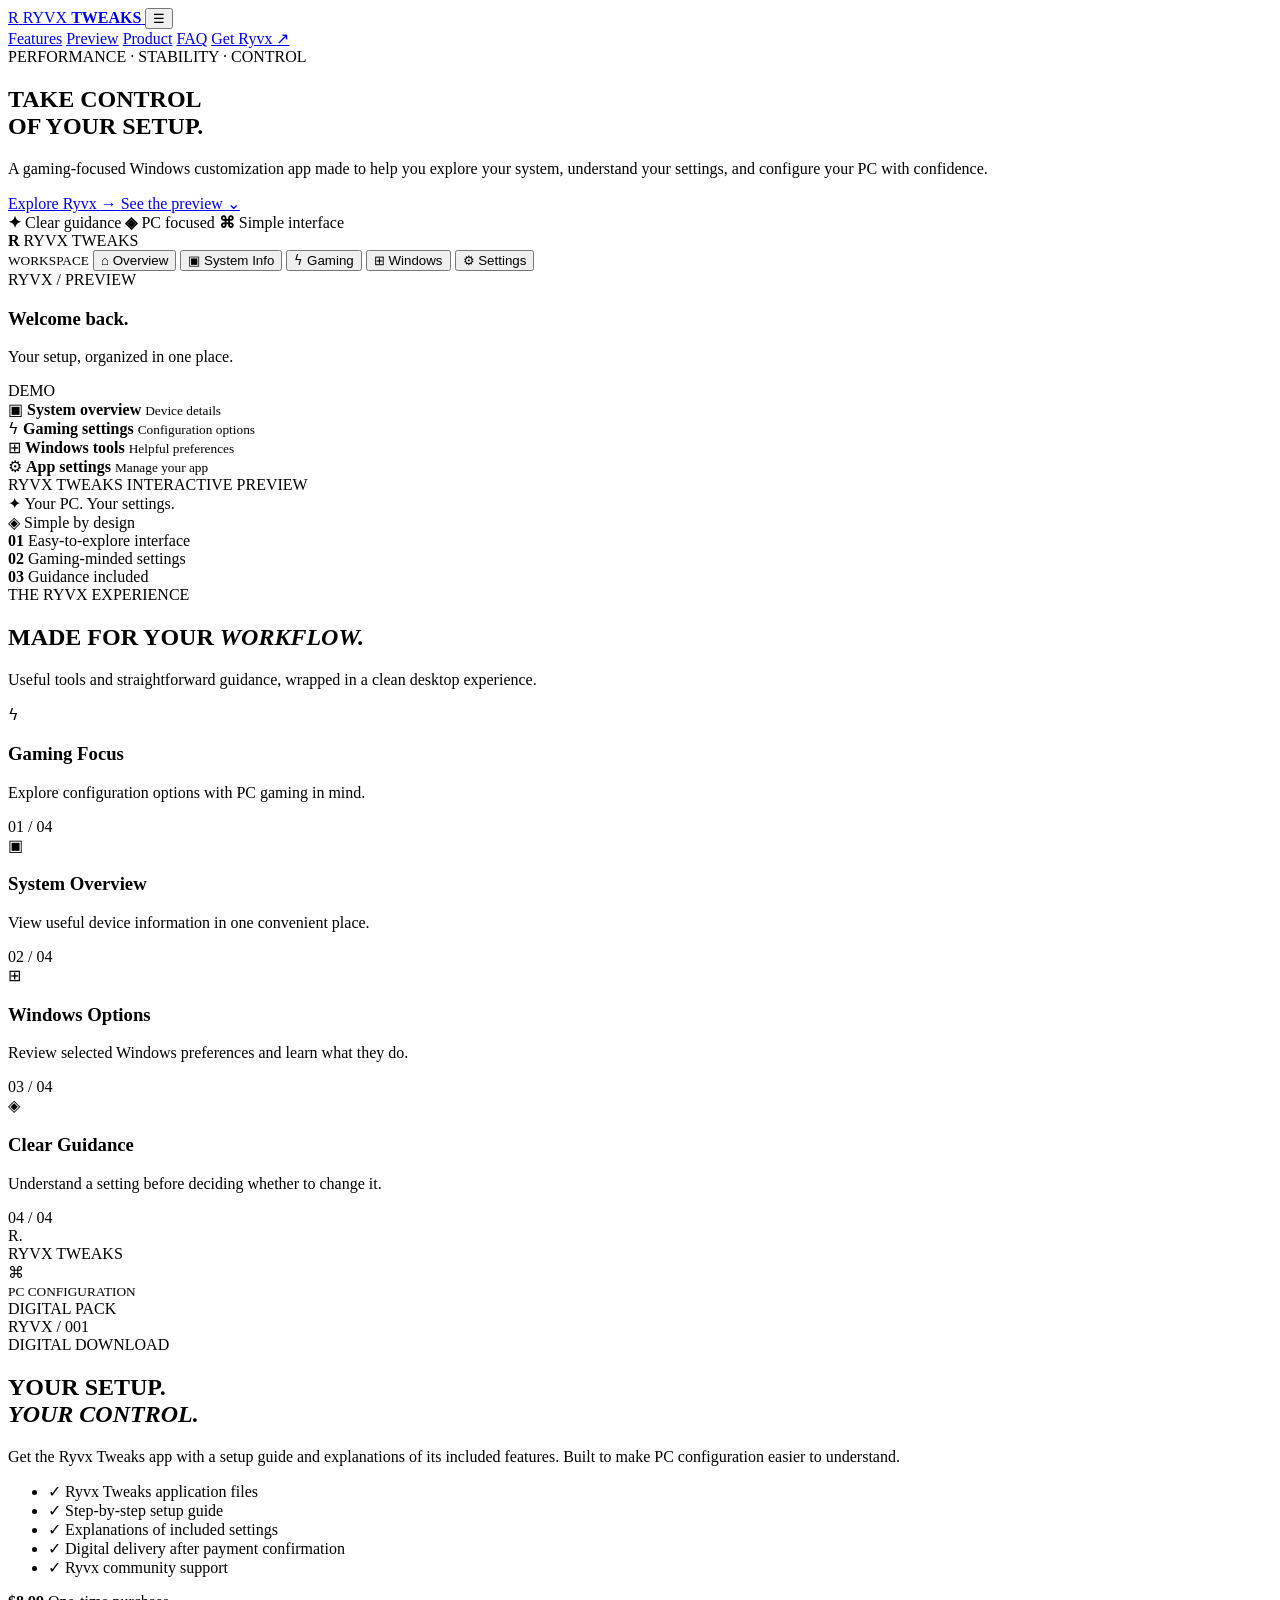
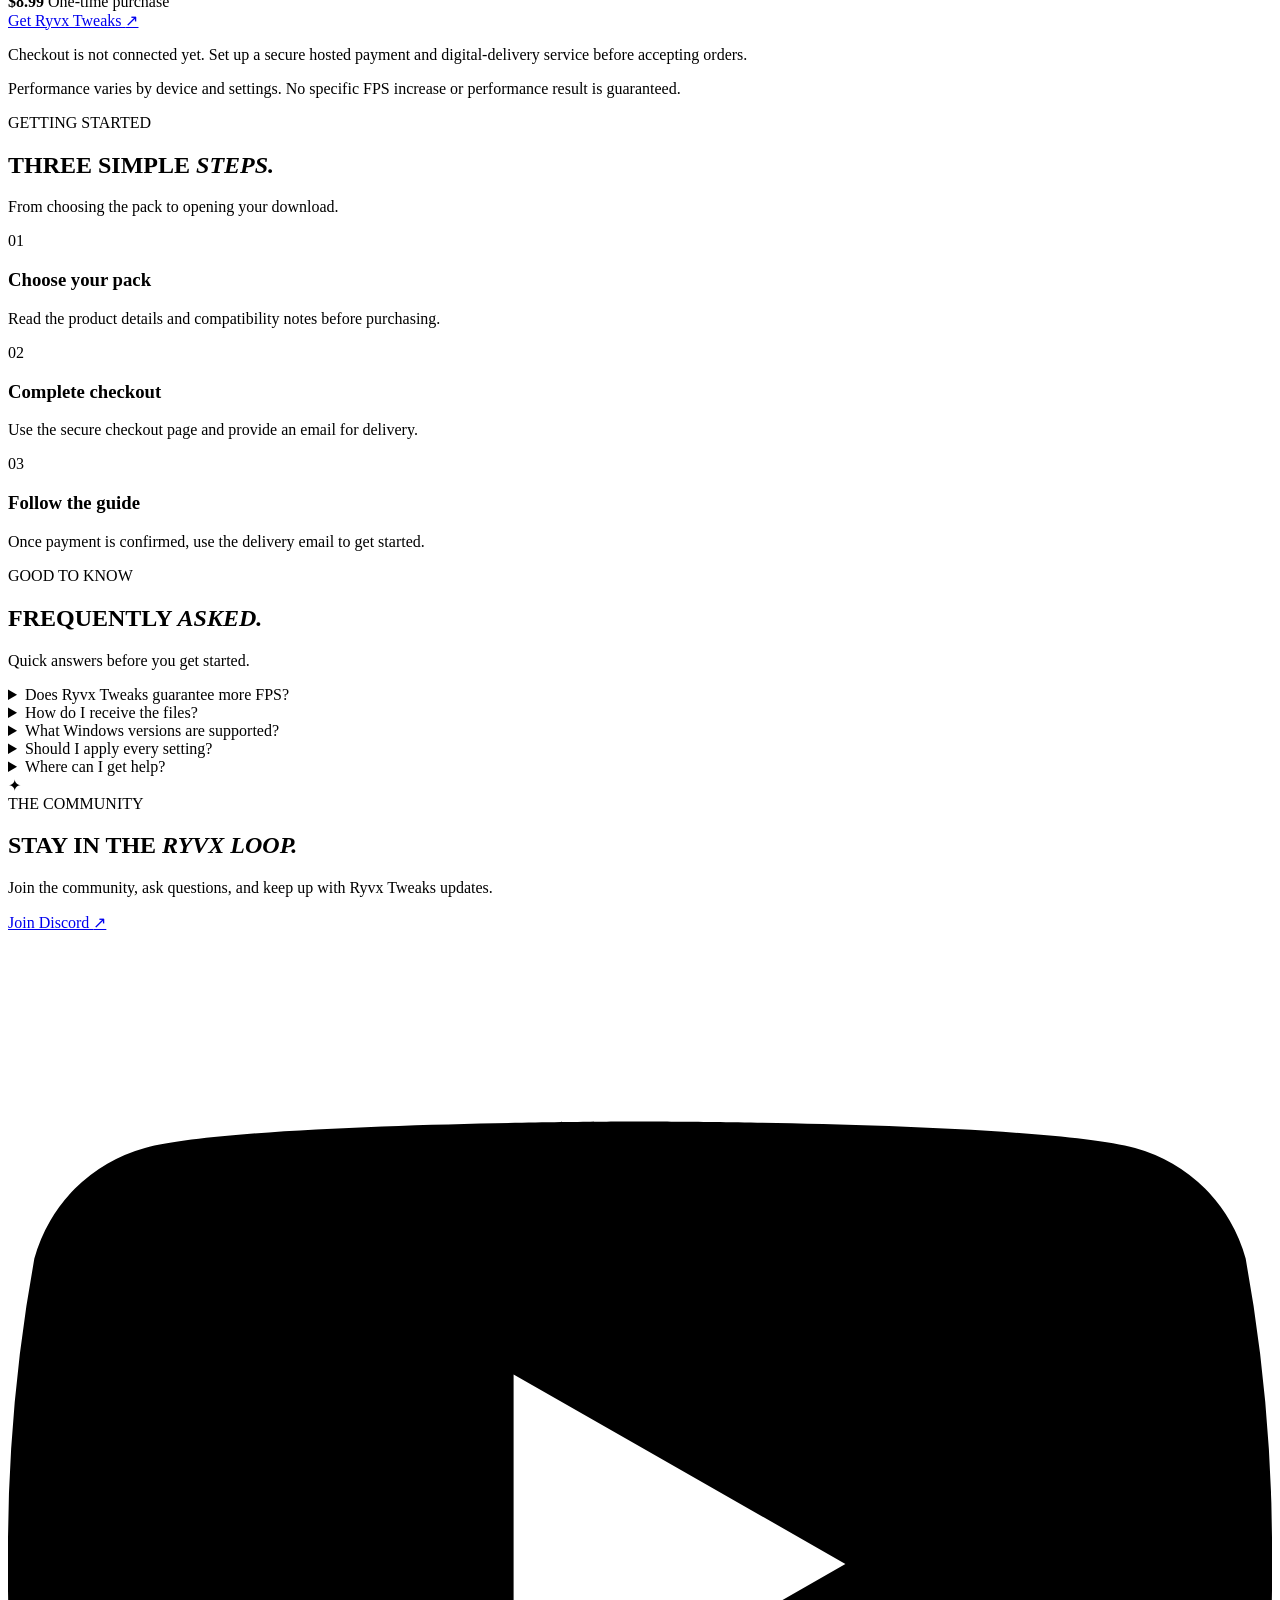
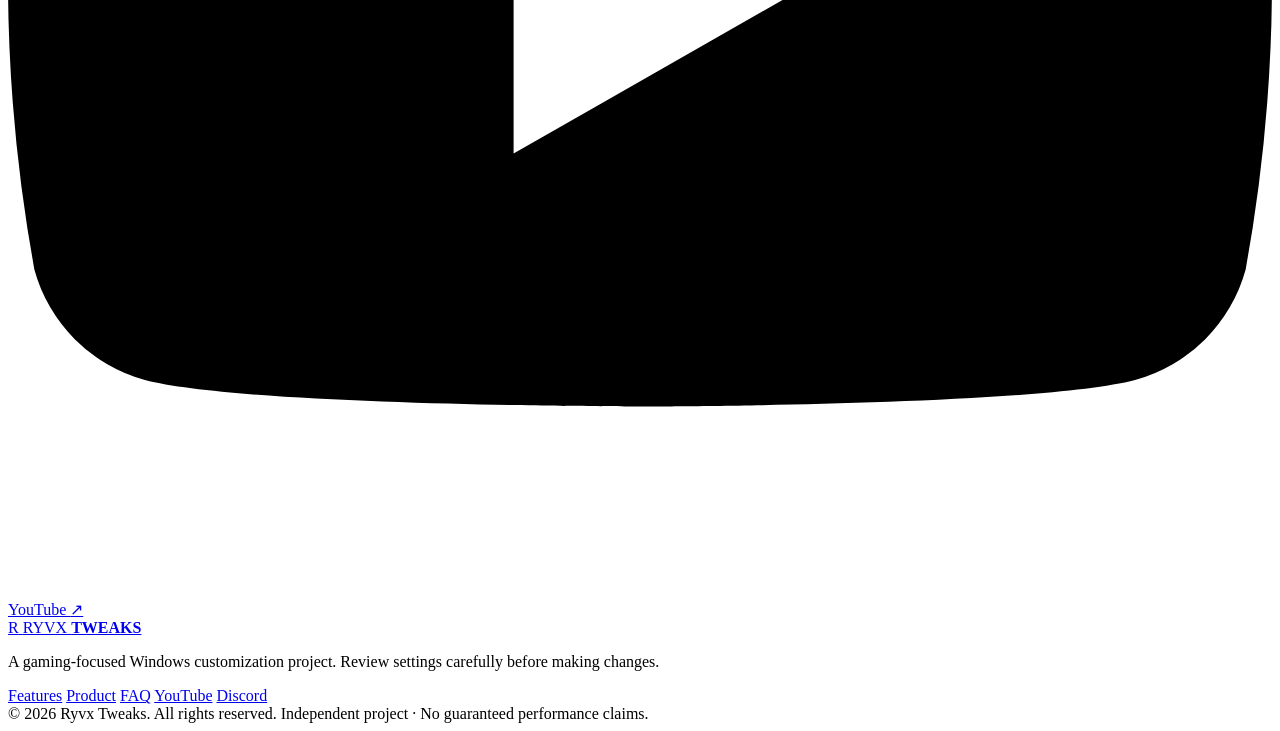
==== index.html @ 41df36d4 "Update print statement from 'Hello' to 'Goodbye'" ====
<!doctype html>
<html lang="en">
<head>
  <meta charset="UTF-8">
  <meta name="viewport" content="width=device-width, initial-scale=1">
  <meta name="theme-color" content="#090713">
  <meta name="description" content="Ryvx Tweaks — a gaming-focused Windows customization app.">
  <title>Ryvx Tweaks | Take Control</title>

  <link rel="preconnect" href="https://fonts.googleapis.com">
  <link rel="preconnect" href="https://fonts.gstatic.com" crossorigin>
  <link href="https://fonts.googleapis.com/css2?family=DM+Sans:wght@400;500;600;700;800&family=Space+Grotesk:wght@400;500;600;700&display=swap" rel="stylesheet">

  <link rel="stylesheet" href="style.css">
</head>
<body>

  <div class="top-glow"></div>

  <header class="site-header">
    <div class="wrap nav-wrap">
      <a class="brand" href="#home" aria-label="Ryvx Tweaks home">
        <span class="brand-icon">R</span>
        <span>RYVX <b>TWEAKS</b></span>
      </a>

      <button class="menu-btn" id="menuBtn" aria-label="Open menu" aria-expanded="false">☰</button>

      <nav class="nav" id="nav">
        <a href="#features">Features</a>
        <a href="#preview">Preview</a>
        <a href="#product">Product</a>
        <a href="#faq">FAQ</a>
        <a class="nav-cta" href="#product">Get Ryvx <span>↗</span></a>
      </nav>
    </div>
  </header>

  <main id="home">

    <!-- HERO -->
    <section class="hero wrap">
      <div class="hero-copy">
        <div class="eyebrow">
          <i></i> PERFORMANCE · STABILITY · CONTROL
        </div>

        <h1>
          TAKE CONTROL<br>
          <span class="shine">OF YOUR SETUP.</span>
        </h1>

        <p class="hero-lead">
          A gaming-focused Windows customization app made to help you
          explore your system, understand your settings, and configure
          your PC with confidence.
        </p>

        <div class="hero-buttons">
          <a class="button primary" href="#product">
            Explore Ryvx <span>→</span>
          </a>
          <a class="button secondary" href="#preview">
            See the preview <span>⌄</span>
          </a>
        </div>

        <div class="hero-points">
          <span><b>✦</b> Clear guidance</span>
          <span><b>◈</b> PC focused</span>
          <span><b>⌘</b> Simple interface</span>
        </div>
      </div>

      <!-- APP PREVIEW -->
      <div class="hero-demo" id="preview">
        <div class="orb"></div>

        <div class="demo-window">
          <div class="window-top">
            <span class="window-name"><b>R</b> RYVX TWEAKS</span>
            <span class="window-controls">
              <i></i><i></i><i></i>
            </span>
          </div>

          <div class="demo-body">
            <aside class="demo-side">
              <small>WORKSPACE</small>

              <button class="demo-tab active" data-tab="home">
                <span>⌂</span> Overview
              </button>
              <button class="demo-tab" data-tab="system">
                <span>▣</span> System Info
              </button>
              <button class="demo-tab" data-tab="gaming">
                <span>ϟ</span> Gaming
              </button>
              <button class="demo-tab" data-tab="windows">
                <span>⊞</span> Windows
              </button>
              <button class="demo-tab" data-tab="settings">
                <span>⚙</span> Settings
              </button>

              <div class="side-foot">RYVX / PREVIEW</div>
            </aside>

            <div class="demo-content">
              <div class="demo-title">
                <div>
                  <h3 id="demoTitle">Welcome back.</h3>
                  <p id="demoDesc">Your setup, organized in one place.</p>
                </div>
                <span class="live-pill"><i></i> DEMO</span>
              </div>

              <div class="demo-cards" id="demoCards">
                <article class="mini-card">
                  <span>▣</span>
                  <b>System overview</b>
                  <small>Device details</small>
                </article>
                <article class="mini-card">
                  <span>ϟ</span>
                  <b>Gaming settings</b>
                  <small>Configuration options</small>
                </article>
                <article class="mini-card">
                  <span>⊞</span>
                  <b>Windows tools</b>
                  <small>Helpful preferences</small>
                </article>
                <article class="mini-card">
                  <span>⚙</span>
                  <b>App settings</b>
                  <small>Manage your app</small>
                </article>
              </div>

              <div class="demo-status">
                <span>RYVX TWEAKS</span>
                <span>INTERACTIVE PREVIEW</span>
              </div>
            </div>
          </div>
        </div>

        <div class="float-chip chip-one">
          <span>✦</span> Your PC. Your settings.
        </div>
        <div class="float-chip chip-two">
          <span>◈</span> Simple by design
        </div>
      </div>
    </section>

    <!-- HIGHLIGHTS -->
    <section class="metrics wrap">
      <div>
        <strong>01</strong>
        <span>Easy-to-explore interface</span>
      </div>
      <div>
        <strong>02</strong>
        <span>Gaming-minded settings</span>
      </div>
      <div>
        <strong>03</strong>
        <span>Guidance included</span>
      </div>
    </section>

    <!-- FEATURES -->
    <section class="section wrap" id="features">
      <div class="section-heading reveal">
        <span class="kicker">THE RYVX EXPERIENCE</span>
        <h2>MADE FOR YOUR <em>WORKFLOW.</em></h2>
        <p>
          Useful tools and straightforward guidance, wrapped in a clean
          desktop experience.
        </p>
      </div>

      <div class="feature-grid">
        <article class="feature reveal">
          <div class="feature-icon">ϟ</div>
          <h3>Gaming Focus</h3>
          <p>Explore configuration options with PC gaming in mind.</p>
          <span class="feature-index">01 / 04</span>
        </article>

        <article class="feature reveal">
          <div class="feature-icon">▣</div>
          <h3>System Overview</h3>
          <p>View useful device information in one convenient place.</p>
          <span class="feature-index">02 / 04</span>
        </article>

        <article class="feature reveal">
          <div class="feature-icon">⊞</div>
          <h3>Windows Options</h3>
          <p>Review selected Windows preferences and learn what they do.</p>
          <span class="feature-index">03 / 04</span>
        </article>

        <article class="feature reveal">
          <div class="feature-icon">◈</div>
          <h3>Clear Guidance</h3>
          <p>Understand a setting before deciding whether to change it.</p>
          <span class="feature-index">04 / 04</span>
        </article>
      </div>
    </section>

    <!-- PRODUCT -->
    <section class="product-section" id="product">
      <div class="wrap product-layout">

        <div class="product-visual reveal">
          <div class="product-ring ring-a"></div>
          <div class="product-ring ring-b"></div>

          <div class="product-card">
            <div class="product-mark">R<span>.</span></div>
            <div class="product-name">RYVX TWEAKS</div>
            <div class="product-divider"></div>
            <div class="product-glyph">⌘</div>
            <small>PC CONFIGURATION</small>
            <div class="product-version">DIGITAL PACK</div>
          </div>

          <span class="visual-label">RYVX / 001</span>
        </div>

        <div class="product-copy reveal">
          <span class="kicker">DIGITAL DOWNLOAD</span>

          <h2>
            YOUR SETUP.<br>
            <em>YOUR CONTROL.</em>
          </h2>

          <p>
            Get the Ryvx Tweaks app with a setup guide and explanations
            of its included features. Built to make PC configuration
            easier to understand.
          </p>

          <ul class="included">
            <li><span>✓</span> Ryvx Tweaks application files</li>
            <li><span>✓</span> Step-by-step setup guide</li>
            <li><span>✓</span> Explanations of included settings</li>
            <li><span>✓</span> Digital delivery after payment confirmation</li>
            <li><span>✓</span> Ryvx community support</li>
          </ul>

          <div class="price-line">
            <strong>$8.99</strong>
            <span>One-time purchase</span>
          </div>

          <!-- Replace #checkout with your secure hosted checkout URL. -->
          <a class="button primary buy-button" href="#checkout">
            Get Ryvx Tweaks <span>↗</span>
          </a>

          <p class="fine-print" id="checkout">
            Checkout is not connected yet. Set up a secure hosted payment
            and digital-delivery service before accepting orders.
          </p>

          <p class="fine-print">
            Performance varies by device and settings. No specific FPS
            increase or performance result is guaranteed.
          </p>
        </div>
      </div>
    </section>

    <!-- HOW IT WORKS -->
    <section class="section wrap" id="how">
      <div class="section-heading reveal">
        <span class="kicker">GETTING STARTED</span>
        <h2>THREE SIMPLE <em>STEPS.</em></h2>
        <p>From choosing the pack to opening your download.</p>
      </div>

      <div class="steps-grid">
        <article class="step reveal">
          <span>01</span>
          <div>
            <h3>Choose your pack</h3>
            <p>Read the product details and compatibility notes before purchasing.</p>
          </div>
        </article>

        <article class="step reveal">
          <span>02</span>
          <div>
            <h3>Complete checkout</h3>
            <p>Use the secure checkout page and provide an email for delivery.</p>
          </div>
        </article>

        <article class="step reveal">
          <span>03</span>
          <div>
            <h3>Follow the guide</h3>
            <p>Once payment is confirmed, use the delivery email to get started.</p>
          </div>
        </article>
      </div>
    </section>

    <!-- FAQ -->
    <section class="section faq-section" id="faq">
      <div class="wrap">
        <div class="section-heading reveal">
          <span class="kicker">GOOD TO KNOW</span>
          <h2>FREQUENTLY <em>ASKED.</em></h2>
          <p>Quick answers before you get started.</p>
        </div>

        <div class="faq-list reveal">
          <details>
            <summary>Does Ryvx Tweaks guarantee more FPS?</summary>
            <p>
              No. Results depend on your hardware, drivers, games, and
              current configuration. The app offers settings and guidance,
              not guaranteed performance gains.
            </p>
          </details>

          <details>
            <summary>How do I receive the files?</summary>
            <p>
              Once a secure checkout and delivery provider is connected,
              it can send access instructions to the email address entered
              at purchase.
            </p>
          </details>

          <details>
            <summary>What Windows versions are supported?</summary>
            <p>
              Check the compatibility notes included with the product.
              The supported Windows versions should be clearly listed
              before installation.
            </p>
          </details>

          <details>
            <summary>Should I apply every setting?</summary>
            <p>
              No. Review each setting and its explanation first. Keep
              Windows security protections enabled and avoid changes
              you do not understand.
            </p>
          </details>

          <details>
            <summary>Where can I get help?</summary>
            <p>
              Join the Ryvx Discord community for product-related
              questions and community support.
            </p>
          </details>
        </div>
      </div>
    </section>

    <!-- COMMUNITY -->
    <section class="wrap community-section">
      <div class="community reveal">
        <div class="community-symbol">✦</div>
        <span class="kicker">THE COMMUNITY</span>
        <h2>STAY IN THE <em>RYVX LOOP.</em></h2>
        <p>
          Join the community, ask questions, and keep up with
          Ryvx Tweaks updates.
        </p>

        <div class="social-buttons">
          <a
            class="button primary"
            href="https://discord.gg/qN5YCF2BEQ"
            target="_blank"
            rel="noopener noreferrer"
          >
            Join Discord <span>↗</span>
          </a>

          <a
            class="social-button youtube"
            href="https://www.youtube.com/@Ryvxesports"
            target="_blank"
            rel="noopener noreferrer"
          >
            <svg viewBox="0 0 24 24" aria-hidden="true">
              <path d="M23.5 6.2a3 3 0 0 0-2.1-2.1C19.5 3.6 12 3.6 12 3.6s-7.5 0-9.4.5A3 3 0 0 0 .5 6.2 31 31 0 0 0 0 12a31 31 0 0 0 .5 5.8 3 3 0 0 0 2.1 2.1c1.9.5 9.4.5 9.4.5s7.5 0 9.4-.5a3 3 0 0 0 2.1-2.1A31 31 0 0 0 24 12a31 31 0 0 0-.5-5.8ZM9.6 15.6V8.4l6.3 3.6-6.3 3.6Z"/>
            </svg>
            YouTube <span>↗</span>
          </a>
        </div>
      </div>
    </section>
  </main>

  <!-- FOOTER -->
  <footer>
    <div class="wrap footer-top">
      <div>
        <a class="brand" href="#home">
          <span class="brand-icon">R</span>
          <span>RYVX <b>TWEAKS</b></span>
        </a>
        <p>
          A gaming-focused Windows customization project.
          Review settings carefully before making changes.
        </p>
      </div>

      <nav>
        <a href="#features">Features</a>
        <a href="#product">Product</a>
        <a href="#faq">FAQ</a>
        <a href="https://www.youtube.com/@Ryvxesports" target="_blank" rel="noopener noreferrer">YouTube</a>
        <a href="https://discord.gg/qN5YCF2BEQ" target="_blank" rel="noopener noreferrer">Discord</a>
      </nav>
    </div>

    <div class="wrap footer-bottom">
      <span>© <span id="year"></span> Ryvx Tweaks. All rights reserved.</span>
      <span>Independent project · No guaranteed performance claims.</span>
    </div>
  </footer>

  <script>
    // Automatically update the copyright year.
    document.getElementById("year").textContent = new Date().getFullYear();

    // Mobile navigation.
    const menuBtn = document.getElementById("menuBtn");
    const nav = document.getElementById("nav");

    menuBtn.addEventListener("click", () => {
      const open = nav.classList.toggle("open");

      menuBtn.setAttribute("aria-expanded", String(open));
      menuBtn.setAttribute("aria-label", open ? "Close menu" : "Open menu");
      menuBtn.textContent = open ? "×" : "☰";
    });

    nav.querySelectorAll("a").forEach(link => {
      link.addEventListener("click", () => {
        nav.classList.remove("open");
        menuBtn.setAttribute("aria-expanded", "false");
        menuBtn.setAttribute("aria-label", "Open menu");
        menuBtn.textContent = "☰";
      });
    });

    // Interactive app preview.
    const views = {
      home: [
        "Welcome back.",
        "Your setup, organized in one place.",
        [
          ["▣", "System overview", "Device details"],
          ["ϟ", "Gaming settings", "Configuration options"],
          ["⊞", "Windows tools", "Helpful preferences"],
          ["⚙", "App settings", "Manage your app"]
        ]
      ],
      system: [
        "System information",
        "A quick overview of your device.",
        [
          ["▣", "Processor", "View CPU details"],
          ["▤", "Memory", "View RAM information"],
          ["▧", "Graphics", "View GPU details"],
          ["◈", "Windows", "View OS details"]
        ]
      ],
      gaming: [
        "Gaming settings",
        "Review gaming-related options.",
        [
          ["ϟ", "Game Mode", "Review preferences"],
          ["⌖", "Capture", "Review capture settings"],
          ["♧", "Game options", "Explore settings"],
          ["◈", "Guides", "Read instructions"]
        ]
      ],
      windows: [
        "Windows tools",
        "Explore selected Windows preferences.",
        [
          ["⊞", "Windows", "Review system options"],
          ["⚙", "System", "Explore configuration"],
          ["▣", "Startup", "Read startup guidance"],
          ["◈", "Instructions", "Understand changes"]
        ]
      ],
      settings: [
        "App settings",
        "Manage the Ryvx experience.",
        [
          ["⚙", "Preferences", "App configuration"],
          ["◈", "Restore", "Review restore guidance"],
          ["▤", "About", "App information"],
          ["?", "Help", "Support information"]
        ]
      ]
    };

    const tabs = document.querySelectorAll(".demo-tab");
    const title = document.getElementById("demoTitle");
    const desc = document.getElementById("demoDesc");
    const cards = document.getElementById("demoCards");

    tabs.forEach(tab => {
      tab.addEventListener("click", () => {
        const view = views[tab.dataset.tab];

        tabs.forEach(item => item.classList.remove("active"));
        tab.classList.add("active");

        title.textContent = view[0];
        desc.textContent = view[1];

        cards.replaceChildren();

        view[2].forEach(([symbol, name, note]) => {
          const card = document.createElement("article");
          card.className = "mini-card";

          const icon = document.createElement("span");
          icon.textContent = symbol;

          const heading = document.createElement("b");
          heading.textContent = name;

          const small = document.createElement("small");
          small.textContent = note;

          card.append(icon, heading, small);
          cards.append(card);
        });
      });
    });

    // Reveal sections as they scroll into view.
    const revealItems = document.querySelectorAll(".reveal");

    if ("IntersectionObserver" in window) {
      const observer = new IntersectionObserver(entries => {
        entries.forEach(entry => {
          if (entry.isIntersecting) {
            entry.target.classList.add("visible");
            observer.unobserve(entry.target);
          }
        });
      }, { threshold: 0.12 });

      revealItems.forEach(item => observer.observe(item));
    } else {
      revealItems.forEach(item => item.classList.add("visible"));
    }
  </script>
</body>
</html>
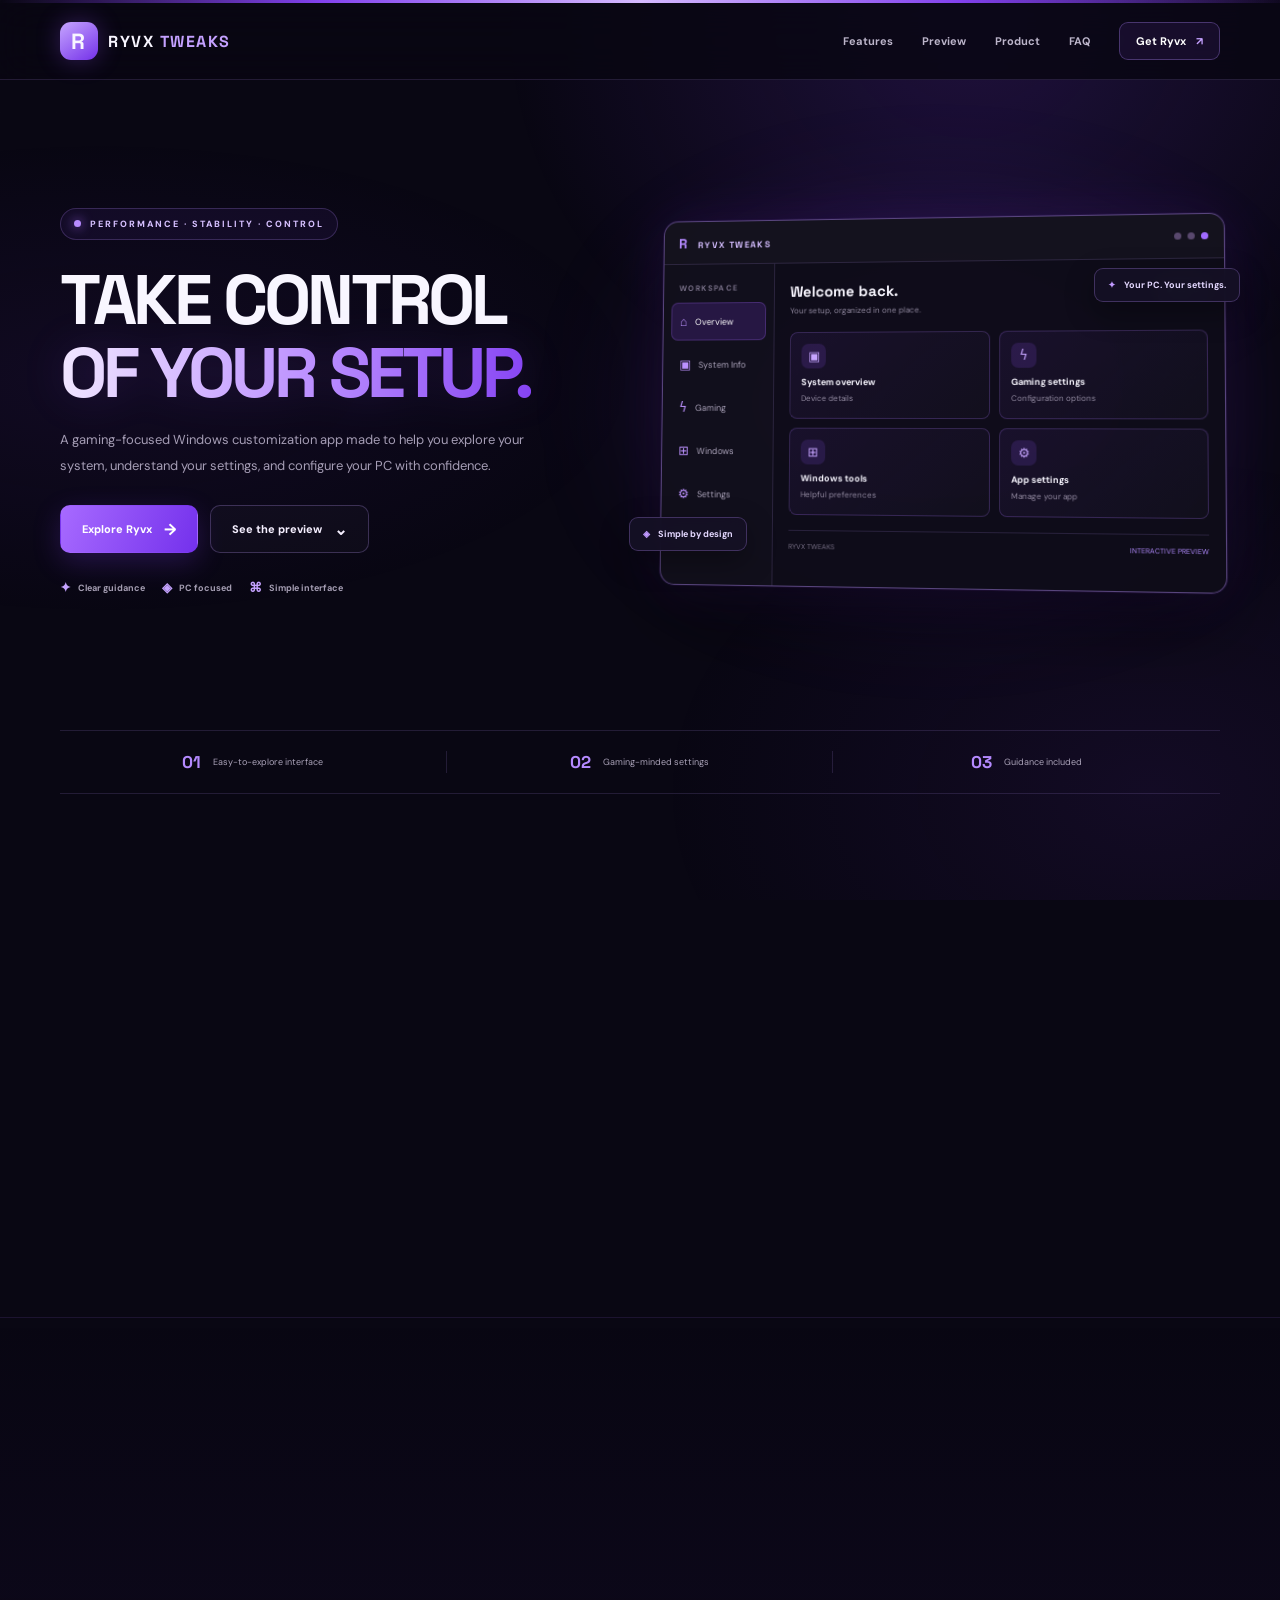
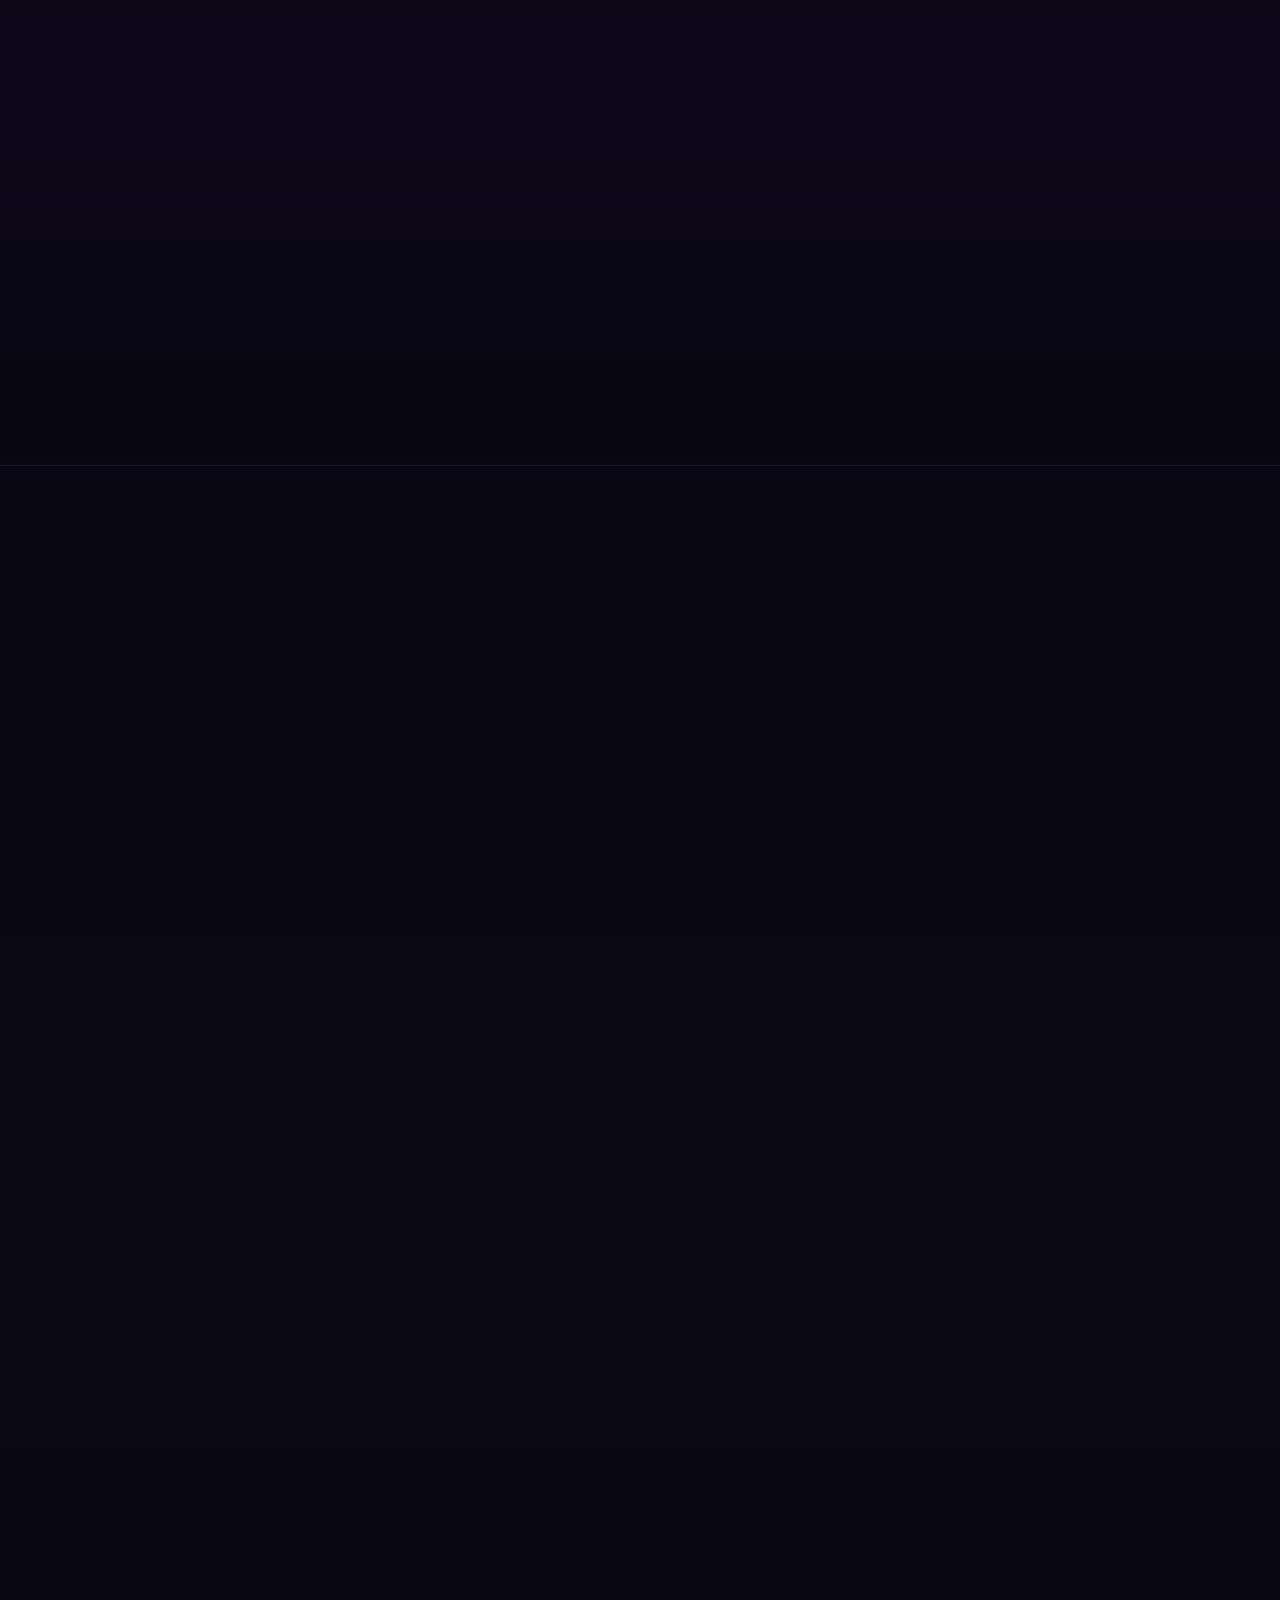
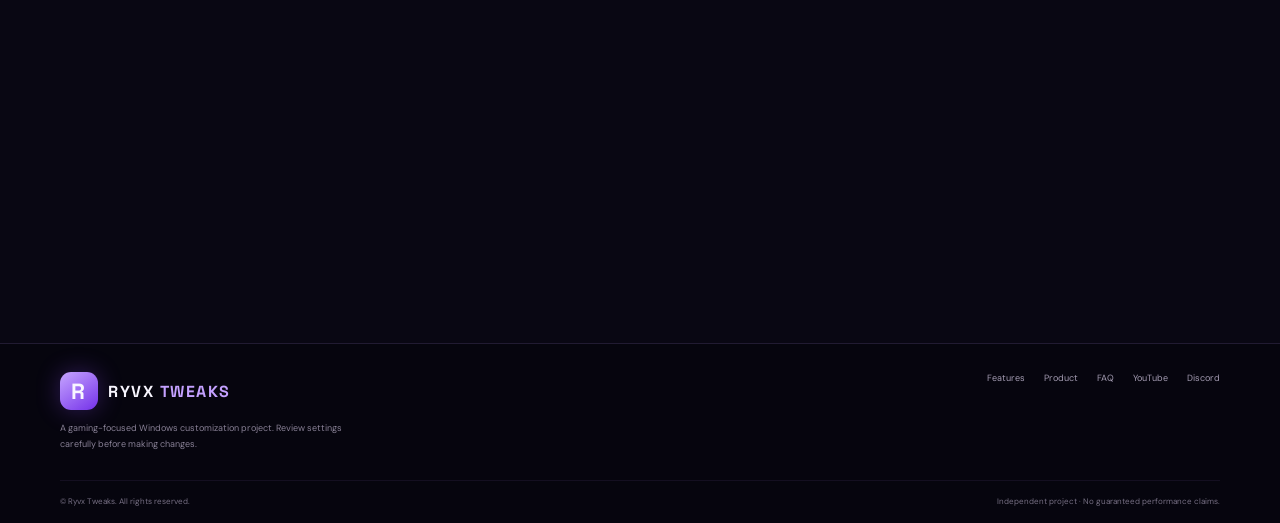
==== commit 29cf8546: "Add YouTube link button to index.html" ====
--- a/index.html
+++ b/index.html
@@ -569,6 +569,14 @@
     } else {
       revealItems.forEach(item => item.classList.add("visible"));
     }
+    <a
+  href="https://www.youtube.com/@Ryvxesports"
+  target="_blank"
+  rel="noopener noreferrer"
+  class="youtube-btn"
+>
+  ▶ Watch on YouTube
+</a>
   </script>
 </body>
 </html>
--- a/style.css
+++ b/style.css
@@ -0,0 +1,1437 @@
+@import url('https://fonts.googleapis.com/css2?family=DM+Sans:wght@400;500;600;700;800&family=Space+Grotesk:wght@400;500;600;700&display=swap');
+
+:root {
+  color-scheme: dark;
+  --bg: #090713;
+  --panel: #100d1b;
+  --purple: #9c62ff;
+  --bright: #c4a1ff;
+  --text: #f8f6ff;
+  --muted: #a59db5;
+  --line: rgba(190,151,255,.15);
+  --max: 1160px;
+}
+
+* {
+  box-sizing: border-box;
+  margin: 0;
+  padding: 0;
+}
+
+html {
+  scroll-behavior: smooth;
+  scroll-padding-top: 85px;
+}
+
+body {
+  min-width: 320px;
+  overflow-x: hidden;
+  background: var(--bg);
+  color: var(--text);
+  font-family: 'DM Sans', sans-serif;
+  -webkit-font-smoothing: antialiased;
+}
+
+body:before {
+  content: "";
+  position: fixed;
+  inset: 0;
+  z-index: -2;
+  pointer-events: none;
+  background:
+    radial-gradient(ellipse at 76% 2%, rgba(121,57,229,.2), transparent 34%),
+    radial-gradient(ellipse at 8% 42%, rgba(89,40,171,.1), transparent 32%),
+    radial-gradient(ellipse at 90% 88%, rgba(108,49,194,.1), transparent 30%);
+}
+
+body:after {
+  content: "";
+  position: fixed;
+  inset: 0;
+  z-index: -1;
+  pointer-events: none;
+  opacity: .12;
+  background-image:
+    linear-gradient(rgba(255,255,255,.035) 1px, transparent 1px),
+    linear-gradient(90deg, rgba(255,255,255,.035) 1px, transparent 1px);
+  background-size: 56px 56px;
+  mask-image: linear-gradient(#000,transparent 90%);
+}
+
+a {
+  color: inherit;
+  text-decoration: none;
+}
+
+button {
+  font: inherit;
+}
+
+.wrap {
+  width: min(var(--max),calc(100% - 44px));
+  margin-inline: auto;
+}
+
+.top-glow {
+  height: 3px;
+  background: linear-gradient(
+    90deg,
+    transparent,
+    #8241ed,
+    #d5baff,
+    #8241ed,
+    transparent
+  );
+}
+
+/* NAVIGATION */
+
+.site-header {
+  position: sticky;
+  top: 0;
+  z-index: 20;
+  border-bottom: 1px solid var(--line);
+  background: rgba(9,7,19,.84);
+  backdrop-filter: blur(18px);
+}
+
+.nav-wrap {
+  height: 76px;
+  display: flex;
+  align-items: center;
+  justify-content: space-between;
+  gap: 20px;
+}
+
+.brand {
+  display: inline-flex;
+  align-items: center;
+  gap: 10px;
+  font: 700 16px 'Space Grotesk',sans-serif;
+  letter-spacing: 1.5px;
+}
+
+.brand b {
+  color: var(--bright);
+}
+
+.brand-icon {
+  width: 38px;
+  height: 38px;
+  display: grid;
+  place-items: center;
+  border-radius: 11px;
+  background: linear-gradient(145deg,#c6a5ff,#7431e9);
+  box-shadow: 0 0 25px #8749ef55;
+  font: 700 22px 'Space Grotesk',sans-serif;
+}
+
+.nav {
+  display: flex;
+  align-items: center;
+  gap: 29px;
+}
+
+.nav > a {
+  color: #bcb5ca;
+  font-size: 11px;
+  font-weight: 700;
+  transition: color .2s;
+}
+
+.nav > a:hover {
+  color: #fff;
+}
+
+.nav .nav-cta {
+  padding: 11px 16px;
+  border: 1px solid #b18aff50;
+  border-radius: 9px;
+  background: #9254ff18;
+  color: white;
+}
+
+.nav-cta span {
+  margin-left: 7px;
+  color: var(--bright);
+}
+
+.menu-btn {
+  display: none;
+  width: 42px;
+  height: 42px;
+  border: 1px solid var(--line);
+  border-radius: 10px;
+  background: var(--panel);
+  color: white;
+  font-size: 20px;
+  cursor: pointer;
+}
+
+/* BUTTONS */
+
+.button {
+  min-height: 48px;
+  display: inline-flex;
+  align-items: center;
+  justify-content: center;
+  gap: 12px;
+  padding: 0 21px;
+  border: 1px solid transparent;
+  border-radius: 10px;
+  font-size: 11px;
+  font-weight: 800;
+  transition: transform .2s,box-shadow .2s,background .2s;
+  cursor: pointer;
+}
+
+.button:hover {
+  transform: translateY(-3px);
+}
+
+.button span {
+  font-size: 16px;
+  transition: transform .2s;
+}
+
+.button:hover span {
+  transform: translateX(3px);
+}
+
+.primary {
+  background: linear-gradient(110deg,#a76aff,#7431ec);
+  color: white;
+  box-shadow: 0 9px 28px #7e3aed3d;
+}
+
+.primary:hover {
+  box-shadow: 0 12px 35px #7e3aed70;
+}
+
+.secondary {
+  border-color: #bf9dff40;
+  background: #ffffff06;
+  color: #f5efff;
+}
+
+.secondary:hover {
+  background: #9254ff1b;
+  border-color: #bf9dff90;
+}
+
+/* HERO */
+
+.hero {
+  min-height: 650px;
+  display: grid;
+  grid-template-columns: 1fr 1.05fr;
+  align-items: center;
+  gap: 55px;
+  padding-top: 72px;
+  padding-bottom: 78px;
+}
+
+.hero-copy {
+  position: relative;
+  z-index: 2;
+}
+
+.eyebrow {
+  display: inline-flex;
+  align-items: center;
+  gap: 9px;
+  padding: 9px 13px;
+  border: 1px solid #b88cff3a;
+  border-radius: 30px;
+  background: #8548ef12;
+  color: #d6c0ff;
+  font-size: 9px;
+  font-weight: 800;
+  letter-spacing: 2px;
+}
+
+.eyebrow i,
+.live-pill i {
+  width: 7px;
+  height: 7px;
+  border-radius: 50%;
+  background: #b88bff;
+  box-shadow: 0 0 12px #a66aff;
+  animation: pulse 2s infinite;
+}
+
+@keyframes pulse {
+  50% {
+    opacity: .4;
+    box-shadow: 0 0 3px #a66aff;
+  }
+}
+
+h1,
+h2,
+h3 {
+  font-family: 'Space Grotesk',sans-serif;
+}
+
+.hero h1 {
+  margin: 24px 0 18px;
+  font-size: clamp(43px,5.5vw,70px);
+  line-height: 1.04;
+  letter-spacing: -3.8px;
+}
+
+.shine {
+  background: linear-gradient(95deg,#f1e7ff,#bd92ff 52%,#8543f3);
+  background-clip: text;
+  -webkit-background-clip: text;
+  color: transparent;
+  filter: drop-shadow(0 0 20px #9655ff24);
+}
+
+.hero-lead {
+  max-width: 490px;
+  color: var(--muted);
+  font-size: 13px;
+  line-height: 1.95;
+}
+
+.hero-buttons {
+  display: flex;
+  flex-wrap: wrap;
+  gap: 12px;
+  margin-top: 27px;
+}
+
+.hero-points {
+  display: flex;
+  flex-wrap: wrap;
+  gap: 17px;
+  margin-top: 26px;
+  color: #a49db2;
+  font-size: 9px;
+  font-weight: 700;
+}
+
+.hero-points span {
+  display: flex;
+  align-items: center;
+  gap: 7px;
+}
+
+.hero-points b {
+  color: #c5a3ff;
+  font-size: 13px;
+}
+
+/* APP PREVIEW */
+
+.hero-demo {
+  position: relative;
+  perspective: 1000px;
+}
+
+.orb {
+  position: absolute;
+  inset: 10% 4%;
+  border-radius: 50%;
+  background: #7835e74a;
+  filter: blur(70px);
+}
+
+.demo-window {
+  position: relative;
+  overflow: hidden;
+  border: 1px solid #b98fff70;
+  border-radius: 15px;
+  background: rgba(14,12,24,.97);
+  box-shadow:
+    0 0 0 1px #995aff12,
+    0 28px 80px #0008,
+    0 0 55px #6f32dd2b;
+  transform: rotateY(-5deg) rotateX(2deg);
+  transition: transform .4s,box-shadow .4s;
+}
+
+.demo-window:hover {
+  transform: rotateY(0) rotateX(0) translateY(-4px);
+  box-shadow: 0 35px 90px #0008,0 0 65px #6f32dd42;
+}
+
+.window-top {
+  height: 44px;
+  display: flex;
+  align-items: center;
+  justify-content: space-between;
+  padding: 0 15px;
+  border-bottom: 1px solid var(--line);
+  background: #ffffff06;
+}
+
+.window-name {
+  color: #d4bdff;
+  font: 700 9px 'Space Grotesk',sans-serif;
+  letter-spacing: 1.4px;
+}
+
+.window-name b {
+  color: #b58aff;
+  font-size: 14px;
+  margin-right: 6px;
+}
+
+.window-controls {
+  display: flex;
+  gap: 6px;
+}
+
+.window-controls i {
+  width: 7px;
+  height: 7px;
+  border-radius: 50%;
+  background: #59486e;
+}
+
+.window-controls i:last-child {
+  background: #a06aff;
+}
+
+.demo-body {
+  display: grid;
+  grid-template-columns: 116px 1fr;
+  min-height: 326px;
+}
+
+.demo-side {
+  padding: 13px 8px;
+  border-right: 1px solid var(--line);
+  background: #ffffff03;
+}
+
+.demo-side small {
+  display: block;
+  margin: 6px 8px 10px;
+  color: #736b83;
+  font-size: 8px;
+  font-weight: 800;
+  letter-spacing: 1.4px;
+}
+
+.demo-tab {
+  width: 100%;
+  display: flex;
+  align-items: center;
+  gap: 8px;
+  margin-bottom: 5px;
+  padding: 10px 8px;
+  border: 1px solid transparent;
+  border-radius: 7px;
+  background: transparent;
+  color: #aaa2b9;
+  text-align: left;
+  font-size: 9px;
+  cursor: pointer;
+  transition: .2s;
+}
+
+.demo-tab span {
+  color: #bc91ff;
+  font-size: 13px;
+}
+
+.demo-tab:hover {
+  color: white;
+  background: #965aff14;
+}
+
+.demo-tab.active {
+  border-color: #a76eff40;
+  background: #8441f52e;
+  color: white;
+}
+
+.side-foot {
+  margin: 20px 8px 0;
+  color: #70687d;
+  font-size: 7px;
+  letter-spacing: 1px;
+}
+
+.demo-content {
+  padding: 19px 16px;
+}
+
+.demo-title {
+  display: flex;
+  align-items: flex-start;
+  justify-content: space-between;
+  gap: 8px;
+  margin-bottom: 17px;
+}
+
+.demo-title h3 {
+  font-size: 15px;
+}
+
+.demo-title p {
+  margin-top: 5px;
+  color: #91889f;
+  font-size: 8px;
+}
+
+.live-pill {
+  display: flex;
+  align-items: center;
+  gap: 5px;
+  padding: 6px 8px;
+  border: 1px solid #5ad79730;
+  border-radius: 6px;
+  background: #2ba06712;
+  color: #7ce0ac;
+  font-size: 7px;
+}
+
+.live-pill i {
+  width: 5px;
+  height: 5px;
+  background: #65df9c;
+  box-shadow: none;
+  animation: none;
+}
+
+.demo-cards {
+  display: grid;
+  grid-template-columns: repeat(2,minmax(0,1fr));
+  gap: 9px;
+}
+
+.mini-card {
+  min-height: 88px;
+  padding: 11px;
+  border: 1px solid #ab77ff38;
+  border-radius: 8px;
+  background: linear-gradient(140deg,#8747f514,#ffffff04);
+  transition: .2s;
+}
+
+.mini-card:hover {
+  transform: translateY(-2px);
+  border-color: #bb90ff99;
+}
+
+.mini-card > span {
+  display: grid;
+  place-items: center;
+  width: 25px;
+  height: 25px;
+  margin-bottom: 8px;
+  border-radius: 7px;
+  background: #9455ff26;
+  color: #c6a4ff;
+  font-size: 13px;
+}
+
+.mini-card b {
+  display: block;
+  font-size: 9px;
+}
+
+.mini-card small {
+  display: block;
+  margin-top: 5px;
+  color: #91889f;
+  font-size: 8px;
+}
+
+.demo-status {
+  display: flex;
+  justify-content: space-between;
+  margin-top: 15px;
+  padding-top: 11px;
+  border-top: 1px solid var(--line);
+  color: #766e85;
+  font-size: 7px;
+}
+
+.demo-status span:last-child {
+  color: #b18aff;
+}
+
+.float-chip {
+  position: absolute;
+  z-index: 2;
+  padding: 10px 13px;
+  border: 1px solid #b88cff45;
+  border-radius: 9px;
+  background: #151025ef;
+  box-shadow: 0 10px 30px #0005;
+  color: #e4d8ff;
+  font-size: 9px;
+  font-weight: 700;
+  backdrop-filter: blur(10px);
+}
+
+.float-chip span {
+  margin-right: 6px;
+  color: #c19aff;
+}
+
+.chip-one {
+  top: 14%;
+  right: -20px;
+}
+
+.chip-two {
+  bottom: 10%;
+  left: -25px;
+}
+
+/* METRICS */
+
+.metrics {
+  display: grid;
+  grid-template-columns: repeat(3,1fr);
+  border-top: 1px solid var(--line);
+  border-bottom: 1px solid var(--line);
+  padding-top: 20px;
+  padding-bottom: 20px;
+}
+
+.metrics > div {
+  display: flex;
+  align-items: center;
+  justify-content: center;
+  gap: 12px;
+  border-right: 1px solid var(--line);
+}
+
+.metrics > div:last-child {
+  border: 0;
+}
+
+.metrics strong {
+  font: 700 17px 'Space Grotesk',sans-serif;
+  color: #b58aff;
+}
+
+.metrics span {
+  color: #aaa2b8;
+  font-size: 9px;
+}
+
+/* SECTION HEADINGS */
+
+.section {
+  padding-top: 88px;
+  padding-bottom: 88px;
+}
+
+.section-heading {
+  max-width: 680px;
+  margin: 0 auto 40px;
+  text-align: center;
+}
+
+.kicker {
+  color: #c29bff;
+  font-size: 9px;
+  font-weight: 900;
+  letter-spacing: 2.5px;
+}
+
+.section-heading h2,
+.product-copy h2 {
+  margin: 12px 0;
+  font-size: clamp(28px,4vw,40px);
+  letter-spacing: -1.4px;
+}
+
+.section-heading em,
+.product-copy em,
+.community em {
+  color: #b78aff;
+  font-style: normal;
+}
+
+.section-heading p {
+  color: var(--muted);
+  font-size: 11px;
+  line-height: 1.9;
+}
+
+/* FEATURE CARDS */
+
+.feature-grid {
+  display: grid;
+  grid-template-columns: repeat(4,minmax(0,1fr));
+  gap: 14px;
+}
+
+.feature {
+  position: relative;
+  overflow: hidden;
+  min-height: 190px;
+  padding: 21px 18px;
+  border: 1px solid var(--line);
+  border-radius: 13px;
+  background: linear-gradient(145deg,#181427f5,#0c0a14f5);
+  transition: transform .25s,border-color .25s,box-shadow .25s;
+}
+
+.feature:before {
+  content: "";
+  position: absolute;
+  top: -70px;
+  right: -65px;
+  width: 145px;
+  height: 145px;
+  border-radius: 50%;
+  background: #843df51f;
+  filter: blur(33px);
+  transition: .3s;
+}
+
+.feature:hover {
+  transform: translateY(-5px);
+  border-color: #b382ff80;
+  box-shadow: 0 16px 38px #0004;
+}
+
+.feature:hover:before {
+  background: #9958ff3d;
+}
+
+.feature-icon {
+  position: relative;
+  display: grid;
+  place-items: center;
+  width: 42px;
+  height: 42px;
+  border: 1px solid #b27cff3b;
+  border-radius: 11px;
+  background: #843ff51f;
+  color: #c5a4ff;
+  font-size: 19px;
+}
+
+.feature h3 {
+  position: relative;
+  margin: 17px 0 8px;
+  font-size: 13px;
+}
+
+.feature p {
+  position: relative;
+  color: #9c95ad;
+  font-size: 10px;
+  line-height: 1.8;
+}
+
+.feature-index {
+  position: absolute;
+  right: 16px;
+  bottom: 15px;
+  color: #6f667f;
+  font-size: 7px;
+  letter-spacing: 1px;
+}
+
+/* PRODUCT */
+
+.product-section {
+  padding: 82px 0;
+  background: linear-gradient(180deg,transparent,#431b7e12,transparent);
+  border-top: 1px solid #a56bff20;
+  border-bottom: 1px solid #a56bff20;
+}
+
+.product-layout {
+  display: grid;
+  grid-template-columns: 1fr .95fr;
+  align-items: center;
+  gap: 55px;
+}
+
+.product-visual {
+  position: relative;
+  min-height: 390px;
+  display: grid;
+  place-items: center;
+  overflow: hidden;
+  border: 1px solid var(--line);
+  border-radius: 17px;
+  background: radial-gradient(ellipse at center,#6f2fde38,transparent 58%),#0c0a15;
+}
+
+.product-ring {
+  position: absolute;
+  width: 290px;
+  height: 290px;
+  border: 1px solid #a970ff24;
+  border-radius: 50%;
+}
+
+.ring-b {
+  width: 400px;
+  height: 400px;
+  border-color: #a970ff12;
+}
+
+.product-card {
+  position: relative;
+  z-index: 1;
+  width: 195px;
+  min-height: 250px;
+  padding: 20px;
+  display: flex;
+  flex-direction: column;
+  align-items: center;
+  justify-content: center;
+  border: 1px solid #caa4ff80;
+  border-radius: 13px;
+  background: linear-gradient(150deg,#24143f,#100c20 68%);
+  box-shadow: 0 0 50px #8643ff38,0 20px 60px #0007;
+  transform: rotate(-5deg);
+  transition: transform .35s;
+}
+
+.product-visual:hover .product-card {
+  transform: rotate(0) scale(1.04);
+}
+
+.product-mark {
+  color: #b991ff;
+  font: 700 43px 'Space Grotesk',sans-serif;
+  letter-spacing: -4px;
+  text-shadow: 0 0 25px #a96effa6;
+}
+
+.product-mark span {
+  color: #f4eaff;
+}
+
+.product-name {
+  margin-top: 3px;
+  color: #e4d5ff;
+  font: 700 9px 'Space Grotesk',sans-serif;
+  letter-spacing: 5px;
+}
+
+.product-divider {
+  width: 75%;
+  height: 1px;
+  margin: 20px 0;
+  background: linear-gradient(90deg,transparent,#a36aff,transparent);
+}
+
+.product-glyph {
+  color: #bfa1ff;
+  font-size: 25px;
+}
+
+.product-card small {
+  margin-top: 11px;
+  color: #9485ad;
+  font-size: 8px;
+  letter-spacing: 2px;
+}
+
+.product-version {
+  position: absolute;
+  bottom: 12px;
+  color: #796b8f;
+  font-size: 6px;
+  letter-spacing: 2px;
+}
+
+.visual-label {
+  position: absolute;
+  bottom: 16px;
+  right: 17px;
+  color: #6f6680;
+  font-size: 8px;
+  letter-spacing: 2px;
+}
+
+.product-copy {
+  max-width: 510px;
+}
+
+.product-copy h2 {
+  font-size: clamp(29px,4vw,43px);
+  line-height: 1.14;
+}
+
+.product-copy > p {
+  color: var(--muted);
+  font-size: 11px;
+  line-height: 1.9;
+}
+
+.included {
+  display: grid;
+  gap: 11px;
+  margin: 22px 0;
+  list-style: none;
+}
+
+.included li {
+  display: flex;
+  align-items: flex-start;
+  gap: 10px;
+  color: #d6d0e3;
+  font-size: 10px;
+  line-height: 1.6;
+}
+
+.included li span {
+  flex: 0 0 18px;
+  display: grid;
+  place-items: center;
+  width: 18px;
+  height: 18px;
+  border-radius: 5px;
+  background: #8f4eff2b;
+  color: #c6a5ff;
+  font-size: 11px;
+  font-weight: 900;
+}
+
+.price-line {
+  display: flex;
+  align-items: baseline;
+  gap: 10px;
+  margin: 20px 0 3px;
+}
+
+.price-line strong {
+  font: 700 42px 'Space Grotesk',sans-serif;
+  letter-spacing: -2px;
+}
+
+.price-line span {
+  color: #91899f;
+  font-size: 10px;
+}
+
+.buy-button {
+  width: 100%;
+  margin-top: 13px;
+}
+
+.fine-print {
+  margin-top: 10px;
+  color: #81798e;
+  text-align: center;
+  font-size: 8px;
+  line-height: 1.7;
+}
+
+/* HOW IT WORKS */
+
+.steps-grid {
+  display: grid;
+  grid-template-columns: repeat(3,1fr);
+  gap: 15px;
+}
+
+.step {
+  display: flex;
+  gap: 16px;
+  padding: 23px;
+  border: 1px solid var(--line);
+  border-radius: 13px;
+  background: #13101fbb;
+}
+
+.step > span {
+  color: #b58aff;
+  font: 700 24px 'Space Grotesk',sans-serif;
+}
+
+.step h3 {
+  margin: 4px 0 8px;
+  font-size: 12px;
+}
+
+.step p {
+  color: var(--muted);
+  font-size: 10px;
+  line-height: 1.8;
+}
+
+/* FAQ */
+
+.faq-section {
+  background: #ffffff02;
+}
+
+.faq-list {
+  max-width: 780px;
+  margin: auto;
+  display: grid;
+  gap: 10px;
+}
+
+.faq-list details {
+  overflow: hidden;
+  border: 1px solid var(--line);
+  border-radius: 10px;
+  background: #120f1edb;
+  transition: border-color .2s;
+}
+
+.faq-list details[open] {
+  border-color: #ab75ff75;
+}
+
+.faq-list summary {
+  position: relative;
+  padding: 17px 45px 17px 19px;
+  list-style: none;
+  cursor: pointer;
+  color: #eee9fa;
+  font-size: 11px;
+  font-weight: 700;
+}
+
+.faq-list summary::-webkit-details-marker {
+  display: none;
+}
+
+.faq-list summary:after {
+  content: "+";
+  position: absolute;
+  right: 18px;
+  top: 50%;
+  transform: translateY(-50%);
+  color: #b88aff;
+  font-size: 20px;
+  font-weight: 400;
+}
+
+.faq-list details[open] summary:after {
+  content: "−";
+}
+
+.faq-list details p {
+  padding: 0 19px 17px;
+  color: #a59db4;
+  font-size: 10px;
+  line-height: 1.85;
+}
+
+/* COMMUNITY */
+
+.community-section {
+  padding-bottom: 75px;
+}
+
+.community {
+  position: relative;
+  overflow: hidden;
+  padding: 45px 22px;
+  border: 1px solid #ac79ff4a;
+  border-radius: 17px;
+  background: radial-gradient(ellipse at 50% 120%,#7d39ed45,transparent 65%),#110d1d;
+  text-align: center;
+}
+
+.community-symbol {
+  width: 52px;
+  height: 52px;
+  display: grid;
+  place-items: center;
+  margin: 0 auto 16px;
+  border: 1px solid #b488ff4d;
+  border-radius: 15px;
+  background: #8c4dff24;
+  color: #c3a2ff;
+  font-size: 23px;
+}
+
+.community h2 {
+  margin: 11px 0;
+  font-size: clamp(23px,4vw,34px);
+  letter-spacing: -1px;
+}
+
+.community p {
+  max-width: 500px;
+  margin: 0 auto 21px;
+  color: var(--muted);
+  font-size: 10px;
+  line-height: 1.9;
+}
+
+.social-buttons {
+  display: flex;
+  justify-content: center;
+  flex-wrap: wrap;
+  gap: 10px;
+}
+
+.social-button {
+  min-height: 44px;
+  display: inline-flex;
+  align-items: center;
+  justify-content: center;
+  gap: 9px;
+  padding: 0 16px;
+  border: 1px solid #b080ff3d;
+  border-radius: 9px;
+  background: #ffffff06;
+  color: #eee8ff;
+  font-size: 10px;
+  font-weight: 800;
+  transition: .2s;
+}
+
+.social-button:hover {
+  transform: translateY(-3px);
+  border-color: #a879ff;
+  background: #914eff1f;
+  box-shadow: 0 0 20px #914eff2e;
+}
+
+.social-button.youtube:hover {
+  color: #ff7a87;
+  border-color: #ff4b5f80;
+  box-shadow: 0 0 20px #ff374b26;
+}
+
+.social-button svg {
+  width: 16px;
+  height: 16px;
+  fill: currentColor;
+}
+
+/* FOOTER */
+
+footer {
+  border-top: 1px solid var(--line);
+  background: #05040a80;
+}
+
+.footer-top {
+  display: flex;
+  justify-content: space-between;
+  align-items: flex-start;
+  flex-wrap: wrap;
+  gap: 25px;
+  padding-top: 28px;
+  padding-bottom: 28px;
+}
+
+.footer-top p {
+  max-width: 300px;
+  margin-top: 10px;
+  color: #898196;
+  font-size: 9px;
+  line-height: 1.8;
+}
+
+.footer-top nav {
+  display: flex;
+  flex-wrap: wrap;
+  gap: 19px;
+}
+
+.footer-top nav a {
+  color: #a49cb2;
+  font-size: 9px;
+  transition: color .2s;
+}
+
+.footer-top nav a:hover {
+  color: white;
+}
+
+.footer-bottom {
+  display: flex;
+  justify-content: space-between;
+  flex-wrap: wrap;
+  gap: 12px;
+  padding-top: 14px;
+  padding-bottom: 14px;
+  border-top: 1px solid #b482ff14;
+  color: #777084;
+  font-size: 8px;
+  line-height: 1.7;
+}
+
+/* SCROLL REVEAL */
+
+.reveal {
+  opacity: 0;
+  transform: translateY(20px);
+  transition: opacity .65s ease,transform .65s ease;
+}
+
+.reveal.visible {
+  opacity: 1;
+  transform: translateY(0);
+}
+
+/* TABLET */
+
+@media (max-width: 950px) {
+  .hero {
+    grid-template-columns: 1fr;
+    gap: 43px;
+    padding-top: 65px;
+    padding-bottom: 65px;
+  }
+
+  .hero-copy {
+    text-align: center;
+  }
+
+  .hero-lead {
+    margin-inline: auto;
+  }
+
+  .hero-buttons,
+  .hero-points {
+    justify-content: center;
+  }
+
+  .hero-demo {
+    width: min(620px,100%);
+    margin: auto;
+  }
+
+  .feature-grid {
+    grid-template-columns: repeat(2,minmax(0,1fr));
+  }
+
+  .product-layout {
+    grid-template-columns: 1fr;
+    gap: 35px;
+  }
+
+  .product-visual {
+    min-height: 330px;
+  }
+
+  .product-copy {
+    max-width: 620px;
+    margin: auto;
+  }
+}
+
+/* MOBILE */
+
+@media (max-width: 680px) {
+  .wrap {
+    width: min(100% - 30px,var(--max));
+  }
+
+  .nav-wrap {
+    height: 68px;
+  }
+
+  .menu-btn {
+    display: grid;
+    place-items: center;
+  }
+
+  .nav {
+    position: absolute;
+    top: 68px;
+    left: 0;
+    right: 0;
+    display: none;
+    flex-direction: column;
+    align-items: stretch;
+    gap: 0;
+    padding: 10px 15px 16px;
+    border-bottom: 1px solid var(--line);
+    background: #090713fa;
+  }
+
+  .nav.open {
+    display: flex;
+  }
+
+  .nav > a {
+    padding: 13px 10px;
+    font-size: 12px;
+    border-radius: 8px;
+  }
+
+  .nav > a:hover {
+    background: #9453ff17;
+  }
+
+  .nav .nav-cta {
+    text-align: center;
+    margin-top: 5px;
+  }
+
+  .hero {
+    min-height: 0;
+    padding-top: 58px;
+    padding-bottom: 60px;
+  }
+
+  .hero h1 {
+    font-size: clamp(38px,10vw,58px);
+    letter-spacing: -2.2px;
+  }
+
+  .hero-lead {
+    font-size: 12px;
+  }
+
+  .hero-points {
+    gap: 12px;
+    font-size: 8px;
+  }
+
+  .demo-body {
+    grid-template-columns: 92px 1fr;
+    min-height: 300px;
+  }
+
+  .demo-side {
+    padding: 10px 5px;
+  }
+
+  .demo-tab {
+    gap: 5px;
+    padding: 9px 5px;
+    font-size: 8px;
+  }
+
+  .demo-content {
+    padding: 14px 11px;
+  }
+
+  .demo-title h3 {
+    font-size: 12px;
+  }
+
+  .demo-title p {
+    font-size: 7px;
+  }
+
+  .mini-card {
+    min-height: 82px;
+    padding: 9px;
+  }
+
+  .mini-card b {
+    font-size: 8px;
+  }
+
+  .mini-card small {
+    font-size: 7px;
+  }
+
+  .float-chip {
+    font-size: 8px;
+    padding: 8px 10px;
+  }
+
+  .chip-one {
+    right: -7px;
+  }
+
+  .chip-two {
+    left: -7px;
+  }
+
+  .section {
+    padding-top: 65px;
+    padding-bottom: 65px;
+  }
+
+  .steps-grid {
+    grid-template-columns: 1fr;
+  }
+
+  .metrics {
+    gap: 7px;
+  }
+
+  .metrics > div {
+    flex-direction: column;
+    gap: 5px;
+    text-align: center;
+  }
+
+  .metrics span {
+    font-size: 8px;
+  }
+}
+
+/* SMALL MOBILE */
+
+@media (max-width: 430px) {
+  .brand {
+    font-size: 13px;
+    letter-spacing: 1px;
+  }
+
+  .brand-icon {
+    width: 34px;
+    height: 34px;
+    font-size: 19px;
+  }
+
+  .hero-buttons .button {
+    width: 100%;
+  }
+
+  .feature-grid {
+    grid-template-columns: 1fr;
+  }
+
+  .feature {
+    min-height: 145px;
+  }
+
+  .demo-body {
+    grid-template-columns: 76px 1fr;
+  }
+
+  .demo-tab {
+    font-size: 7px;
+  }
+
+  .demo-title {
+    flex-direction: column;
+  }
+
+  .product-visual {
+    min-height: 280px;
+  }
+
+  .product-card {
+    width: 170px;
+    min-height: 220px;
+  }
+
+  .footer-top,
+  .footer-bottom {
+    flex-direction: column;
+  }
+}
+
+/* REDUCED MOTION ACCESSIBILITY */
+
+@media (prefers-reduced-motion: reduce) {
+  *,
+  *:before,
+  *:after {
+    scroll-behavior: auto !important;
+    animation-duration: .01ms !important;
+    animation-iteration-count: 1 !important;
+    transition-duration: .01ms !important;
+  }
+
+  .reveal {
+    opacity: 1;
+    transform: none;
+  }
+}
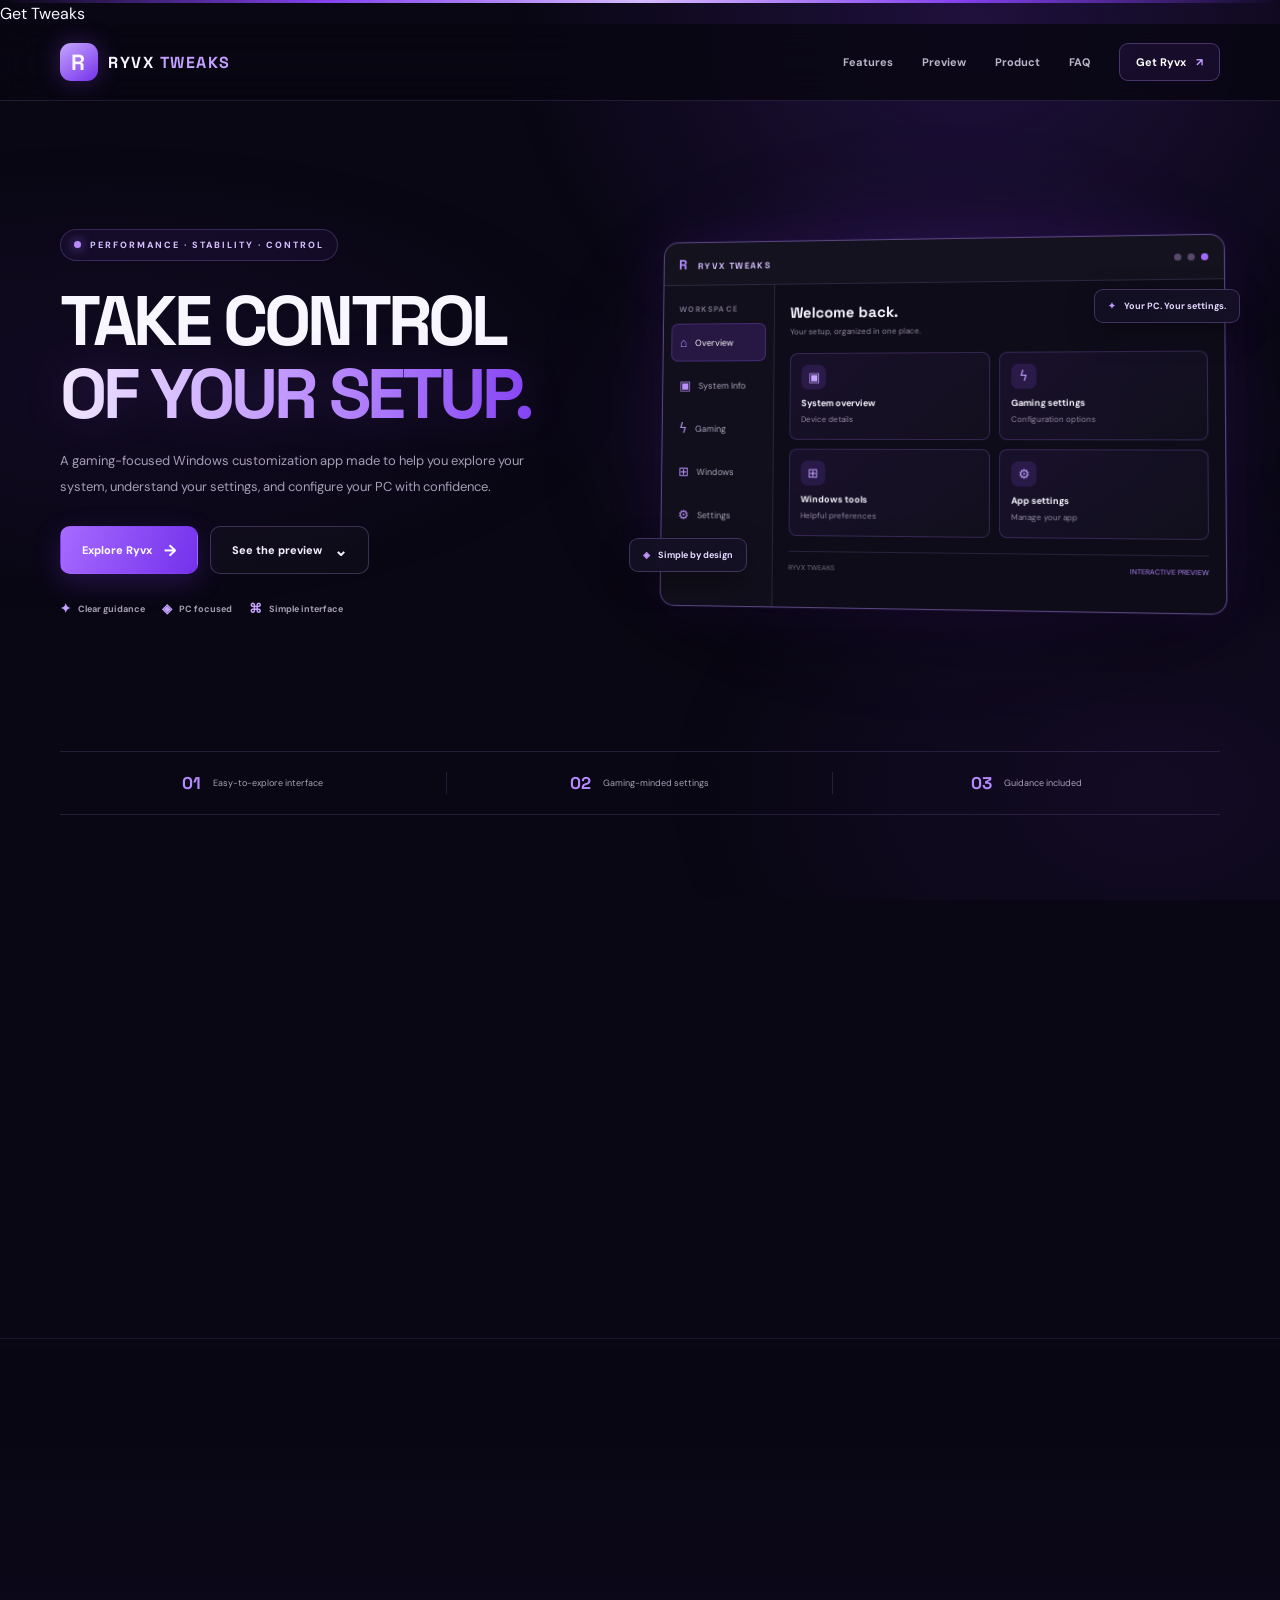
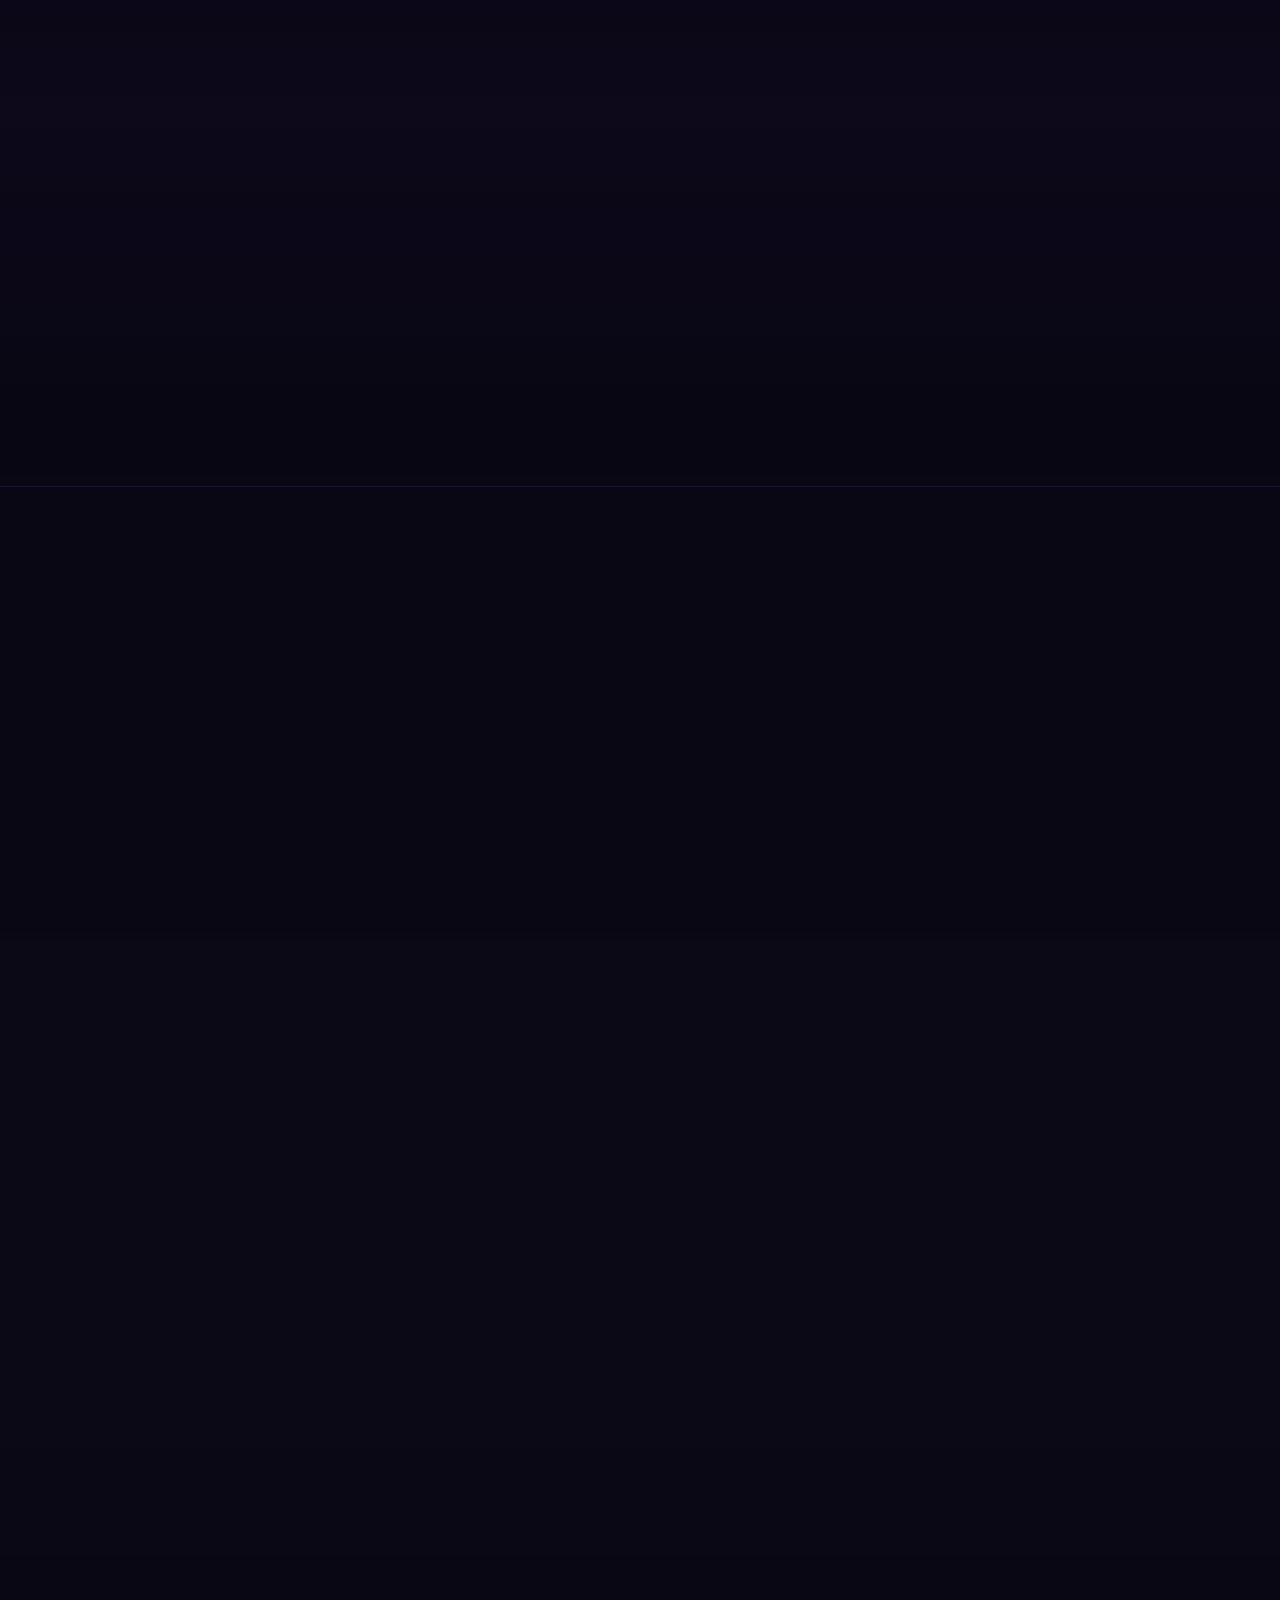
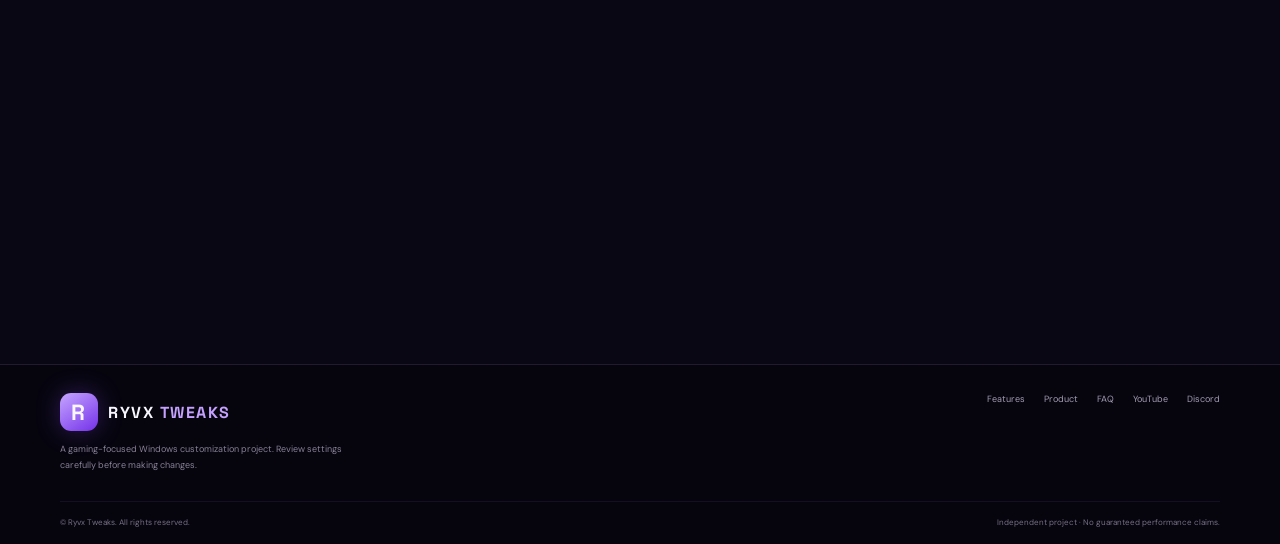
==== commit d76b876e: "Add checkout link to index.html" ====
--- a/index.html
+++ b/index.html
@@ -16,6 +16,9 @@
 <body>
 
   <div class="top-glow"></div>
+  <a href="YOUR_CHECKOUT_URL" class="...">
+  Get Tweaks
+</a>
 
   <header class="site-header">
     <div class="wrap nav-wrap">
--- a/style.css
+++ b/style.css
@@ -11,7 +11,24 @@
   --line: rgba(190,151,255,.15);
   --max: 1160px;
 }
-
+.youtube-btn {
+  display: inline-flex;
+  align-items: center;
+  gap: 10px;
+  padding: 14px 24px;
+  border-radius: 12px;
+  background: #ff0033;
+  color: white;
+  font-weight: 700;
+  text-decoration: none;
+  transition: 0.25s ease;
+}
+
+.youtube-btn:hover {
+  background: #cc0029;
+  transform: translateY(-3px);
+  box-shadow: 0 8px 25px rgba(255, 0, 51, 0.3);
+}
 * {
   box-sizing: border-box;
   margin: 0;
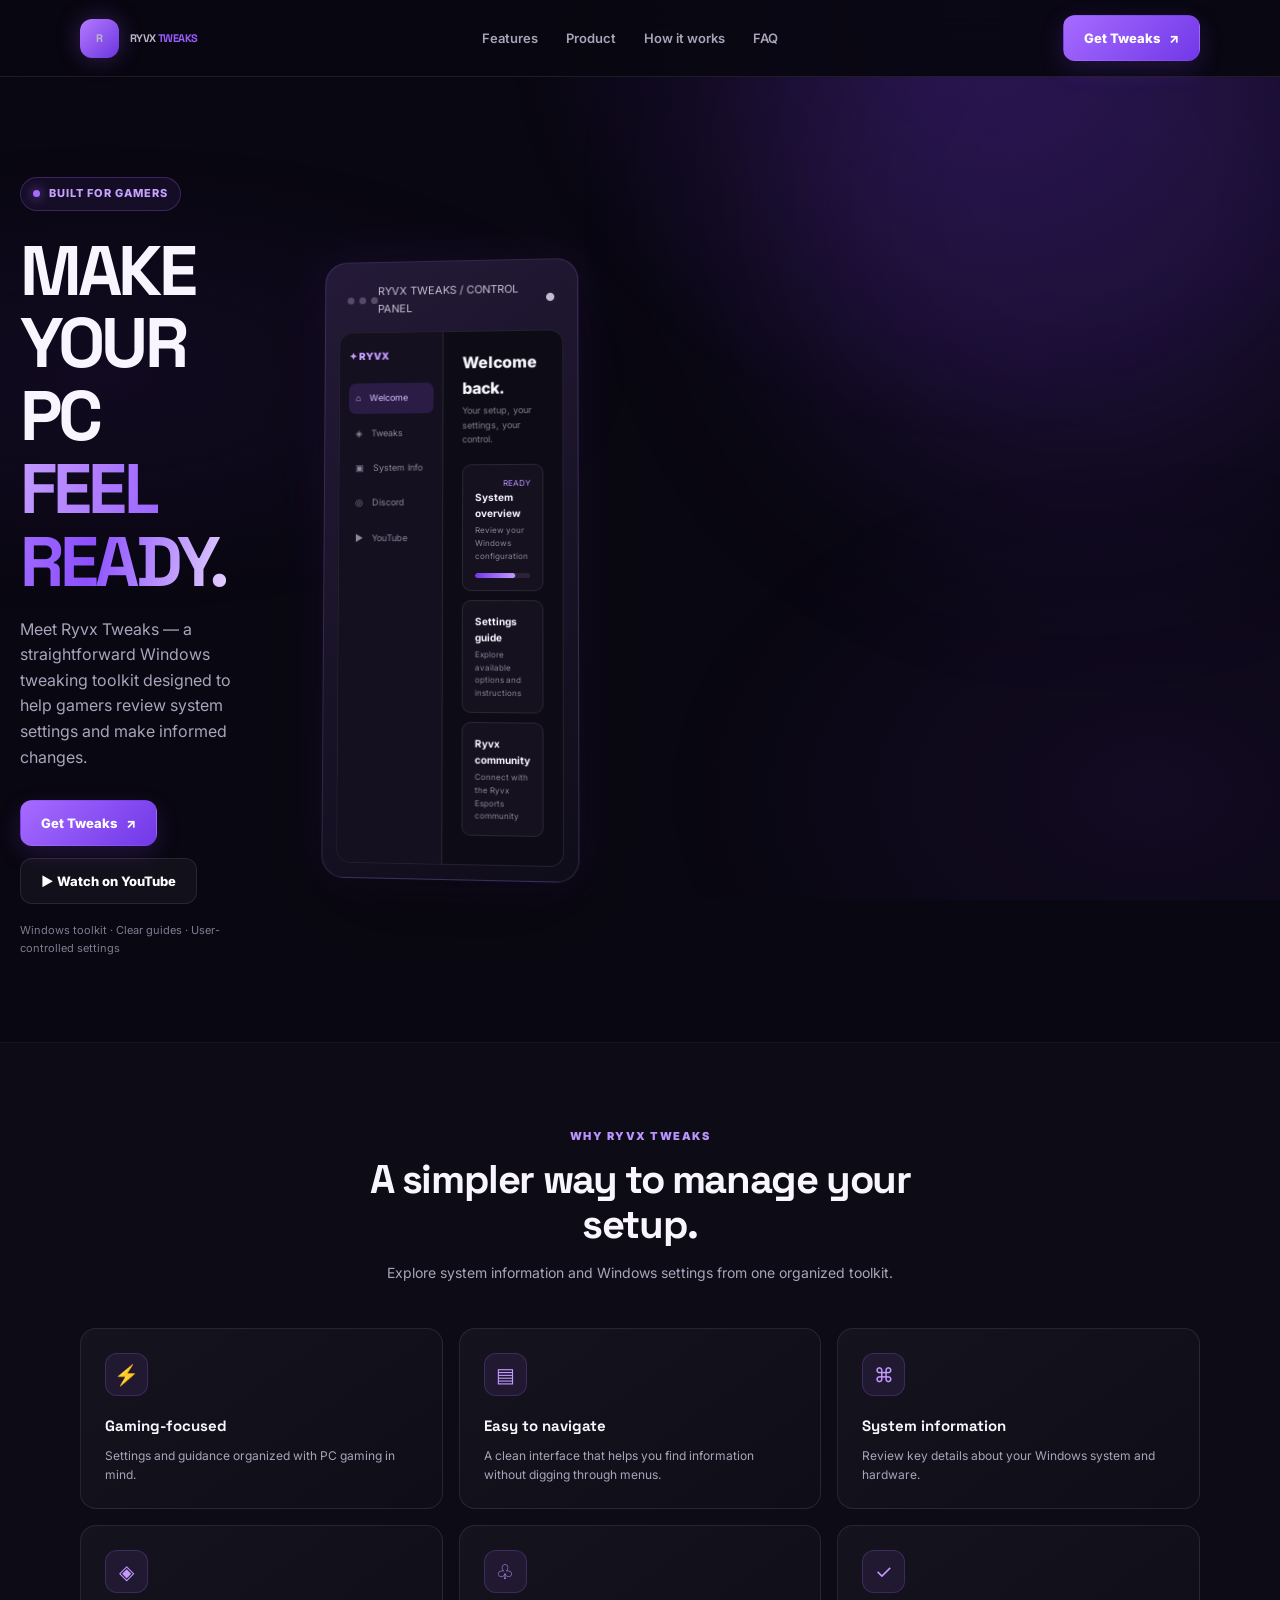
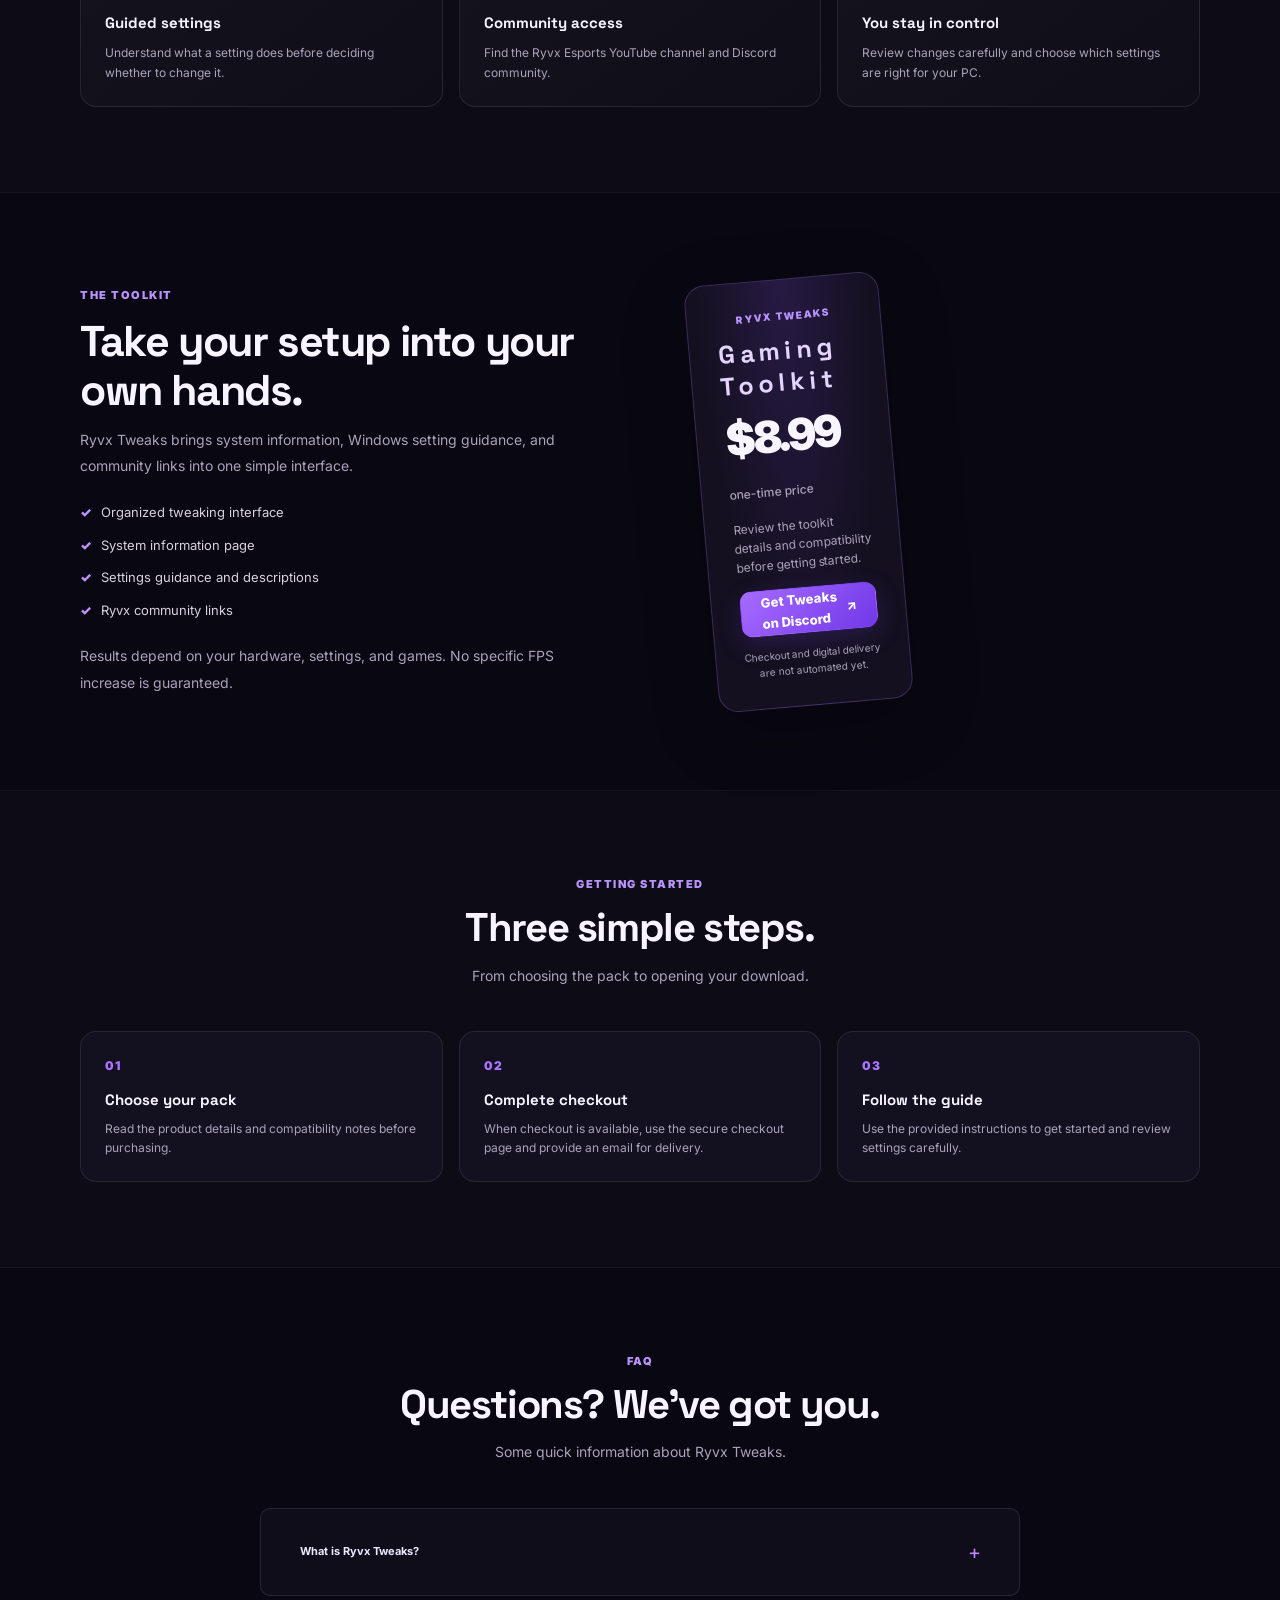
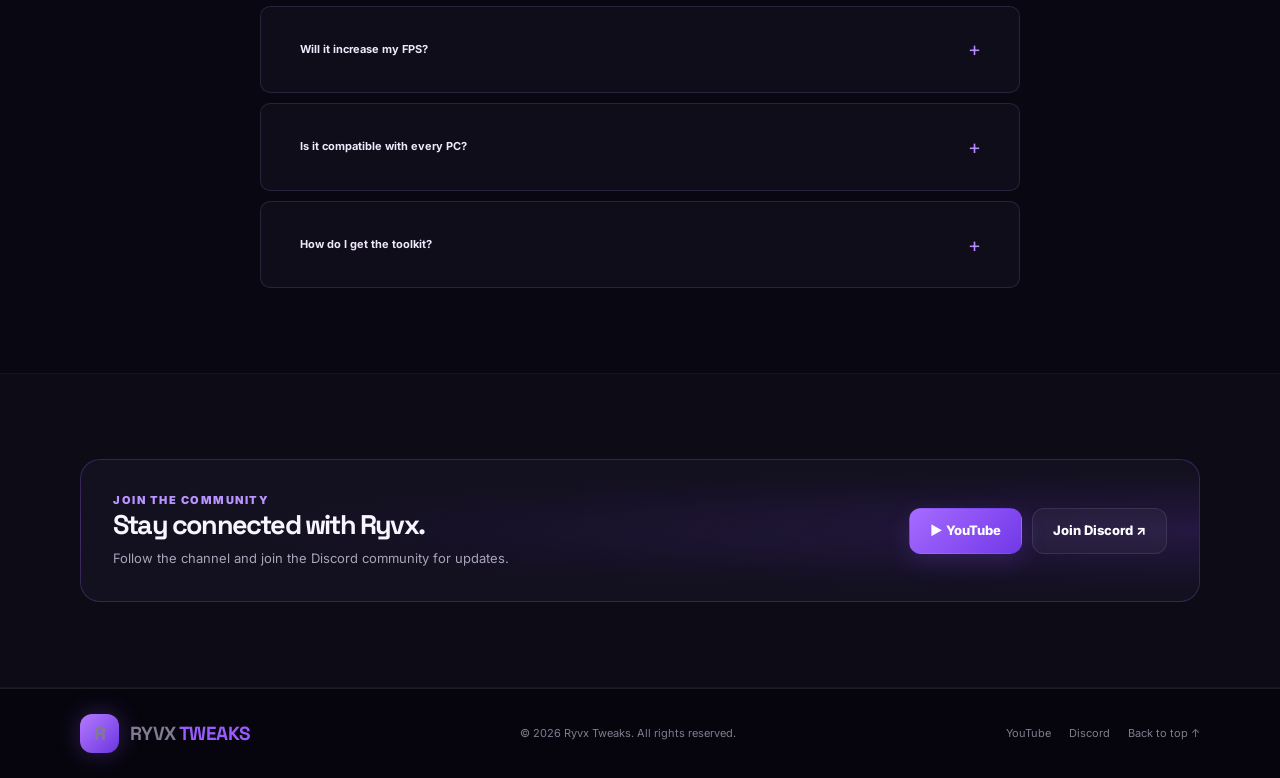
==== commit a3e5c297: "Update print statement from 'Hello' to 'Goodbye'" ====
--- a/index.html
+++ b/index.html
@@ -1,585 +1,432 @@
-<!doctype html>
+
+<!DOCTYPE html>
 <html lang="en">
 <head>
   <meta charset="UTF-8">
-  <meta name="viewport" content="width=device-width, initial-scale=1">
-  <meta name="theme-color" content="#090713">
-  <meta name="description" content="Ryvx Tweaks — a gaming-focused Windows customization app.">
-  <title>Ryvx Tweaks | Take Control</title>
-
+  <meta name="viewport" content="width=device-width, initial-scale=1.0">
+  <meta name="theme-color" content="#090711">
+  <meta name="description" content="Ryvx Tweaks — a Windows tweaking guide and toolkit built for gamers.">
+  <title>Ryvx Tweaks | Performance Starts Here</title>
+  <link rel="stylesheet" href="style.css">
   <link rel="preconnect" href="https://fonts.googleapis.com">
   <link rel="preconnect" href="https://fonts.gstatic.com" crossorigin>
-  <link href="https://fonts.googleapis.com/css2?family=DM+Sans:wght@400;500;600;700;800&family=Space+Grotesk:wght@400;500;600;700&display=swap" rel="stylesheet">
-
-  <link rel="stylesheet" href="style.css">
+  <link href="https://fonts.googleapis.com/css2?family=Inter:wght@400;500;600;700;800;900&display=swap" rel="stylesheet">
+  <style>
+    /* Core styles so the page remains usable even if your old CSS differs */
+    :root {
+      --bg: #090711;
+      --panel: #131020;
+      --panel2: #1a152b;
+      --purple: #9b5cff;
+      --purple2: #7138e8;
+      --text: #f8f5ff;
+      --muted: #aaa3ba;
+      --border: rgba(255,255,255,.09);
+    }
+    * { box-sizing: border-box; }
+    html { scroll-behavior: smooth; scroll-padding-top: 90px; }
+    body {
+      margin: 0; background: var(--bg); color: var(--text);
+      font-family: Inter, Arial, sans-serif; line-height: 1.6;
+    }
+    a { color: inherit; text-decoration: none; }
+    button { font: inherit; }
+    .container { width: min(1120px, calc(100% - 40px)); margin: auto; }
+    .site-header {
+      position: sticky; top: 0; z-index: 50;
+      background: rgba(9,7,17,.88); backdrop-filter: blur(16px);
+      border-bottom: 1px solid var(--border);
+    }
+    .nav { height: 76px; display: flex; align-items: center; justify-content: space-between; gap: 20px; }
+    .brand { display: flex; align-items: center; gap: 11px; font-weight: 900; font-size: 19px; letter-spacing: -.6px; }
+    .brand-mark {
+      display: grid; place-items: center; width: 39px; height: 39px; border-radius: 12px;
+      background: linear-gradient(135deg, #b47aff, #6b35df);
+      box-shadow: 0 0 25px rgba(155,92,255,.3); font-weight: 900;
+    }
+    .brand span:last-child em { color: var(--purple); font-style: normal; }
+    .nav-links { display: flex; align-items: center; gap: 28px; color: var(--muted); font-size: 13px; font-weight: 600; }
+    .nav-links a:hover { color: white; }
+    .nav-actions { display: flex; align-items: center; gap: 12px; }
+    .btn {
+      display: inline-flex; justify-content: center; align-items: center; gap: 9px;
+      min-height: 46px; padding: 0 20px; border-radius: 12px; border: 1px solid transparent;
+      font-size: 13px; font-weight: 800; cursor: pointer; transition: .2s ease;
+    }
+    .btn-primary { color: white; background: linear-gradient(135deg, #a66bff, #7138e8); box-shadow: 0 8px 25px rgba(130,70,235,.2); }
+    .btn-primary:hover { transform: translateY(-2px); box-shadow: 0 12px 30px rgba(130,70,235,.35); }
+    .btn-secondary { border-color: var(--border); background: rgba(255,255,255,.04); color: white; }
+    .btn-secondary:hover { background: rgba(255,255,255,.08); }
+    .menu-toggle { display: none; background: none; border: 1px solid var(--border); color: white; border-radius: 10px; padding: 8px 12px; }
+    .hero { position: relative; overflow: hidden; padding: 100px 0 85px; }
+    .hero:before {
+      content: ""; position: absolute; width: 600px; height: 600px; border-radius: 50%;
+      background: rgba(116,57,220,.17); filter: blur(100px); top: -180px; right: -100px; pointer-events: none;
+    }
+    .hero-grid { position: relative; display: grid; grid-template-columns: 1.05fr .95fr; align-items: center; gap: 60px; }
+    .eyebrow { display: inline-flex; gap: 9px; align-items: center; padding: 7px 12px; border: 1px solid rgba(170,115,255,.25); border-radius: 99px; background: rgba(155,92,255,.08); color: #c5a2ff; font-size: 11px; font-weight: 800; letter-spacing: 1px; text-transform: uppercase; }
+    .eyebrow-dot { width: 7px; height: 7px; border-radius: 50%; background: #a66bff; box-shadow: 0 0 12px #a66bff; }
+    h1 { margin: 22px 0 18px; font-size: clamp(43px, 6vw, 72px); line-height: 1.02; letter-spacing: -4px; font-weight: 900; }
+    .gradient-text { background: linear-gradient(100deg, #c49aff, #8c50ff 60%, #e3cfff); -webkit-background-clip: text; background-clip: text; color: transparent; }
+    .hero-copy { max-width: 530px; color: var(--muted); font-size: 16px; }
+    .hero-buttons { display: flex; flex-wrap: wrap; gap: 12px; margin-top: 30px; }
+    .hero-note { margin-top: 18px; color: #827b91; font-size: 11px; }
+    .app-preview {
+      position: relative; padding: 14px; border: 1px solid rgba(178,135,255,.2); border-radius: 22px;
+      background: linear-gradient(145deg, rgba(36,26,57,.96), rgba(15,12,25,.98));
+      box-shadow: 0 25px 90px rgba(0,0,0,.45), 0 0 55px rgba(130,70,235,.13);
+      transform: perspective(1000px) rotateY(-4deg) rotateX(2deg);
+    }
+    .preview-top { display: flex; align-items: center; justify-content: space-between; padding: 7px 8px 15px; color: #c5bed2; font-size: 11px; }
+    .window-dots { display: flex; gap: 5px; }
+    .window-dots i { display: block; width: 7px; height: 7px; border-radius: 50%; background: #574b69; }
+    .preview-body { display: grid; grid-template-columns: 105px 1fr; min-height: 300px; overflow: hidden; border: 1px solid var(--border); border-radius: 14px; background: #0d0b15; }
+    .preview-side { padding: 15px 9px; background: #141020; border-right: 1px solid var(--border); }
+    .preview-logo { color: #c49aff; font-size: 10px; font-weight: 900; margin-bottom: 20px; }
+    .preview-nav { padding: 8px 7px; margin: 5px 0; border-radius: 7px; color: #8e879d; font-size: 9px; }
+    .preview-nav.active { background: rgba(155,92,255,.17); color: #d7c1ff; }
+    .preview-main { padding: 19px; }
+    .preview-title { font-size: 16px; font-weight: 800; }
+    .preview-sub { margin: 3px 0 17px; color: #837b91; font-size: 9px; }
+    .preview-card { padding: 12px; margin-bottom: 9px; border: 1px solid var(--border); border-radius: 9px; background: #15111f; }
+    .preview-card strong { display: block; font-size: 10px; }
+    .preview-card small { display: block; margin-top: 3px; color: #8d859c; font-size: 8px; }
+    .preview-status { float: right; color: #b998ff; font-size: 8px; }
+    .preview-bar { height: 5px; margin-top: 10px; border-radius: 8px; background: #2a2238; overflow: hidden; }
+    .preview-bar i { display: block; width: 72%; height: 100%; border-radius: 8px; background: linear-gradient(90deg,#7138e8,#c49aff); }
+    .section { padding: 85px 0; }
+    .section-alt { background: rgba(255,255,255,.018); border-top: 1px solid rgba(255,255,255,.035); border-bottom: 1px solid rgba(255,255,255,.035); }
+    .section-heading { max-width: 650px; margin: 0 auto 42px; text-align: center; }
+    .section-kicker { color: #b994ff; font-size: 11px; font-weight: 900; letter-spacing: 1.5px; text-transform: uppercase; }
+    h2 { margin: 10px 0 12px; font-size: clamp(30px,4vw,45px); line-height: 1.12; letter-spacing: -1.8px; }
+    .section-heading p { color: var(--muted); font-size: 14px; }
+    .feature-grid { display: grid; grid-template-columns: repeat(3,1fr); gap: 16px; }
+    .feature-card { padding: 24px; border: 1px solid var(--border); border-radius: 16px; background: linear-gradient(145deg,rgba(255,255,255,.035),rgba(255,255,255,.012)); }
+    .feature-icon { display: grid; place-items: center; width: 43px; height: 43px; margin-bottom: 18px; border: 1px solid rgba(172,120,255,.2); border-radius: 12px; background: rgba(155,92,255,.1); color: #c29bff; font-size: 20px; }
+    .feature-card h3 { margin: 0 0 8px; font-size: 15px; }
+    .feature-card p { margin: 0; color: var(--muted); font-size: 12px; }
+    .product-wrap { display: grid; grid-template-columns: 1fr .85fr; gap: 35px; align-items: center; }
+    .product-copy p { color: var(--muted); font-size: 14px; }
+    .check-list { display: grid; gap: 12px; margin: 22px 0; padding: 0; list-style: none; color: #d7d1e1; font-size: 13px; }
+    .check-list li:before { content: "✓"; color: #b994ff; font-weight: 900; margin-right: 10px; }
+    .product-card { padding: 28px; border: 1px solid rgba(177,128,255,.25); border-radius: 20px; background: radial-gradient(ellipse at top,rgba(139,76,255,.16),transparent 65%),#141020; box-shadow: 0 20px 65px rgba(0,0,0,.25); }
+    .product-label { color: #b994ff; font-size: 10px; font-weight: 900; letter-spacing: 1.3px; text-transform: uppercase; }
+    .product-name { margin: 10px 0 0; font-size: 25px; font-weight: 900; }
+    .price { margin: 15px 0; font-size: 44px; line-height: 1; font-weight: 900; letter-spacing: -2px; }
+    .price small { color: var(--muted); font-size: 12px; font-weight: 500; letter-spacing: 0; }
+    .product-card p { color: var(--muted); font-size: 12px; }
+    .product-card .btn { width: 100%; margin-top: 14px; }
+    .steps-grid { display: grid; grid-template-columns: repeat(3,1fr); gap: 16px; }
+    .step-card { padding: 24px; border: 1px solid var(--border); border-radius: 16px; background: var(--panel); }
+    .step-number { color: #a975ff; font-size: 12px; font-weight: 900; letter-spacing: 1px; }
+    .step-card h3 { margin: 12px 0 7px; font-size: 15px; }
+    .step-card p { margin: 0; color: var(--muted); font-size: 12px; }
+    .faq-list { max-width: 760px; margin: auto; display: grid; gap: 10px; }
+    details { padding: 17px 20px; border: 1px solid var(--border); border-radius: 12px; background: var(--panel); }
+    summary { cursor: pointer; font-size: 13px; font-weight: 700; }
+    details p { margin: 12px 0 0; color: var(--muted); font-size: 12px; }
+    .community-box { display: flex; align-items: center; justify-content: space-between; gap: 25px; padding: 32px; border: 1px solid rgba(169,113,255,.22); border-radius: 20px; background: radial-gradient(ellipse at right,rgba(125,62,232,.16),transparent 60%),var(--panel); }
+    .community-box h2 { margin: 0 0 8px; font-size: 27px; }
+    .community-box p { margin: 0; color: var(--muted); font-size: 13px; }
+    .community-actions { display: flex; flex-wrap: wrap; gap: 10px; }
+    .site-footer { padding: 25px 0; border-top: 1px solid var(--border); color: #827b91; font-size: 11px; }
+    .footer-inner { display: flex; align-items: center; justify-content: space-between; gap: 15px; }
+    .footer-links { display: flex; gap: 18px; }
+    .footer-links a:hover { color: white; }
+    @media(max-width:850px) {
+      .hero-grid,.product-wrap { grid-template-columns: 1fr; }
+      .hero-grid { gap: 40px; }
+      .app-preview { max-width: 600px; width: 100%; margin: auto; transform: none; }
+      .feature-grid { grid-template-columns: repeat(2,1fr); }
+      .nav-links { gap: 15px; }
+    }
+    @media(max-width:650px) {
+      .container { width: min(100% - 30px,1120px); }
+      .nav { height: 66px; }
+      .menu-toggle { display: block; }
+      .nav-links { display: none; position: absolute; top: 66px; left: 0; right: 0; padding: 15px; flex-direction: column; align-items: stretch; gap: 0; background: #100d1b; border-bottom: 1px solid var(--border); }
+      .nav-links.open { display: flex; }
+      .nav-links a { padding: 12px; }
+      .nav-actions .btn { display: none; }
+      .hero { padding: 70px 0 60px; }
+      h1 { letter-spacing: -2.5px; }
+      .hero-copy { font-size: 14px; }
+      .section { padding: 65px 0; }
+      .feature-grid,.steps-grid { grid-template-columns: 1fr; }
+      .community-box { align-items: flex-start; flex-direction: column; padding: 25px; }
+      .footer-inner { align-items: flex-start; flex-direction: column; }
+      .preview-body { grid-template-columns: 83px 1fr; min-height: 270px; }
+      .preview-main { padding: 13px; }
+    }
+    @media(prefers-reduced-motion:reduce) { html { scroll-behavior: auto; } *,*:before,*:after { transition-duration: .01ms !important; } }
+  </style>
 </head>
+
 <body>
-
-  <div class="top-glow"></div>
-  <a href="YOUR_CHECKOUT_URL" class="...">
-  Get Tweaks
-</a>
-
   <header class="site-header">
-    <div class="wrap nav-wrap">
+    <div class="container nav">
       <a class="brand" href="#home" aria-label="Ryvx Tweaks home">
-        <span class="brand-icon">R</span>
-        <span>RYVX <b>TWEAKS</b></span>
+        <span class="brand-mark">R</span>
+        <span>RYVX <em>TWEAKS</em></span>
       </a>
 
-      <button class="menu-btn" id="menuBtn" aria-label="Open menu" aria-expanded="false">☰</button>
-
-      <nav class="nav" id="nav">
+      <nav class="nav-links" id="navLinks" aria-label="Main navigation">
         <a href="#features">Features</a>
-        <a href="#preview">Preview</a>
         <a href="#product">Product</a>
+        <a href="#steps">How it works</a>
         <a href="#faq">FAQ</a>
-        <a class="nav-cta" href="#product">Get Ryvx <span>↗</span></a>
       </nav>
+
+      <div class="nav-actions">
+        <a class="btn btn-primary" href="#product">Get Tweaks <span>↗</span></a>
+        <button class="menu-toggle" id="menuToggle" aria-label="Toggle navigation" aria-expanded="false">☰</button>
+      </div>
     </div>
   </header>
 
-  <main id="home">
-
-    <!-- HERO -->
-    <section class="hero wrap">
-      <div class="hero-copy">
-        <div class="eyebrow">
-          <i></i> PERFORMANCE · STABILITY · CONTROL
-        </div>
-
-        <h1>
-          TAKE CONTROL<br>
-          <span class="shine">OF YOUR SETUP.</span>
-        </h1>
-
-        <p class="hero-lead">
-          A gaming-focused Windows customization app made to help you
-          explore your system, understand your settings, and configure
-          your PC with confidence.
-        </p>
-
-        <div class="hero-buttons">
-          <a class="button primary" href="#product">
-            Explore Ryvx <span>→</span>
-          </a>
-          <a class="button secondary" href="#preview">
-            See the preview <span>⌄</span>
-          </a>
-        </div>
-
-        <div class="hero-points">
-          <span><b>✦</b> Clear guidance</span>
-          <span><b>◈</b> PC focused</span>
-          <span><b>⌘</b> Simple interface</span>
-        </div>
-      </div>
-
-      <!-- APP PREVIEW -->
-      <div class="hero-demo" id="preview">
-        <div class="orb"></div>
-
-        <div class="demo-window">
-          <div class="window-top">
-            <span class="window-name"><b>R</b> RYVX TWEAKS</span>
-            <span class="window-controls">
-              <i></i><i></i><i></i>
-            </span>
+  <main>
+    <section class="hero" id="home">
+      <div class="container hero-grid">
+        <div>
+          <div class="eyebrow"><span class="eyebrow-dot"></span> Built for gamers</div>
+          <h1>MAKE YOUR PC<br><span class="gradient-text">FEEL READY.</span></h1>
+          <p class="hero-copy">
+            Meet Ryvx Tweaks — a straightforward Windows tweaking toolkit
+            designed to help gamers review system settings and make informed changes.
+          </p>
+          <div class="hero-buttons">
+            <!-- This button now scrolls directly to the product section -->
+            <a class="btn btn-primary" href="#product">Get Tweaks <span>↗</span></a>
+            <a class="btn btn-secondary" href="https://www.youtube.com/@Ryvxesports" target="_blank" rel="noopener noreferrer">▶ Watch on YouTube</a>
           </div>
-
-          <div class="demo-body">
-            <aside class="demo-side">
-              <small>WORKSPACE</small>
-
-              <button class="demo-tab active" data-tab="home">
-                <span>⌂</span> Overview
-              </button>
-              <button class="demo-tab" data-tab="system">
-                <span>▣</span> System Info
-              </button>
-              <button class="demo-tab" data-tab="gaming">
-                <span>ϟ</span> Gaming
-              </button>
-              <button class="demo-tab" data-tab="windows">
-                <span>⊞</span> Windows
-              </button>
-              <button class="demo-tab" data-tab="settings">
-                <span>⚙</span> Settings
-              </button>
-
-              <div class="side-foot">RYVX / PREVIEW</div>
+          <p class="hero-note">Windows toolkit · Clear guides · User-controlled settings</p>
+        </div>
+
+        <div class="app-preview" aria-label="Ryvx Tweaks app preview">
+          <div class="preview-top">
+            <div class="window-dots"><i></i><i></i><i></i></div>
+            <span>RYVX TWEAKS / CONTROL PANEL</span>
+            <span>●</span>
+          </div>
+          <div class="preview-body">
+            <aside class="preview-side">
+              <div class="preview-logo">✦ RYVX</div>
+              <div class="preview-nav active">⌂ &nbsp; Welcome</div>
+              <div class="preview-nav">◈ &nbsp; Tweaks</div>
+              <div class="preview-nav">▣ &nbsp; System Info</div>
+              <div class="preview-nav">◎ &nbsp; Discord</div>
+              <div class="preview-nav">▶ &nbsp; YouTube</div>
             </aside>
-
-            <div class="demo-content">
-              <div class="demo-title">
-                <div>
-                  <h3 id="demoTitle">Welcome back.</h3>
-                  <p id="demoDesc">Your setup, organized in one place.</p>
-                </div>
-                <span class="live-pill"><i></i> DEMO</span>
+            <div class="preview-main">
+              <div class="preview-title">Welcome back.</div>
+              <div class="preview-sub">Your setup, your settings, your control.</div>
+              <div class="preview-card">
+                <span class="preview-status">READY</span>
+                <strong>System overview</strong>
+                <small>Review your Windows configuration</small>
+                <div class="preview-bar"><i></i></div>
               </div>
-
-              <div class="demo-cards" id="demoCards">
-                <article class="mini-card">
-                  <span>▣</span>
-                  <b>System overview</b>
-                  <small>Device details</small>
-                </article>
-                <article class="mini-card">
-                  <span>ϟ</span>
-                  <b>Gaming settings</b>
-                  <small>Configuration options</small>
-                </article>
-                <article class="mini-card">
-                  <span>⊞</span>
-                  <b>Windows tools</b>
-                  <small>Helpful preferences</small>
-                </article>
-                <article class="mini-card">
-                  <span>⚙</span>
-                  <b>App settings</b>
-                  <small>Manage your app</small>
-                </article>
+              <div class="preview-card">
+                <strong>Settings guide</strong>
+                <small>Explore available options and instructions</small>
               </div>
-
-              <div class="demo-status">
-                <span>RYVX TWEAKS</span>
-                <span>INTERACTIVE PREVIEW</span>
+              <div class="preview-card">
+                <strong>Ryvx community</strong>
+                <small>Connect with the Ryvx Esports community</small>
               </div>
             </div>
           </div>
         </div>
-
-        <div class="float-chip chip-one">
-          <span>✦</span> Your PC. Your settings.
-        </div>
-        <div class="float-chip chip-two">
-          <span>◈</span> Simple by design
-        </div>
-      </div>
-    </section>
-
-    <!-- HIGHLIGHTS -->
-    <section class="metrics wrap">
-      <div>
-        <strong>01</strong>
-        <span>Easy-to-explore interface</span>
-      </div>
-      <div>
-        <strong>02</strong>
-        <span>Gaming-minded settings</span>
-      </div>
-      <div>
-        <strong>03</strong>
-        <span>Guidance included</span>
-      </div>
-    </section>
-
-    <!-- FEATURES -->
-    <section class="section wrap" id="features">
-      <div class="section-heading reveal">
-        <span class="kicker">THE RYVX EXPERIENCE</span>
-        <h2>MADE FOR YOUR <em>WORKFLOW.</em></h2>
-        <p>
-          Useful tools and straightforward guidance, wrapped in a clean
-          desktop experience.
-        </p>
-      </div>
-
-      <div class="feature-grid">
-        <article class="feature reveal">
-          <div class="feature-icon">ϟ</div>
-          <h3>Gaming Focus</h3>
-          <p>Explore configuration options with PC gaming in mind.</p>
-          <span class="feature-index">01 / 04</span>
-        </article>
-
-        <article class="feature reveal">
-          <div class="feature-icon">▣</div>
-          <h3>System Overview</h3>
-          <p>View useful device information in one convenient place.</p>
-          <span class="feature-index">02 / 04</span>
-        </article>
-
-        <article class="feature reveal">
-          <div class="feature-icon">⊞</div>
-          <h3>Windows Options</h3>
-          <p>Review selected Windows preferences and learn what they do.</p>
-          <span class="feature-index">03 / 04</span>
-        </article>
-
-        <article class="feature reveal">
-          <div class="feature-icon">◈</div>
-          <h3>Clear Guidance</h3>
-          <p>Understand a setting before deciding whether to change it.</p>
-          <span class="feature-index">04 / 04</span>
-        </article>
-      </div>
-    </section>
-
-    <!-- PRODUCT -->
-    <section class="product-section" id="product">
-      <div class="wrap product-layout">
-
-        <div class="product-visual reveal">
-          <div class="product-ring ring-a"></div>
-          <div class="product-ring ring-b"></div>
-
-          <div class="product-card">
-            <div class="product-mark">R<span>.</span></div>
-            <div class="product-name">RYVX TWEAKS</div>
-            <div class="product-divider"></div>
-            <div class="product-glyph">⌘</div>
-            <small>PC CONFIGURATION</small>
-            <div class="product-version">DIGITAL PACK</div>
-          </div>
-
-          <span class="visual-label">RYVX / 001</span>
-        </div>
-
-        <div class="product-copy reveal">
-          <span class="kicker">DIGITAL DOWNLOAD</span>
-
-          <h2>
-            YOUR SETUP.<br>
-            <em>YOUR CONTROL.</em>
-          </h2>
-
+      </div>
+    </section>
+
+    <section class="section section-alt" id="features">
+      <div class="container">
+        <div class="section-heading">
+          <div class="section-kicker">Why Ryvx Tweaks</div>
+          <h2>A simpler way to manage your setup.</h2>
+          <p>Explore system information and Windows settings from one organized toolkit.</p>
+        </div>
+
+        <div class="feature-grid">
+          <article class="feature-card">
+            <div class="feature-icon">⚡</div>
+            <h3>Gaming-focused</h3>
+            <p>Settings and guidance organized with PC gaming in mind.</p>
+          </article>
+          <article class="feature-card">
+            <div class="feature-icon">▤</div>
+            <h3>Easy to navigate</h3>
+            <p>A clean interface that helps you find information without digging through menus.</p>
+          </article>
+          <article class="feature-card">
+            <div class="feature-icon">⌘</div>
+            <h3>System information</h3>
+            <p>Review key details about your Windows system and hardware.</p>
+          </article>
+          <article class="feature-card">
+            <div class="feature-icon">◈</div>
+            <h3>Guided settings</h3>
+            <p>Understand what a setting does before deciding whether to change it.</p>
+          </article>
+          <article class="feature-card">
+            <div class="feature-icon">♧</div>
+            <h3>Community access</h3>
+            <p>Find the Ryvx Esports YouTube channel and Discord community.</p>
+          </article>
+          <article class="feature-card">
+            <div class="feature-icon">✓</div>
+            <h3>You stay in control</h3>
+            <p>Review changes carefully and choose which settings are right for your PC.</p>
+          </article>
+        </div>
+      </div>
+    </section>
+
+    <!-- IMPORTANT: Get Tweaks links directly to this section using #product -->
+    <section class="section" id="product">
+      <div class="container product-wrap">
+        <div class="product-copy">
+          <div class="section-kicker">The toolkit</div>
+          <h2>Take your setup into your own hands.</h2>
           <p>
-            Get the Ryvx Tweaks app with a setup guide and explanations
-            of its included features. Built to make PC configuration
-            easier to understand.
+            Ryvx Tweaks brings system information, Windows setting guidance,
+            and community links into one simple interface.
           </p>
-
-          <ul class="included">
-            <li><span>✓</span> Ryvx Tweaks application files</li>
-            <li><span>✓</span> Step-by-step setup guide</li>
-            <li><span>✓</span> Explanations of included settings</li>
-            <li><span>✓</span> Digital delivery after payment confirmation</li>
-            <li><span>✓</span> Ryvx community support</li>
+          <ul class="check-list">
+            <li>Organized tweaking interface</li>
+            <li>System information page</li>
+            <li>Settings guidance and descriptions</li>
+            <li>Ryvx community links</li>
           </ul>
-
-          <div class="price-line">
-            <strong>$8.99</strong>
-            <span>One-time purchase</span>
-          </div>
-
-          <!-- Replace #checkout with your secure hosted checkout URL. -->
-          <a class="button primary buy-button" href="#checkout">
-            Get Ryvx Tweaks <span>↗</span>
+          <p>Results depend on your hardware, settings, and games. No specific FPS increase is guaranteed.</p>
+        </div>
+
+        <div class="product-card">
+          <div class="product-label">Ryvx Tweaks</div>
+          <div class="product-name">Gaming Toolkit</div>
+          <div class="price">$8.99 <small>one-time price</small></div>
+          <p>Review the toolkit details and compatibility before getting started.</p>
+          <!-- Temporary working destination: opens Discord until a secure checkout is configured -->
+          <a class="btn btn-primary" href="https://discord.gg/qN5YCF2BEQ" target="_blank" rel="noopener noreferrer">
+            Get Tweaks on Discord <span>↗</span>
           </a>
-
-          <p class="fine-print" id="checkout">
-            Checkout is not connected yet. Set up a secure hosted payment
-            and digital-delivery service before accepting orders.
+          <p style="text-align:center;font-size:10px;margin-top:12px;">
+            Checkout and digital delivery are not automated yet.
           </p>
-
-          <p class="fine-print">
-            Performance varies by device and settings. No specific FPS
-            increase or performance result is guaranteed.
-          </p>
-        </div>
-      </div>
-    </section>
-
-    <!-- HOW IT WORKS -->
-    <section class="section wrap" id="how">
-      <div class="section-heading reveal">
-        <span class="kicker">GETTING STARTED</span>
-        <h2>THREE SIMPLE <em>STEPS.</em></h2>
-        <p>From choosing the pack to opening your download.</p>
-      </div>
-
-      <div class="steps-grid">
-        <article class="step reveal">
-          <span>01</span>
-          <div>
+        </div>
+      </div>
+    </section>
+
+    <section class="section section-alt" id="steps">
+      <div class="container">
+        <div class="section-heading">
+          <div class="section-kicker">Getting started</div>
+          <h2>Three simple steps.</h2>
+          <p>From choosing the pack to opening your download.</p>
+        </div>
+        <div class="steps-grid">
+          <article class="step-card">
+            <div class="step-number">01</div>
             <h3>Choose your pack</h3>
             <p>Read the product details and compatibility notes before purchasing.</p>
+          </article>
+          <article class="step-card">
+            <div class="step-number">02</div>
+            <h3>Complete checkout</h3>
+            <p>When checkout is available, use the secure checkout page and provide an email for delivery.</p>
+          </article>
+          <article class="step-card">
+            <div class="step-number">03</div>
+            <h3>Follow the guide</h3>
+            <p>Use the provided instructions to get started and review settings carefully.</p>
+          </article>
+        </div>
+      </div>
+    </section>
+
+    <section class="section" id="faq">
+      <div class="container">
+        <div class="section-heading">
+          <div class="section-kicker">FAQ</div>
+          <h2>Questions? We've got you.</h2>
+          <p>Some quick information about Ryvx Tweaks.</p>
+        </div>
+        <div class="faq-list">
+          <details>
+            <summary>What is Ryvx Tweaks?</summary>
+            <p>Ryvx Tweaks is a Windows toolkit that organizes system information and Windows setting guidance for gamers.</p>
+          </details>
+          <details>
+            <summary>Will it increase my FPS?</summary>
+            <p>Performance depends on your PC, game, drivers, and current settings. No particular FPS improvement is guaranteed.</p>
+          </details>
+          <details>
+            <summary>Is it compatible with every PC?</summary>
+            <p>Compatibility can vary by Windows version and hardware. Check the product's compatibility notes before using it.</p>
+          </details>
+          <details>
+            <summary>How do I get the toolkit?</summary>
+            <p>Use the Get Tweaks button to contact the Ryvx community for current availability. A secure checkout and automatic delivery need to be configured separately.</p>
+          </details>
+        </div>
+      </div>
+    </section>
+
+    <section class="section section-alt">
+      <div class="container">
+        <div class="community-box">
+          <div>
+            <div class="section-kicker">Join the community</div>
+            <h2>Stay connected with Ryvx.</h2>
+            <p>Follow the channel and join the Discord community for updates.</p>
           </div>
-        </article>
-
-        <article class="step reveal">
-          <span>02</span>
-          <div>
-            <h3>Complete checkout</h3>
-            <p>Use the secure checkout page and provide an email for delivery.</p>
+          <div class="community-actions">
+            <a class="btn btn-primary" href="https://www.youtube.com/@Ryvxesports" target="_blank" rel="noopener noreferrer">▶ YouTube</a>
+            <a class="btn btn-secondary" href="https://discord.gg/qN5YCF2BEQ" target="_blank" rel="noopener noreferrer">Join Discord ↗</a>
           </div>
-        </article>
-
-        <article class="step reveal">
-          <span>03</span>
-          <div>
-            <h3>Follow the guide</h3>
-            <p>Once payment is confirmed, use the delivery email to get started.</p>
-          </div>
-        </article>
-      </div>
-    </section>
-
-    <!-- FAQ -->
-    <section class="section faq-section" id="faq">
-      <div class="wrap">
-        <div class="section-heading reveal">
-          <span class="kicker">GOOD TO KNOW</span>
-          <h2>FREQUENTLY <em>ASKED.</em></h2>
-          <p>Quick answers before you get started.</p>
-        </div>
-
-        <div class="faq-list reveal">
-          <details>
-            <summary>Does Ryvx Tweaks guarantee more FPS?</summary>
-            <p>
-              No. Results depend on your hardware, drivers, games, and
-              current configuration. The app offers settings and guidance,
-              not guaranteed performance gains.
-            </p>
-          </details>
-
-          <details>
-            <summary>How do I receive the files?</summary>
-            <p>
-              Once a secure checkout and delivery provider is connected,
-              it can send access instructions to the email address entered
-              at purchase.
-            </p>
-          </details>
-
-          <details>
-            <summary>What Windows versions are supported?</summary>
-            <p>
-              Check the compatibility notes included with the product.
-              The supported Windows versions should be clearly listed
-              before installation.
-            </p>
-          </details>
-
-          <details>
-            <summary>Should I apply every setting?</summary>
-            <p>
-              No. Review each setting and its explanation first. Keep
-              Windows security protections enabled and avoid changes
-              you do not understand.
-            </p>
-          </details>
-
-          <details>
-            <summary>Where can I get help?</summary>
-            <p>
-              Join the Ryvx Discord community for product-related
-              questions and community support.
-            </p>
-          </details>
-        </div>
-      </div>
-    </section>
-
-    <!-- COMMUNITY -->
-    <section class="wrap community-section">
-      <div class="community reveal">
-        <div class="community-symbol">✦</div>
-        <span class="kicker">THE COMMUNITY</span>
-        <h2>STAY IN THE <em>RYVX LOOP.</em></h2>
-        <p>
-          Join the community, ask questions, and keep up with
-          Ryvx Tweaks updates.
-        </p>
-
-        <div class="social-buttons">
-          <a
-            class="button primary"
-            href="https://discord.gg/qN5YCF2BEQ"
-            target="_blank"
-            rel="noopener noreferrer"
-          >
-            Join Discord <span>↗</span>
-          </a>
-
-          <a
-            class="social-button youtube"
-            href="https://www.youtube.com/@Ryvxesports"
-            target="_blank"
-            rel="noopener noreferrer"
-          >
-            <svg viewBox="0 0 24 24" aria-hidden="true">
-              <path d="M23.5 6.2a3 3 0 0 0-2.1-2.1C19.5 3.6 12 3.6 12 3.6s-7.5 0-9.4.5A3 3 0 0 0 .5 6.2 31 31 0 0 0 0 12a31 31 0 0 0 .5 5.8 3 3 0 0 0 2.1 2.1c1.9.5 9.4.5 9.4.5s7.5 0 9.4-.5a3 3 0 0 0 2.1-2.1A31 31 0 0 0 24 12a31 31 0 0 0-.5-5.8ZM9.6 15.6V8.4l6.3 3.6-6.3 3.6Z"/>
-            </svg>
-            YouTube <span>↗</span>
-          </a>
         </div>
       </div>
     </section>
   </main>
 
-  <!-- FOOTER -->
-  <footer>
-    <div class="wrap footer-top">
-      <div>
-        <a class="brand" href="#home">
-          <span class="brand-icon">R</span>
-          <span>RYVX <b>TWEAKS</b></span>
-        </a>
-        <p>
-          A gaming-focused Windows customization project.
-          Review settings carefully before making changes.
-        </p>
-      </div>
-
-      <nav>
-        <a href="#features">Features</a>
-        <a href="#product">Product</a>
-        <a href="#faq">FAQ</a>
+  <footer class="site-footer">
+    <div class="container footer-inner">
+      <a class="brand" href="#home">
+        <span class="brand-mark">R</span>
+        <span>RYVX <em style="color:#9b5cff;font-style:normal;">TWEAKS</em></span>
+      </a>
+      <span>© <span id="year"></span> Ryvx Tweaks. All rights reserved.</span>
+      <div class="footer-links">
         <a href="https://www.youtube.com/@Ryvxesports" target="_blank" rel="noopener noreferrer">YouTube</a>
         <a href="https://discord.gg/qN5YCF2BEQ" target="_blank" rel="noopener noreferrer">Discord</a>
-      </nav>
-    </div>
-
-    <div class="wrap footer-bottom">
-      <span>© <span id="year"></span> Ryvx Tweaks. All rights reserved.</span>
-      <span>Independent project · No guaranteed performance claims.</span>
+        <a href="#home">Back to top ↑</a>
+      </div>
     </div>
   </footer>
 
   <script>
-    // Automatically update the copyright year.
-    document.getElementById("year").textContent = new Date().getFullYear();
-
-    // Mobile navigation.
-    const menuBtn = document.getElementById("menuBtn");
-    const nav = document.getElementById("nav");
-
-    menuBtn.addEventListener("click", () => {
-      const open = nav.classList.toggle("open");
-
-      menuBtn.setAttribute("aria-expanded", String(open));
-      menuBtn.setAttribute("aria-label", open ? "Close menu" : "Open menu");
-      menuBtn.textContent = open ? "×" : "☰";
+    // Mobile navigation
+    const menuToggle = document.getElementById("menuToggle");
+    const navLinks = document.getElementById("navLinks");
+
+    menuToggle.addEventListener("click", () => {
+      const isOpen = navLinks.classList.toggle("open");
+      menuToggle.setAttribute("aria-expanded", String(isOpen));
+      menuToggle.textContent = isOpen ? "✕" : "☰";
     });
 
-    nav.querySelectorAll("a").forEach(link => {
+    // Close mobile menu after selecting a section
+    navLinks.querySelectorAll("a").forEach(link => {
       link.addEventListener("click", () => {
-        nav.classList.remove("open");
-        menuBtn.setAttribute("aria-expanded", "false");
-        menuBtn.setAttribute("aria-label", "Open menu");
-        menuBtn.textContent = "☰";
+        navLinks.classList.remove("open");
+        menuToggle.setAttribute("aria-expanded", "false");
+        menuToggle.textContent = "☰";
       });
     });
 
-    // Interactive app preview.
-    const views = {
-      home: [
-        "Welcome back.",
-        "Your setup, organized in one place.",
-        [
-          ["▣", "System overview", "Device details"],
-          ["ϟ", "Gaming settings", "Configuration options"],
-          ["⊞", "Windows tools", "Helpful preferences"],
-          ["⚙", "App settings", "Manage your app"]
-        ]
-      ],
-      system: [
-        "System information",
-        "A quick overview of your device.",
-        [
-          ["▣", "Processor", "View CPU details"],
-          ["▤", "Memory", "View RAM information"],
-          ["▧", "Graphics", "View GPU details"],
-          ["◈", "Windows", "View OS details"]
-        ]
-      ],
-      gaming: [
-        "Gaming settings",
-        "Review gaming-related options.",
-        [
-          ["ϟ", "Game Mode", "Review preferences"],
-          ["⌖", "Capture", "Review capture settings"],
-          ["♧", "Game options", "Explore settings"],
-          ["◈", "Guides", "Read instructions"]
-        ]
-      ],
-      windows: [
-        "Windows tools",
-        "Explore selected Windows preferences.",
-        [
-          ["⊞", "Windows", "Review system options"],
-          ["⚙", "System", "Explore configuration"],
-          ["▣", "Startup", "Read startup guidance"],
-          ["◈", "Instructions", "Understand changes"]
-        ]
-      ],
-      settings: [
-        "App settings",
-        "Manage the Ryvx experience.",
-        [
-          ["⚙", "Preferences", "App configuration"],
-          ["◈", "Restore", "Review restore guidance"],
-          ["▤", "About", "App information"],
-          ["?", "Help", "Support information"]
-        ]
-      ]
-    };
-
-    const tabs = document.querySelectorAll(".demo-tab");
-    const title = document.getElementById("demoTitle");
-    const desc = document.getElementById("demoDesc");
-    const cards = document.getElementById("demoCards");
-
-    tabs.forEach(tab => {
-      tab.addEventListener("click", () => {
-        const view = views[tab.dataset.tab];
-
-        tabs.forEach(item => item.classList.remove("active"));
-        tab.classList.add("active");
-
-        title.textContent = view[0];
-        desc.textContent = view[1];
-
-        cards.replaceChildren();
-
-        view[2].forEach(([symbol, name, note]) => {
-          const card = document.createElement("article");
-          card.className = "mini-card";
-
-          const icon = document.createElement("span");
-          icon.textContent = symbol;
-
-          const heading = document.createElement("b");
-          heading.textContent = name;
-
-          const small = document.createElement("small");
-          small.textContent = note;
-
-          card.append(icon, heading, small);
-          cards.append(card);
-        });
-      });
-    });
-
-    // Reveal sections as they scroll into view.
-    const revealItems = document.querySelectorAll(".reveal");
-
-    if ("IntersectionObserver" in window) {
-      const observer = new IntersectionObserver(entries => {
-        entries.forEach(entry => {
-          if (entry.isIntersecting) {
-            entry.target.classList.add("visible");
-            observer.unobserve(entry.target);
-          }
-        });
-      }, { threshold: 0.12 });
-
-      revealItems.forEach(item => observer.observe(item));
-    } else {
-      revealItems.forEach(item => item.classList.add("visible"));
-    }
-    <a
-  href="https://www.youtube.com/@Ryvxesports"
-  target="_blank"
-  rel="noopener noreferrer"
-  class="youtube-btn"
->
-  ▶ Watch on YouTube
-</a>
+    // Current year in footer
+    document.getElementById("year").textContent = new Date().getFullYear();
   </script>
 </body>
 </html>
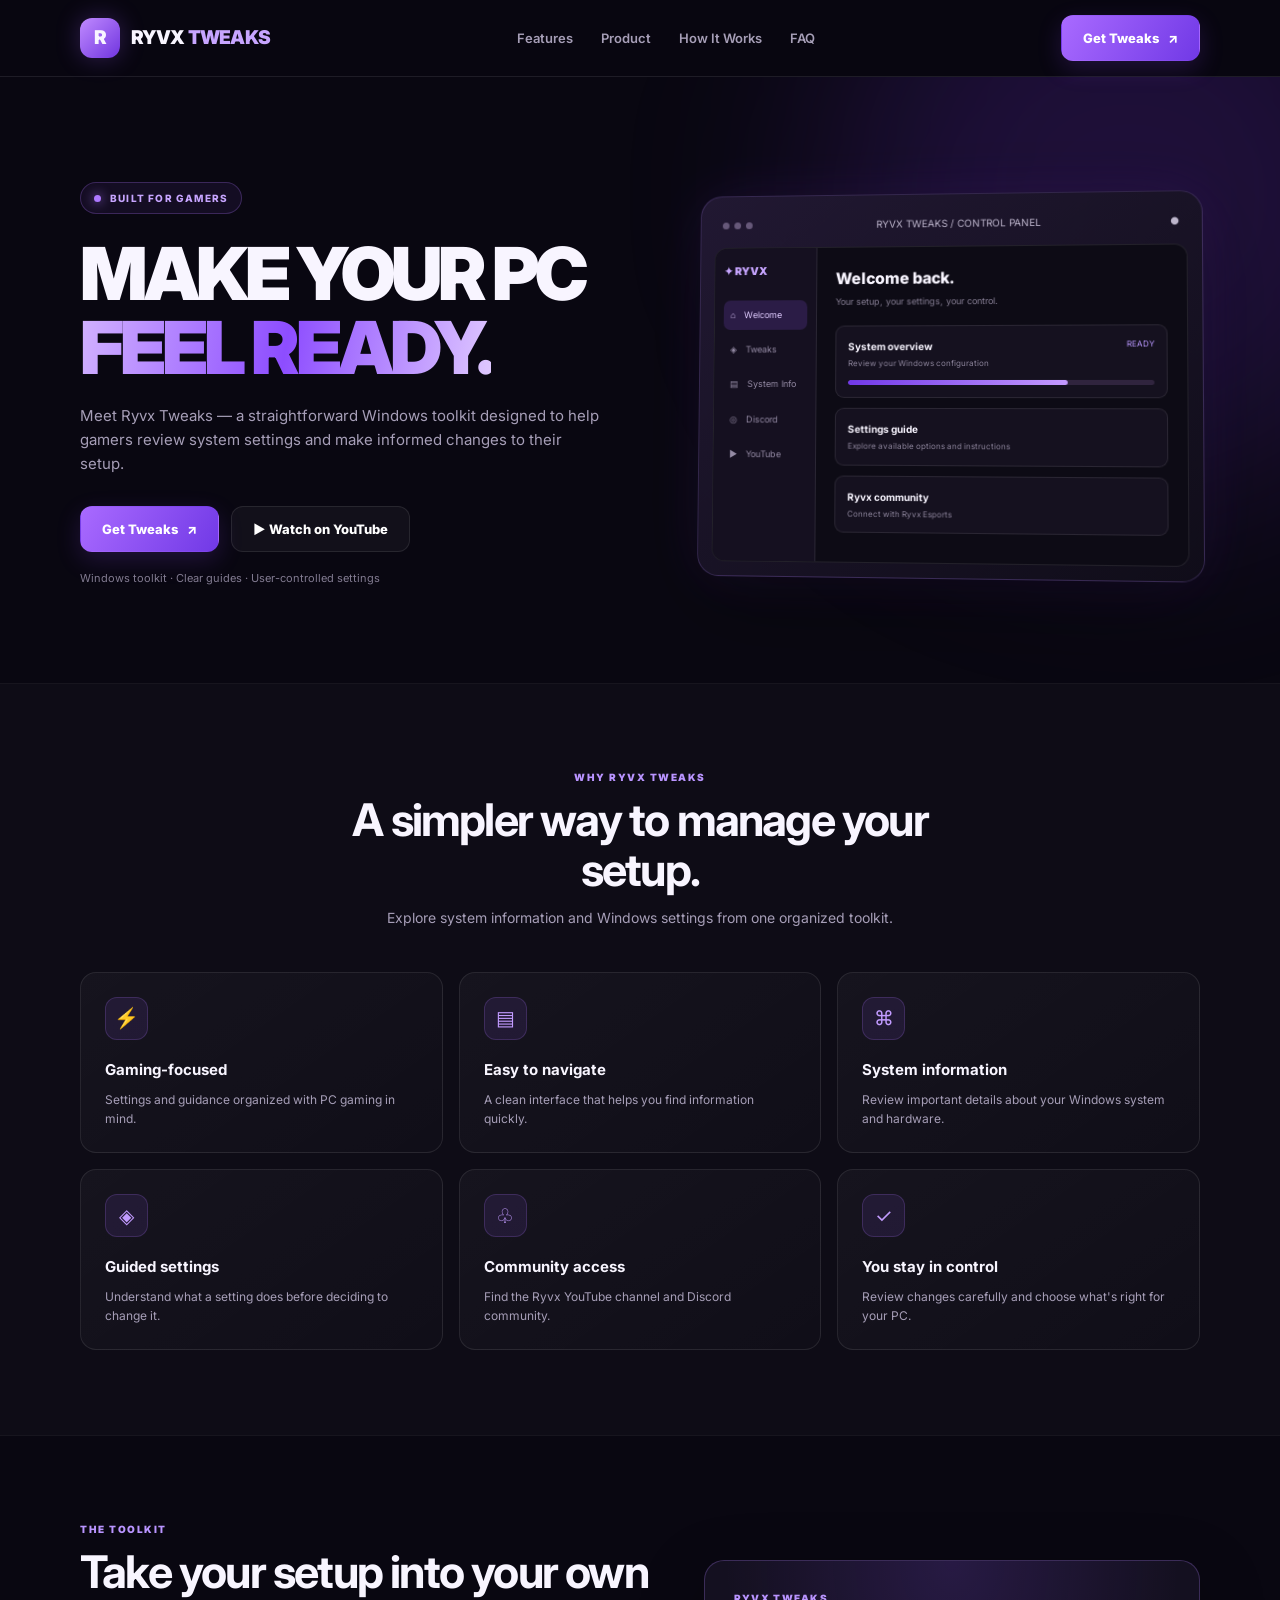
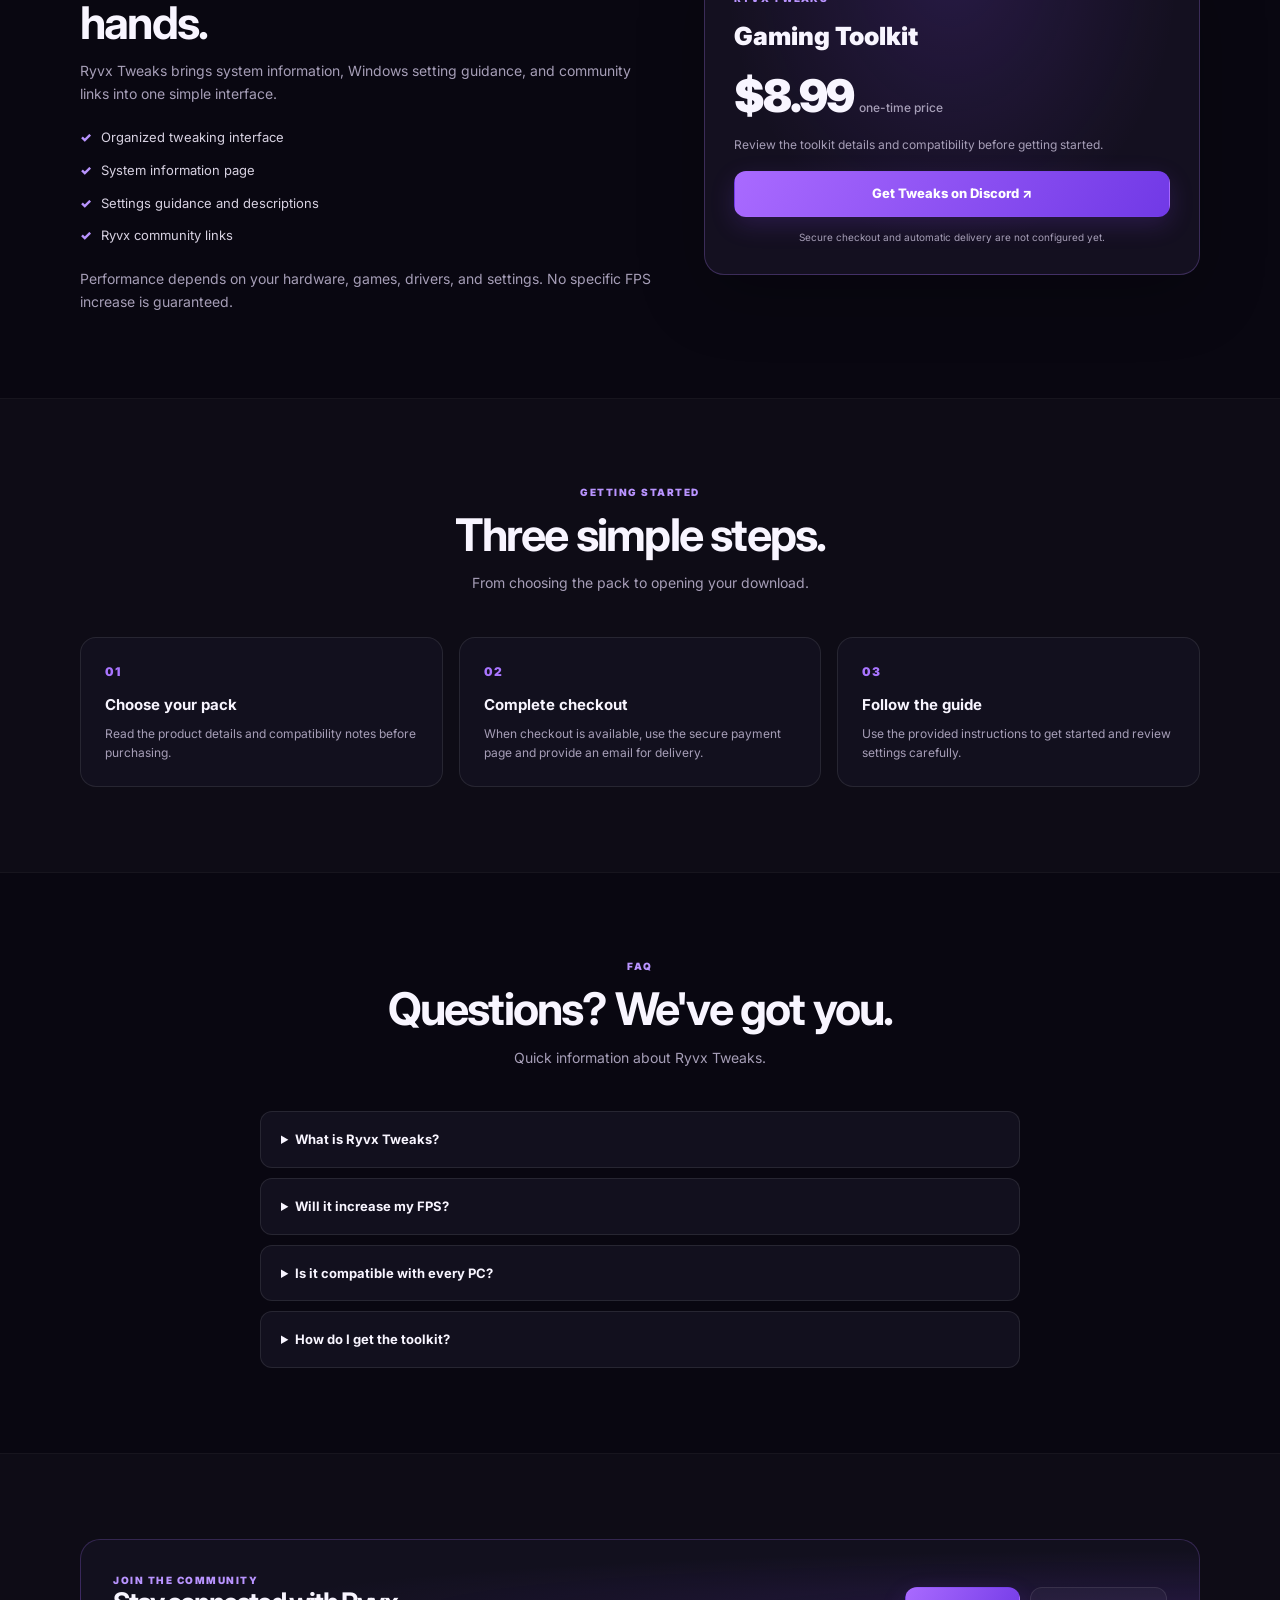
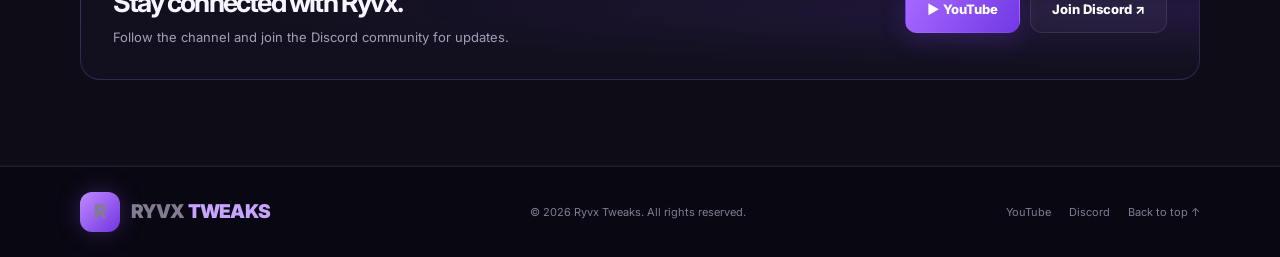
==== commit 2f018de8: "Update print statement from 'Hello' to 'Goodbye'" ====
--- a/index.html
+++ b/index.html
@@ -5,234 +5,874 @@
   <meta charset="UTF-8">
   <meta name="viewport" content="width=device-width, initial-scale=1.0">
   <meta name="theme-color" content="#090711">
-  <meta name="description" content="Ryvx Tweaks — a Windows tweaking guide and toolkit built for gamers.">
-  <title>Ryvx Tweaks | Performance Starts Here</title>
-  <link rel="stylesheet" href="style.css">
+  <meta name="description" content="Ryvx Tweaks — a gaming-focused Windows toolkit.">
+  <title>Ryvx Tweaks | Official</title>
   <link rel="preconnect" href="https://fonts.googleapis.com">
   <link rel="preconnect" href="https://fonts.gstatic.com" crossorigin>
   <link href="https://fonts.googleapis.com/css2?family=Inter:wght@400;500;600;700;800;900&display=swap" rel="stylesheet">
+
   <style>
-    /* Core styles so the page remains usable even if your old CSS differs */
     :root {
       --bg: #090711;
-      --panel: #131020;
-      --panel2: #1a152b;
-      --purple: #9b5cff;
-      --purple2: #7138e8;
+      --panel: #12101e;
+      --panel-light: #191528;
+      --purple: #9c5cff;
+      --purple-light: #c7a5ff;
       --text: #f8f5ff;
-      --muted: #aaa3ba;
+      --muted: #a69eb7;
       --border: rgba(255,255,255,.09);
     }
-    * { box-sizing: border-box; }
-    html { scroll-behavior: smooth; scroll-padding-top: 90px; }
+
+    * {
+      box-sizing: border-box;
+      margin: 0;
+      padding: 0;
+    }
+
+    html {
+      scroll-behavior: smooth;
+      scroll-padding-top: 90px;
+    }
+
     body {
-      margin: 0; background: var(--bg); color: var(--text);
-      font-family: Inter, Arial, sans-serif; line-height: 1.6;
-    }
-    a { color: inherit; text-decoration: none; }
-    button { font: inherit; }
-    .container { width: min(1120px, calc(100% - 40px)); margin: auto; }
-    .site-header {
-      position: sticky; top: 0; z-index: 50;
-      background: rgba(9,7,17,.88); backdrop-filter: blur(16px);
+      background: var(--bg);
+      color: var(--text);
+      font-family: Inter, Arial, sans-serif;
+      line-height: 1.6;
+      overflow-x: hidden;
+    }
+
+    a {
+      color: inherit;
+      text-decoration: none;
+    }
+
+    button {
+      font: inherit;
+    }
+
+    .container {
+      width: min(1120px, calc(100% - 40px));
+      margin: 0 auto;
+    }
+
+    /* NAVIGATION */
+
+    header {
+      position: sticky;
+      top: 0;
+      z-index: 100;
+      background: rgba(9,7,17,.92);
+      backdrop-filter: blur(16px);
       border-bottom: 1px solid var(--border);
     }
-    .nav { height: 76px; display: flex; align-items: center; justify-content: space-between; gap: 20px; }
-    .brand { display: flex; align-items: center; gap: 11px; font-weight: 900; font-size: 19px; letter-spacing: -.6px; }
-    .brand-mark {
-      display: grid; place-items: center; width: 39px; height: 39px; border-radius: 12px;
-      background: linear-gradient(135deg, #b47aff, #6b35df);
-      box-shadow: 0 0 25px rgba(155,92,255,.3); font-weight: 900;
-    }
-    .brand span:last-child em { color: var(--purple); font-style: normal; }
-    .nav-links { display: flex; align-items: center; gap: 28px; color: var(--muted); font-size: 13px; font-weight: 600; }
-    .nav-links a:hover { color: white; }
-    .nav-actions { display: flex; align-items: center; gap: 12px; }
+
+    .navbar {
+      min-height: 76px;
+      display: flex;
+      align-items: center;
+      justify-content: space-between;
+      gap: 20px;
+    }
+
+    .logo {
+      display: flex;
+      align-items: center;
+      gap: 11px;
+      font-size: 19px;
+      font-weight: 900;
+      letter-spacing: -.7px;
+    }
+
+    .logo-icon {
+      display: grid;
+      place-items: center;
+      width: 40px;
+      height: 40px;
+      border-radius: 12px;
+      background: linear-gradient(135deg, #c08aff, #7035df);
+      box-shadow: 0 0 25px rgba(156,92,255,.28);
+    }
+
+    .logo-purple {
+      color: var(--purple-light);
+    }
+
+    .nav-links {
+      display: flex;
+      align-items: center;
+      gap: 28px;
+      color: var(--muted);
+      font-size: 13px;
+      font-weight: 600;
+    }
+
+    .nav-links a:hover {
+      color: white;
+    }
+
+    .nav-right {
+      display: flex;
+      align-items: center;
+      gap: 10px;
+    }
+
+    .menu-button {
+      display: none;
+      padding: 8px 12px;
+      border: 1px solid var(--border);
+      border-radius: 10px;
+      background: var(--panel);
+      color: white;
+      cursor: pointer;
+    }
+
+    /* BUTTONS */
+
     .btn {
-      display: inline-flex; justify-content: center; align-items: center; gap: 9px;
-      min-height: 46px; padding: 0 20px; border-radius: 12px; border: 1px solid transparent;
-      font-size: 13px; font-weight: 800; cursor: pointer; transition: .2s ease;
-    }
-    .btn-primary { color: white; background: linear-gradient(135deg, #a66bff, #7138e8); box-shadow: 0 8px 25px rgba(130,70,235,.2); }
-    .btn-primary:hover { transform: translateY(-2px); box-shadow: 0 12px 30px rgba(130,70,235,.35); }
-    .btn-secondary { border-color: var(--border); background: rgba(255,255,255,.04); color: white; }
-    .btn-secondary:hover { background: rgba(255,255,255,.08); }
-    .menu-toggle { display: none; background: none; border: 1px solid var(--border); color: white; border-radius: 10px; padding: 8px 12px; }
-    .hero { position: relative; overflow: hidden; padding: 100px 0 85px; }
-    .hero:before {
-      content: ""; position: absolute; width: 600px; height: 600px; border-radius: 50%;
-      background: rgba(116,57,220,.17); filter: blur(100px); top: -180px; right: -100px; pointer-events: none;
-    }
-    .hero-grid { position: relative; display: grid; grid-template-columns: 1.05fr .95fr; align-items: center; gap: 60px; }
-    .eyebrow { display: inline-flex; gap: 9px; align-items: center; padding: 7px 12px; border: 1px solid rgba(170,115,255,.25); border-radius: 99px; background: rgba(155,92,255,.08); color: #c5a2ff; font-size: 11px; font-weight: 800; letter-spacing: 1px; text-transform: uppercase; }
-    .eyebrow-dot { width: 7px; height: 7px; border-radius: 50%; background: #a66bff; box-shadow: 0 0 12px #a66bff; }
-    h1 { margin: 22px 0 18px; font-size: clamp(43px, 6vw, 72px); line-height: 1.02; letter-spacing: -4px; font-weight: 900; }
-    .gradient-text { background: linear-gradient(100deg, #c49aff, #8c50ff 60%, #e3cfff); -webkit-background-clip: text; background-clip: text; color: transparent; }
-    .hero-copy { max-width: 530px; color: var(--muted); font-size: 16px; }
-    .hero-buttons { display: flex; flex-wrap: wrap; gap: 12px; margin-top: 30px; }
-    .hero-note { margin-top: 18px; color: #827b91; font-size: 11px; }
+      min-height: 46px;
+      padding: 0 21px;
+      display: inline-flex;
+      align-items: center;
+      justify-content: center;
+      gap: 9px;
+      border: 1px solid transparent;
+      border-radius: 12px;
+      font-size: 13px;
+      font-weight: 800;
+      cursor: pointer;
+      transition: transform .2s, box-shadow .2s, background .2s;
+    }
+
+    .btn-primary {
+      color: white;
+      background: linear-gradient(120deg, #a96aff, #7139e6);
+      box-shadow: 0 8px 25px rgba(130,65,230,.2);
+    }
+
+    .btn-primary:hover {
+      transform: translateY(-3px);
+      box-shadow: 0 12px 30px rgba(130,65,230,.35);
+    }
+
+    .btn-secondary {
+      color: white;
+      background: rgba(255,255,255,.04);
+      border-color: var(--border);
+    }
+
+    .btn-secondary:hover {
+      background: rgba(255,255,255,.09);
+      transform: translateY(-2px);
+    }
+
+    /* HERO */
+
+    .hero {
+      position: relative;
+      padding: 105px 0 95px;
+      overflow: hidden;
+    }
+
+    .hero::before {
+      content: "";
+      position: absolute;
+      width: 600px;
+      height: 600px;
+      right: -150px;
+      top: -180px;
+      border-radius: 50%;
+      background: rgba(125,55,225,.19);
+      filter: blur(100px);
+      pointer-events: none;
+    }
+
+    .hero-grid {
+      position: relative;
+      display: grid;
+      grid-template-columns: 1.05fr .95fr;
+      align-items: center;
+      gap: 55px;
+    }
+
+    .eyebrow {
+      display: inline-flex;
+      align-items: center;
+      gap: 9px;
+      padding: 7px 13px;
+      border: 1px solid rgba(174,120,255,.25);
+      border-radius: 50px;
+      background: rgba(156,92,255,.08);
+      color: var(--purple-light);
+      font-size: 10px;
+      font-weight: 800;
+      letter-spacing: 1.2px;
+      text-transform: uppercase;
+    }
+
+    .eyebrow-dot {
+      width: 7px;
+      height: 7px;
+      border-radius: 50%;
+      background: #ad78ff;
+      box-shadow: 0 0 12px #ad78ff;
+    }
+
+    h1 {
+      margin: 23px 0 18px;
+      font-size: clamp(44px, 6vw, 73px);
+      font-weight: 900;
+      letter-spacing: -4px;
+      line-height: 1.02;
+    }
+
+    .gradient-text {
+      color: #b78aff;
+      background: linear-gradient(100deg, #d2b3ff, #8d4dff, #e0caff);
+      -webkit-background-clip: text;
+      background-clip: text;
+      -webkit-text-fill-color: transparent;
+    }
+
+    .hero-description {
+      max-width: 520px;
+      color: var(--muted);
+      font-size: 15px;
+    }
+
+    .hero-buttons {
+      display: flex;
+      flex-wrap: wrap;
+      gap: 12px;
+      margin-top: 30px;
+    }
+
+    .hero-note {
+      margin-top: 18px;
+      color: #827b91;
+      font-size: 11px;
+    }
+
+    /* APP PREVIEW */
+
     .app-preview {
-      position: relative; padding: 14px; border: 1px solid rgba(178,135,255,.2); border-radius: 22px;
-      background: linear-gradient(145deg, rgba(36,26,57,.96), rgba(15,12,25,.98));
-      box-shadow: 0 25px 90px rgba(0,0,0,.45), 0 0 55px rgba(130,70,235,.13);
+      padding: 14px;
+      border: 1px solid rgba(175,130,255,.2);
+      border-radius: 22px;
+      background: linear-gradient(145deg, #211832, #100d19);
+      box-shadow: 0 25px 90px rgba(0,0,0,.4), 0 0 55px rgba(130,70,235,.13);
       transform: perspective(1000px) rotateY(-4deg) rotateX(2deg);
     }
-    .preview-top { display: flex; align-items: center; justify-content: space-between; padding: 7px 8px 15px; color: #c5bed2; font-size: 11px; }
-    .window-dots { display: flex; gap: 5px; }
-    .window-dots i { display: block; width: 7px; height: 7px; border-radius: 50%; background: #574b69; }
-    .preview-body { display: grid; grid-template-columns: 105px 1fr; min-height: 300px; overflow: hidden; border: 1px solid var(--border); border-radius: 14px; background: #0d0b15; }
-    .preview-side { padding: 15px 9px; background: #141020; border-right: 1px solid var(--border); }
-    .preview-logo { color: #c49aff; font-size: 10px; font-weight: 900; margin-bottom: 20px; }
-    .preview-nav { padding: 8px 7px; margin: 5px 0; border-radius: 7px; color: #8e879d; font-size: 9px; }
-    .preview-nav.active { background: rgba(155,92,255,.17); color: #d7c1ff; }
-    .preview-main { padding: 19px; }
-    .preview-title { font-size: 16px; font-weight: 800; }
-    .preview-sub { margin: 3px 0 17px; color: #837b91; font-size: 9px; }
-    .preview-card { padding: 12px; margin-bottom: 9px; border: 1px solid var(--border); border-radius: 9px; background: #15111f; }
-    .preview-card strong { display: block; font-size: 10px; }
-    .preview-card small { display: block; margin-top: 3px; color: #8d859c; font-size: 8px; }
-    .preview-status { float: right; color: #b998ff; font-size: 8px; }
-    .preview-bar { height: 5px; margin-top: 10px; border-radius: 8px; background: #2a2238; overflow: hidden; }
-    .preview-bar i { display: block; width: 72%; height: 100%; border-radius: 8px; background: linear-gradient(90deg,#7138e8,#c49aff); }
-    .section { padding: 85px 0; }
-    .section-alt { background: rgba(255,255,255,.018); border-top: 1px solid rgba(255,255,255,.035); border-bottom: 1px solid rgba(255,255,255,.035); }
-    .section-heading { max-width: 650px; margin: 0 auto 42px; text-align: center; }
-    .section-kicker { color: #b994ff; font-size: 11px; font-weight: 900; letter-spacing: 1.5px; text-transform: uppercase; }
-    h2 { margin: 10px 0 12px; font-size: clamp(30px,4vw,45px); line-height: 1.12; letter-spacing: -1.8px; }
-    .section-heading p { color: var(--muted); font-size: 14px; }
-    .feature-grid { display: grid; grid-template-columns: repeat(3,1fr); gap: 16px; }
-    .feature-card { padding: 24px; border: 1px solid var(--border); border-radius: 16px; background: linear-gradient(145deg,rgba(255,255,255,.035),rgba(255,255,255,.012)); }
-    .feature-icon { display: grid; place-items: center; width: 43px; height: 43px; margin-bottom: 18px; border: 1px solid rgba(172,120,255,.2); border-radius: 12px; background: rgba(155,92,255,.1); color: #c29bff; font-size: 20px; }
-    .feature-card h3 { margin: 0 0 8px; font-size: 15px; }
-    .feature-card p { margin: 0; color: var(--muted); font-size: 12px; }
-    .product-wrap { display: grid; grid-template-columns: 1fr .85fr; gap: 35px; align-items: center; }
-    .product-copy p { color: var(--muted); font-size: 14px; }
-    .check-list { display: grid; gap: 12px; margin: 22px 0; padding: 0; list-style: none; color: #d7d1e1; font-size: 13px; }
-    .check-list li:before { content: "✓"; color: #b994ff; font-weight: 900; margin-right: 10px; }
-    .product-card { padding: 28px; border: 1px solid rgba(177,128,255,.25); border-radius: 20px; background: radial-gradient(ellipse at top,rgba(139,76,255,.16),transparent 65%),#141020; box-shadow: 0 20px 65px rgba(0,0,0,.25); }
-    .product-label { color: #b994ff; font-size: 10px; font-weight: 900; letter-spacing: 1.3px; text-transform: uppercase; }
-    .product-name { margin: 10px 0 0; font-size: 25px; font-weight: 900; }
-    .price { margin: 15px 0; font-size: 44px; line-height: 1; font-weight: 900; letter-spacing: -2px; }
-    .price small { color: var(--muted); font-size: 12px; font-weight: 500; letter-spacing: 0; }
-    .product-card p { color: var(--muted); font-size: 12px; }
-    .product-card .btn { width: 100%; margin-top: 14px; }
-    .steps-grid { display: grid; grid-template-columns: repeat(3,1fr); gap: 16px; }
-    .step-card { padding: 24px; border: 1px solid var(--border); border-radius: 16px; background: var(--panel); }
-    .step-number { color: #a975ff; font-size: 12px; font-weight: 900; letter-spacing: 1px; }
-    .step-card h3 { margin: 12px 0 7px; font-size: 15px; }
-    .step-card p { margin: 0; color: var(--muted); font-size: 12px; }
-    .faq-list { max-width: 760px; margin: auto; display: grid; gap: 10px; }
-    details { padding: 17px 20px; border: 1px solid var(--border); border-radius: 12px; background: var(--panel); }
-    summary { cursor: pointer; font-size: 13px; font-weight: 700; }
-    details p { margin: 12px 0 0; color: var(--muted); font-size: 12px; }
-    .community-box { display: flex; align-items: center; justify-content: space-between; gap: 25px; padding: 32px; border: 1px solid rgba(169,113,255,.22); border-radius: 20px; background: radial-gradient(ellipse at right,rgba(125,62,232,.16),transparent 60%),var(--panel); }
-    .community-box h2 { margin: 0 0 8px; font-size: 27px; }
-    .community-box p { margin: 0; color: var(--muted); font-size: 13px; }
-    .community-actions { display: flex; flex-wrap: wrap; gap: 10px; }
-    .site-footer { padding: 25px 0; border-top: 1px solid var(--border); color: #827b91; font-size: 11px; }
-    .footer-inner { display: flex; align-items: center; justify-content: space-between; gap: 15px; }
-    .footer-links { display: flex; gap: 18px; }
-    .footer-links a:hover { color: white; }
-    @media(max-width:850px) {
-      .hero-grid,.product-wrap { grid-template-columns: 1fr; }
-      .hero-grid { gap: 40px; }
-      .app-preview { max-width: 600px; width: 100%; margin: auto; transform: none; }
-      .feature-grid { grid-template-columns: repeat(2,1fr); }
-      .nav-links { gap: 15px; }
-    }
-    @media(max-width:650px) {
-      .container { width: min(100% - 30px,1120px); }
-      .nav { height: 66px; }
-      .menu-toggle { display: block; }
-      .nav-links { display: none; position: absolute; top: 66px; left: 0; right: 0; padding: 15px; flex-direction: column; align-items: stretch; gap: 0; background: #100d1b; border-bottom: 1px solid var(--border); }
-      .nav-links.open { display: flex; }
-      .nav-links a { padding: 12px; }
-      .nav-actions .btn { display: none; }
-      .hero { padding: 70px 0 60px; }
-      h1 { letter-spacing: -2.5px; }
-      .hero-copy { font-size: 14px; }
-      .section { padding: 65px 0; }
-      .feature-grid,.steps-grid { grid-template-columns: 1fr; }
-      .community-box { align-items: flex-start; flex-direction: column; padding: 25px; }
-      .footer-inner { align-items: flex-start; flex-direction: column; }
-      .preview-body { grid-template-columns: 83px 1fr; min-height: 270px; }
-      .preview-main { padding: 13px; }
-    }
-    @media(prefers-reduced-motion:reduce) { html { scroll-behavior: auto; } *,*:before,*:after { transition-duration: .01ms !important; } }
+
+    .preview-top {
+      display: flex;
+      align-items: center;
+      justify-content: space-between;
+      padding: 7px 8px 15px;
+      color: #bdb5cc;
+      font-size: 10px;
+    }
+
+    .window-dots {
+      display: flex;
+      gap: 5px;
+    }
+
+    .window-dots span {
+      width: 7px;
+      height: 7px;
+      border-radius: 50%;
+      background: #665879;
+    }
+
+    .preview-window {
+      display: grid;
+      grid-template-columns: 105px 1fr;
+      min-height: 305px;
+      overflow: hidden;
+      border: 1px solid var(--border);
+      border-radius: 13px;
+      background: #0d0b15;
+    }
+
+    .preview-sidebar {
+      padding: 15px 9px;
+      border-right: 1px solid var(--border);
+      background: #151020;
+    }
+
+    .preview-brand {
+      margin-bottom: 20px;
+      color: var(--purple-light);
+      font-size: 11px;
+      font-weight: 900;
+    }
+
+    .preview-link {
+      margin: 5px 0;
+      padding: 8px 7px;
+      border-radius: 7px;
+      color: #958ba5;
+      font-size: 9px;
+    }
+
+    .preview-link.active {
+      color: #e0ccff;
+      background: rgba(156,92,255,.17);
+    }
+
+    .preview-content {
+      padding: 19px;
+    }
+
+    .preview-heading {
+      font-size: 16px;
+      font-weight: 800;
+    }
+
+    .preview-caption {
+      margin: 3px 0 17px;
+      color: #837b91;
+      font-size: 9px;
+    }
+
+    .preview-card {
+      margin-bottom: 10px;
+      padding: 12px;
+      border: 1px solid var(--border);
+      border-radius: 9px;
+      background: #15111f;
+    }
+
+    .preview-card strong {
+      display: block;
+      font-size: 10px;
+    }
+
+    .preview-card small {
+      display: block;
+      margin-top: 3px;
+      color: #8d859c;
+      font-size: 8px;
+    }
+
+    .preview-tag {
+      float: right;
+      color: #b998ff;
+      font-size: 8px;
+    }
+
+    .preview-bar {
+      height: 5px;
+      margin-top: 10px;
+      border-radius: 9px;
+      background: #30243e;
+      overflow: hidden;
+    }
+
+    .preview-bar span {
+      display: block;
+      width: 72%;
+      height: 100%;
+      border-radius: inherit;
+      background: linear-gradient(90deg,#7138e8,#c49aff);
+    }
+
+    /* GENERAL SECTIONS */
+
+    .section {
+      padding: 85px 0;
+    }
+
+    .section-alt {
+      background: rgba(255,255,255,.018);
+      border-top: 1px solid rgba(255,255,255,.035);
+      border-bottom: 1px solid rgba(255,255,255,.035);
+    }
+
+    .section-heading {
+      max-width: 650px;
+      margin: 0 auto 42px;
+      text-align: center;
+    }
+
+    .section-kicker {
+      color: #b994ff;
+      font-size: 10px;
+      font-weight: 900;
+      letter-spacing: 1.5px;
+      text-transform: uppercase;
+    }
+
+    h2 {
+      margin: 10px 0 12px;
+      font-size: clamp(30px,4vw,45px);
+      line-height: 1.12;
+      letter-spacing: -1.8px;
+    }
+
+    .section-heading p {
+      color: var(--muted);
+      font-size: 14px;
+    }
+
+    /* FEATURES */
+
+    .feature-grid {
+      display: grid;
+      grid-template-columns: repeat(3,1fr);
+      gap: 16px;
+    }
+
+    .feature-card {
+      padding: 24px;
+      border: 1px solid var(--border);
+      border-radius: 16px;
+      background: linear-gradient(145deg,rgba(255,255,255,.035),rgba(255,255,255,.012));
+      transition: transform .2s, border-color .2s;
+    }
+
+    .feature-card:hover {
+      transform: translateY(-4px);
+      border-color: rgba(174,120,255,.35);
+    }
+
+    .feature-icon {
+      display: grid;
+      place-items: center;
+      width: 43px;
+      height: 43px;
+      margin-bottom: 18px;
+      border: 1px solid rgba(172,120,255,.2);
+      border-radius: 12px;
+      background: rgba(156,92,255,.1);
+      color: #c29bff;
+      font-size: 20px;
+    }
+
+    .feature-card h3 {
+      margin-bottom: 8px;
+      font-size: 15px;
+    }
+
+    .feature-card p {
+      color: var(--muted);
+      font-size: 12px;
+    }
+
+    /* PRODUCT */
+
+    .product-grid {
+      display: grid;
+      grid-template-columns: 1fr .85fr;
+      align-items: center;
+      gap: 40px;
+    }
+
+    .product-copy p {
+      color: var(--muted);
+      font-size: 14px;
+    }
+
+    .check-list {
+      display: grid;
+      gap: 12px;
+      margin: 22px 0;
+      list-style: none;
+      color: #d7d1e1;
+      font-size: 13px;
+    }
+
+    .check-list li::before {
+      content: "✓";
+      margin-right: 10px;
+      color: #b994ff;
+      font-weight: 900;
+    }
+
+    .product-card {
+      padding: 29px;
+      border: 1px solid rgba(177,128,255,.25);
+      border-radius: 20px;
+      background: radial-gradient(ellipse at top,rgba(139,76,255,.16),transparent 65%),#141020;
+      box-shadow: 0 20px 65px rgba(0,0,0,.25);
+    }
+
+    .product-label {
+      color: #b994ff;
+      font-size: 10px;
+      font-weight: 900;
+      letter-spacing: 1.3px;
+      text-transform: uppercase;
+    }
+
+    .product-name {
+      margin-top: 10px;
+      font-size: 25px;
+      font-weight: 900;
+    }
+
+    .price {
+      margin: 15px 0;
+      font-size: 45px;
+      font-weight: 900;
+      letter-spacing: -2px;
+      line-height: 1.1;
+    }
+
+    .price small {
+      color: var(--muted);
+      font-size: 12px;
+      font-weight: 500;
+      letter-spacing: 0;
+    }
+
+    .product-card p {
+      color: var(--muted);
+      font-size: 12px;
+    }
+
+    .product-card .btn {
+      width: 100%;
+      margin-top: 16px;
+    }
+
+    .checkout-note {
+      margin-top: 12px;
+      text-align: center;
+      font-size: 10px !important;
+    }
+
+    /* STEPS */
+
+    .steps-grid {
+      display: grid;
+      grid-template-columns: repeat(3,1fr);
+      gap: 16px;
+    }
+
+    .step-card {
+      padding: 24px;
+      border: 1px solid var(--border);
+      border-radius: 16px;
+      background: var(--panel);
+    }
+
+    .step-number {
+      color: #a975ff;
+      font-size: 12px;
+      font-weight: 900;
+      letter-spacing: 1px;
+    }
+
+    .step-card h3 {
+      margin: 12px 0 7px;
+      font-size: 15px;
+    }
+
+    .step-card p {
+      color: var(--muted);
+      font-size: 12px;
+    }
+
+    /* FAQ */
+
+    .faq-list {
+      display: grid;
+      max-width: 760px;
+      gap: 10px;
+      margin: auto;
+    }
+
+    details {
+      padding: 17px 20px;
+      border: 1px solid var(--border);
+      border-radius: 12px;
+      background: var(--panel);
+    }
+
+    summary {
+      cursor: pointer;
+      font-size: 13px;
+      font-weight: 700;
+    }
+
+    details p {
+      margin-top: 12px;
+      color: var(--muted);
+      font-size: 12px;
+    }
+
+    /* COMMUNITY */
+
+    .community-box {
+      display: flex;
+      align-items: center;
+      justify-content: space-between;
+      gap: 25px;
+      padding: 32px;
+      border: 1px solid rgba(169,113,255,.22);
+      border-radius: 20px;
+      background: radial-gradient(ellipse at right,rgba(125,62,232,.16),transparent 60%),var(--panel);
+    }
+
+    .community-box h2 {
+      margin: 0 0 8px;
+      font-size: 27px;
+    }
+
+    .community-box p {
+      color: var(--muted);
+      font-size: 13px;
+    }
+
+    .community-actions {
+      display: flex;
+      flex-wrap: wrap;
+      gap: 10px;
+    }
+
+    /* FOOTER */
+
+    footer {
+      padding: 25px 0;
+      border-top: 1px solid var(--border);
+      color: #827b91;
+      font-size: 11px;
+    }
+
+    .footer-inner {
+      display: flex;
+      align-items: center;
+      justify-content: space-between;
+      gap: 15px;
+    }
+
+    .footer-links {
+      display: flex;
+      flex-wrap: wrap;
+      gap: 18px;
+    }
+
+    .footer-links a:hover {
+      color: white;
+    }
+
+    /* MOBILE */
+
+    @media (max-width: 850px) {
+      .hero-grid, .product-grid {
+        grid-template-columns: 1fr;
+      }
+
+      .hero-grid {
+        gap: 40px;
+      }
+
+      .app-preview {
+        max-width: 600px;
+        width: 100%;
+        margin: auto;
+        transform: none;
+      }
+
+      .feature-grid {
+        grid-template-columns: repeat(2,1fr);
+      }
+    }
+
+    @media (max-width: 650px) {
+      .container {
+        width: min(100% - 30px,1120px);
+      }
+
+      .navbar {
+        min-height: 66px;
+      }
+
+      .menu-button {
+        display: block;
+      }
+
+      .nav-links {
+        display: none;
+        position: absolute;
+        top: 66px;
+        left: 0;
+        right: 0;
+        padding: 14px;
+        flex-direction: column;
+        align-items: stretch;
+        gap: 0;
+        background: #100d1b;
+        border-bottom: 1px solid var(--border);
+      }
+
+      .nav-links.open {
+        display: flex;
+      }
+
+      .nav-links a {
+        padding: 12px;
+      }
+
+      .nav-right > .btn {
+        display: none;
+      }
+
+      .hero {
+        padding: 70px 0 60px;
+      }
+
+      h1 {
+        letter-spacing: -2.5px;
+      }
+
+      .hero-description {
+        font-size: 14px;
+      }
+
+      .section {
+        padding: 65px 0;
+      }
+
+      .feature-grid, .steps-grid {
+        grid-template-columns: 1fr;
+      }
+
+      .community-box {
+        align-items: flex-start;
+        flex-direction: column;
+        padding: 25px;
+      }
+
+      .footer-inner {
+        align-items: flex-start;
+        flex-direction: column;
+      }
+
+      .preview-window {
+        grid-template-columns: 83px 1fr;
+        min-height: 270px;
+      }
+
+      .preview-content {
+        padding: 13px;
+      }
+    }
+
+    @media (prefers-reduced-motion: reduce) {
+      html { scroll-behavior: auto; }
+      *, *::before, *::after { transition-duration: .01ms !important; }
+    }
   </style>
 </head>
 
 <body>
-  <header class="site-header">
-    <div class="container nav">
-      <a class="brand" href="#home" aria-label="Ryvx Tweaks home">
-        <span class="brand-mark">R</span>
-        <span>RYVX <em>TWEAKS</em></span>
+  <!-- HEADER -->
+  <header>
+    <div class="container navbar">
+      <a class="logo" href="#home" aria-label="Ryvx Tweaks home">
+        <span class="logo-icon">R</span>
+        <span>RYVX <span class="logo-purple">TWEAKS</span></span>
       </a>
 
       <nav class="nav-links" id="navLinks" aria-label="Main navigation">
         <a href="#features">Features</a>
         <a href="#product">Product</a>
-        <a href="#steps">How it works</a>
+        <a href="#steps">How It Works</a>
         <a href="#faq">FAQ</a>
       </nav>
 
-      <div class="nav-actions">
-        <a class="btn btn-primary" href="#product">Get Tweaks <span>↗</span></a>
-        <button class="menu-toggle" id="menuToggle" aria-label="Toggle navigation" aria-expanded="false">☰</button>
+      <div class="nav-right">
+        <button class="btn btn-primary" type="button" onclick="goToProduct()">
+          Get Tweaks <span>↗</span>
+        </button>
+        <button class="menu-button" id="menuButton" type="button" aria-label="Open menu" aria-expanded="false">
+          ☰
+        </button>
       </div>
     </div>
   </header>
 
   <main>
+    <!-- HERO -->
     <section class="hero" id="home">
       <div class="container hero-grid">
         <div>
-          <div class="eyebrow"><span class="eyebrow-dot"></span> Built for gamers</div>
-          <h1>MAKE YOUR PC<br><span class="gradient-text">FEEL READY.</span></h1>
-          <p class="hero-copy">
-            Meet Ryvx Tweaks — a straightforward Windows tweaking toolkit
-            designed to help gamers review system settings and make informed changes.
+          <div class="eyebrow">
+            <span class="eyebrow-dot"></span>
+            Built for gamers
+          </div>
+
+          <h1>
+            MAKE YOUR PC<br>
+            <span class="gradient-text">FEEL READY.</span>
+          </h1>
+
+          <p class="hero-description">
+            Meet Ryvx Tweaks — a straightforward Windows toolkit
+            designed to help gamers review system settings and make
+            informed changes to their setup.
           </p>
+
           <div class="hero-buttons">
-            <!-- This button now scrolls directly to the product section -->
-            <a class="btn btn-primary" href="#product">Get Tweaks <span>↗</span></a>
-            <a class="btn btn-secondary" href="https://www.youtube.com/@Ryvxesports" target="_blank" rel="noopener noreferrer">▶ Watch on YouTube</a>
+            <button class="btn btn-primary" type="button" onclick="goToProduct()">
+              Get Tweaks <span>↗</span>
+            </button>
+
+            <a class="btn btn-secondary"
+               href="https://www.youtube.com/@Ryvxesports"
+               target="_blank"
+               rel="noopener noreferrer">
+              ▶ Watch on YouTube
+            </a>
           </div>
-          <p class="hero-note">Windows toolkit · Clear guides · User-controlled settings</p>
+
+          <p class="hero-note">
+            Windows toolkit · Clear guides · User-controlled settings
+          </p>
         </div>
 
-        <div class="app-preview" aria-label="Ryvx Tweaks app preview">
+        <!-- APP PREVIEW -->
+        <div class="app-preview">
           <div class="preview-top">
-            <div class="window-dots"><i></i><i></i><i></i></div>
+            <div class="window-dots">
+              <span></span><span></span><span></span>
+            </div>
             <span>RYVX TWEAKS / CONTROL PANEL</span>
             <span>●</span>
           </div>
-          <div class="preview-body">
-            <aside class="preview-side">
-              <div class="preview-logo">✦ RYVX</div>
-              <div class="preview-nav active">⌂ &nbsp; Welcome</div>
-              <div class="preview-nav">◈ &nbsp; Tweaks</div>
-              <div class="preview-nav">▣ &nbsp; System Info</div>
-              <div class="preview-nav">◎ &nbsp; Discord</div>
-              <div class="preview-nav">▶ &nbsp; YouTube</div>
+
+          <div class="preview-window">
+            <aside class="preview-sidebar">
+              <div class="preview-brand">✦ RYVX</div>
+              <div class="preview-link active">⌂ &nbsp; Welcome</div>
+              <div class="preview-link">◈ &nbsp; Tweaks</div>
+              <div class="preview-link">▤ &nbsp; System Info</div>
+              <div class="preview-link">◎ &nbsp; Discord</div>
+              <div class="preview-link">▶ &nbsp; YouTube</div>
             </aside>
-            <div class="preview-main">
-              <div class="preview-title">Welcome back.</div>
-              <div class="preview-sub">Your setup, your settings, your control.</div>
+
+            <div class="preview-content">
+              <div class="preview-heading">Welcome back.</div>
+              <div class="preview-caption">Your setup, your settings, your control.</div>
+
               <div class="preview-card">
-                <span class="preview-status">READY</span>
+                <span class="preview-tag">READY</span>
                 <strong>System overview</strong>
                 <small>Review your Windows configuration</small>
-                <div class="preview-bar"><i></i></div>
+                <div class="preview-bar"><span></span></div>
               </div>
+
               <div class="preview-card">
                 <strong>Settings guide</strong>
                 <small>Explore available options and instructions</small>
               </div>
+
               <div class="preview-card">
                 <strong>Ryvx community</strong>
-                <small>Connect with the Ryvx Esports community</small>
+                <small>Connect with Ryvx Esports</small>
               </div>
             </div>
           </div>
@@ -240,12 +880,16 @@
       </div>
     </section>
 
+    <!-- FEATURES -->
     <section class="section section-alt" id="features">
       <div class="container">
         <div class="section-heading">
           <div class="section-kicker">Why Ryvx Tweaks</div>
           <h2>A simpler way to manage your setup.</h2>
-          <p>Explore system information and Windows settings from one organized toolkit.</p>
+          <p>
+            Explore system information and Windows settings
+            from one organized toolkit.
+          </p>
         </div>
 
         <div class="feature-grid">
@@ -254,70 +898,91 @@
             <h3>Gaming-focused</h3>
             <p>Settings and guidance organized with PC gaming in mind.</p>
           </article>
+
           <article class="feature-card">
             <div class="feature-icon">▤</div>
             <h3>Easy to navigate</h3>
-            <p>A clean interface that helps you find information without digging through menus.</p>
+            <p>A clean interface that helps you find information quickly.</p>
           </article>
+
           <article class="feature-card">
             <div class="feature-icon">⌘</div>
             <h3>System information</h3>
-            <p>Review key details about your Windows system and hardware.</p>
+            <p>Review important details about your Windows system and hardware.</p>
           </article>
+
           <article class="feature-card">
             <div class="feature-icon">◈</div>
             <h3>Guided settings</h3>
-            <p>Understand what a setting does before deciding whether to change it.</p>
+            <p>Understand what a setting does before deciding to change it.</p>
           </article>
+
           <article class="feature-card">
             <div class="feature-icon">♧</div>
             <h3>Community access</h3>
-            <p>Find the Ryvx Esports YouTube channel and Discord community.</p>
+            <p>Find the Ryvx YouTube channel and Discord community.</p>
           </article>
+
           <article class="feature-card">
             <div class="feature-icon">✓</div>
             <h3>You stay in control</h3>
-            <p>Review changes carefully and choose which settings are right for your PC.</p>
+            <p>Review changes carefully and choose what's right for your PC.</p>
           </article>
         </div>
       </div>
     </section>
 
-    <!-- IMPORTANT: Get Tweaks links directly to this section using #product -->
+    <!-- PRODUCT SECTION: BUTTONS SCROLL HERE -->
     <section class="section" id="product">
-      <div class="container product-wrap">
+      <div class="container product-grid">
         <div class="product-copy">
           <div class="section-kicker">The toolkit</div>
           <h2>Take your setup into your own hands.</h2>
+
           <p>
-            Ryvx Tweaks brings system information, Windows setting guidance,
-            and community links into one simple interface.
+            Ryvx Tweaks brings system information, Windows setting
+            guidance, and community links into one simple interface.
           </p>
+
           <ul class="check-list">
             <li>Organized tweaking interface</li>
             <li>System information page</li>
             <li>Settings guidance and descriptions</li>
             <li>Ryvx community links</li>
           </ul>
-          <p>Results depend on your hardware, settings, and games. No specific FPS increase is guaranteed.</p>
+
+          <p>
+            Performance depends on your hardware, games, drivers,
+            and settings. No specific FPS increase is guaranteed.
+          </p>
         </div>
 
         <div class="product-card">
           <div class="product-label">Ryvx Tweaks</div>
           <div class="product-name">Gaming Toolkit</div>
           <div class="price">$8.99 <small>one-time price</small></div>
-          <p>Review the toolkit details and compatibility before getting started.</p>
-          <!-- Temporary working destination: opens Discord until a secure checkout is configured -->
-          <a class="btn btn-primary" href="https://discord.gg/qN5YCF2BEQ" target="_blank" rel="noopener noreferrer">
-            Get Tweaks on Discord <span>↗</span>
+
+          <p>
+            Review the toolkit details and compatibility
+            before getting started.
+          </p>
+
+          <!-- Temporary link until secure checkout is configured -->
+          <a class="btn btn-primary"
+             href="https://discord.gg/qN5YCF2BEQ"
+             target="_blank"
+             rel="noopener noreferrer">
+            Get Tweaks on Discord ↗
           </a>
-          <p style="text-align:center;font-size:10px;margin-top:12px;">
-            Checkout and digital delivery are not automated yet.
+
+          <p class="checkout-note">
+            Secure checkout and automatic delivery are not configured yet.
           </p>
         </div>
       </div>
     </section>
 
+    <!-- HOW IT WORKS -->
     <section class="section section-alt" id="steps">
       <div class="container">
         <div class="section-heading">
@@ -325,17 +990,20 @@
           <h2>Three simple steps.</h2>
           <p>From choosing the pack to opening your download.</p>
         </div>
+
         <div class="steps-grid">
           <article class="step-card">
             <div class="step-number">01</div>
             <h3>Choose your pack</h3>
             <p>Read the product details and compatibility notes before purchasing.</p>
           </article>
+
           <article class="step-card">
             <div class="step-number">02</div>
             <h3>Complete checkout</h3>
-            <p>When checkout is available, use the secure checkout page and provide an email for delivery.</p>
+            <p>When checkout is available, use the secure payment page and provide an email for delivery.</p>
           </article>
+
           <article class="step-card">
             <div class="step-number">03</div>
             <h3>Follow the guide</h3>
@@ -345,34 +1013,53 @@
       </div>
     </section>
 
+    <!-- FAQ -->
     <section class="section" id="faq">
       <div class="container">
         <div class="section-heading">
           <div class="section-kicker">FAQ</div>
           <h2>Questions? We've got you.</h2>
-          <p>Some quick information about Ryvx Tweaks.</p>
+          <p>Quick information about Ryvx Tweaks.</p>
         </div>
+
         <div class="faq-list">
           <details>
             <summary>What is Ryvx Tweaks?</summary>
-            <p>Ryvx Tweaks is a Windows toolkit that organizes system information and Windows setting guidance for gamers.</p>
+            <p>
+              Ryvx Tweaks is a Windows toolkit that organizes
+              system information and Windows setting guidance for gamers.
+            </p>
           </details>
+
           <details>
             <summary>Will it increase my FPS?</summary>
-            <p>Performance depends on your PC, game, drivers, and current settings. No particular FPS improvement is guaranteed.</p>
+            <p>
+              Performance depends on your PC, game, drivers,
+              and current settings. No particular FPS improvement is guaranteed.
+            </p>
           </details>
+
           <details>
             <summary>Is it compatible with every PC?</summary>
-            <p>Compatibility can vary by Windows version and hardware. Check the product's compatibility notes before using it.</p>
+            <p>
+              Compatibility can vary by Windows version and hardware.
+              Check the product's compatibility notes before using it.
+            </p>
           </details>
+
           <details>
             <summary>How do I get the toolkit?</summary>
-            <p>Use the Get Tweaks button to contact the Ryvx community for current availability. A secure checkout and automatic delivery need to be configured separately.</p>
+            <p>
+              Use the Get Tweaks button to contact the Ryvx community
+              for current availability. Secure checkout and automatic
+              delivery need to be configured separately.
+            </p>
           </details>
         </div>
       </div>
     </section>
 
+    <!-- COMMUNITY -->
     <section class="section section-alt">
       <div class="container">
         <div class="community-box">
@@ -381,22 +1068,37 @@
             <h2>Stay connected with Ryvx.</h2>
             <p>Follow the channel and join the Discord community for updates.</p>
           </div>
+
           <div class="community-actions">
-            <a class="btn btn-primary" href="https://www.youtube.com/@Ryvxesports" target="_blank" rel="noopener noreferrer">▶ YouTube</a>
-            <a class="btn btn-secondary" href="https://discord.gg/qN5YCF2BEQ" target="_blank" rel="noopener noreferrer">Join Discord ↗</a>
+            <a class="btn btn-primary"
+               href="https://www.youtube.com/@Ryvxesports"
+               target="_blank"
+               rel="noopener noreferrer">
+              ▶ YouTube
+            </a>
+
+            <a class="btn btn-secondary"
+               href="https://discord.gg/qN5YCF2BEQ"
+               target="_blank"
+               rel="noopener noreferrer">
+              Join Discord ↗
+            </a>
           </div>
         </div>
       </div>
     </section>
   </main>
 
-  <footer class="site-footer">
+  <!-- FOOTER -->
+  <footer>
     <div class="container footer-inner">
-      <a class="brand" href="#home">
-        <span class="brand-mark">R</span>
-        <span>RYVX <em style="color:#9b5cff;font-style:normal;">TWEAKS</em></span>
+      <a class="logo" href="#home">
+        <span class="logo-icon">R</span>
+        <span>RYVX <span class="logo-purple">TWEAKS</span></span>
       </a>
+
       <span>© <span id="year"></span> Ryvx Tweaks. All rights reserved.</span>
+
       <div class="footer-links">
         <a href="https://www.youtube.com/@Ryvxesports" target="_blank" rel="noopener noreferrer">YouTube</a>
         <a href="https://discord.gg/qN5YCF2BEQ" target="_blank" rel="noopener noreferrer">Discord</a>
@@ -406,26 +1108,41 @@
   </footer>
 
   <script>
-    // Mobile navigation
-    const menuToggle = document.getElementById("menuToggle");
+    // Direct Get Tweaks action
+    function goToProduct() {
+      const productSection = document.getElementById("product");
+
+      if (!productSection) {
+        alert("Product section is missing. Please check the HTML.");
+        return;
+      }
+
+      productSection.scrollIntoView({
+        behavior: "smooth",
+        block: "start"
+      });
+    }
+
+    // Mobile menu
+    const menuButton = document.getElementById("menuButton");
     const navLinks = document.getElementById("navLinks");
 
-    menuToggle.addEventListener("click", () => {
+    menuButton.addEventListener("click", function () {
       const isOpen = navLinks.classList.toggle("open");
-      menuToggle.setAttribute("aria-expanded", String(isOpen));
-      menuToggle.textContent = isOpen ? "✕" : "☰";
+      menuButton.setAttribute("aria-expanded", String(isOpen));
+      menuButton.textContent = isOpen ? "✕" : "☰";
     });
 
-    // Close mobile menu after selecting a section
-    navLinks.querySelectorAll("a").forEach(link => {
-      link.addEventListener("click", () => {
+    // Close mobile menu after choosing a link
+    navLinks.querySelectorAll("a").forEach(function (link) {
+      link.addEventListener("click", function () {
         navLinks.classList.remove("open");
-        menuToggle.setAttribute("aria-expanded", "false");
-        menuToggle.textContent = "☰";
+        menuButton.setAttribute("aria-expanded", "false");
+        menuButton.textContent = "☰";
       });
     });
 
-    // Current year in footer
+    // Footer year
     document.getElementById("year").textContent = new Date().getFullYear();
   </script>
 </body>
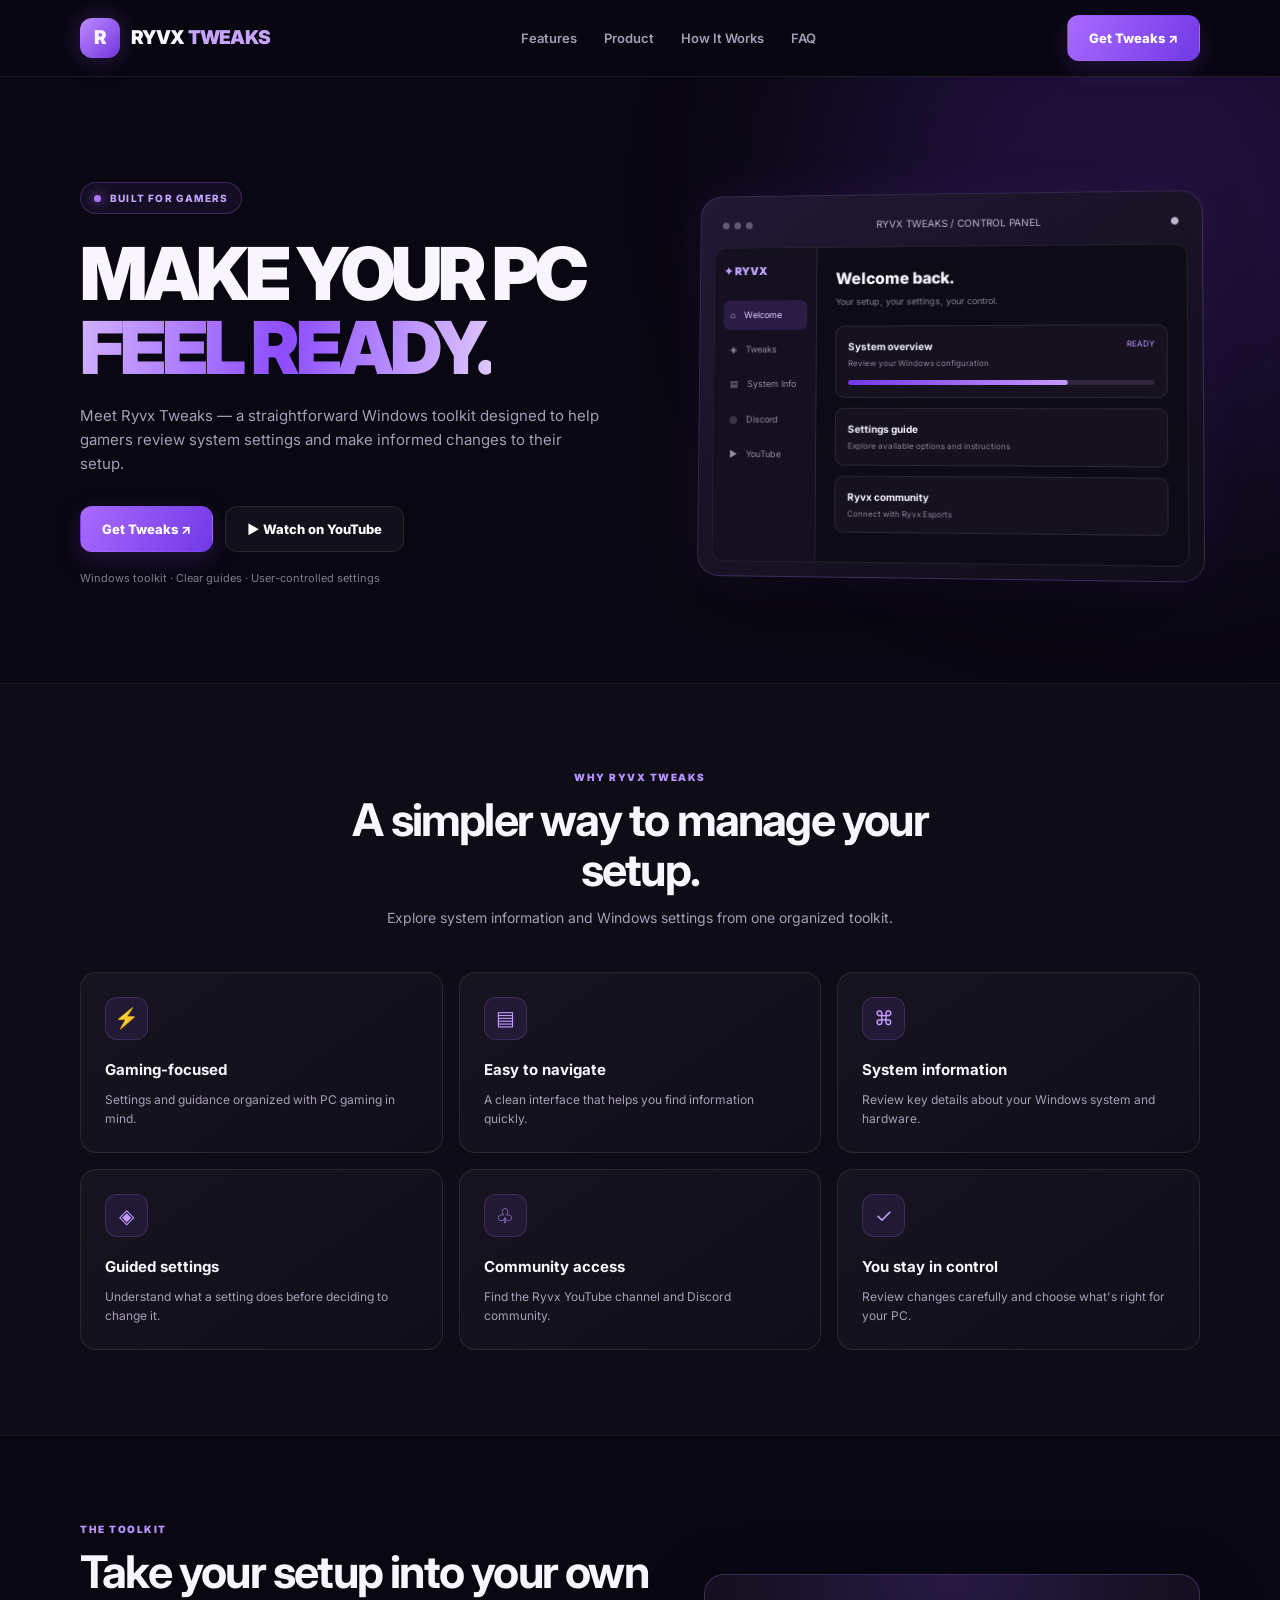
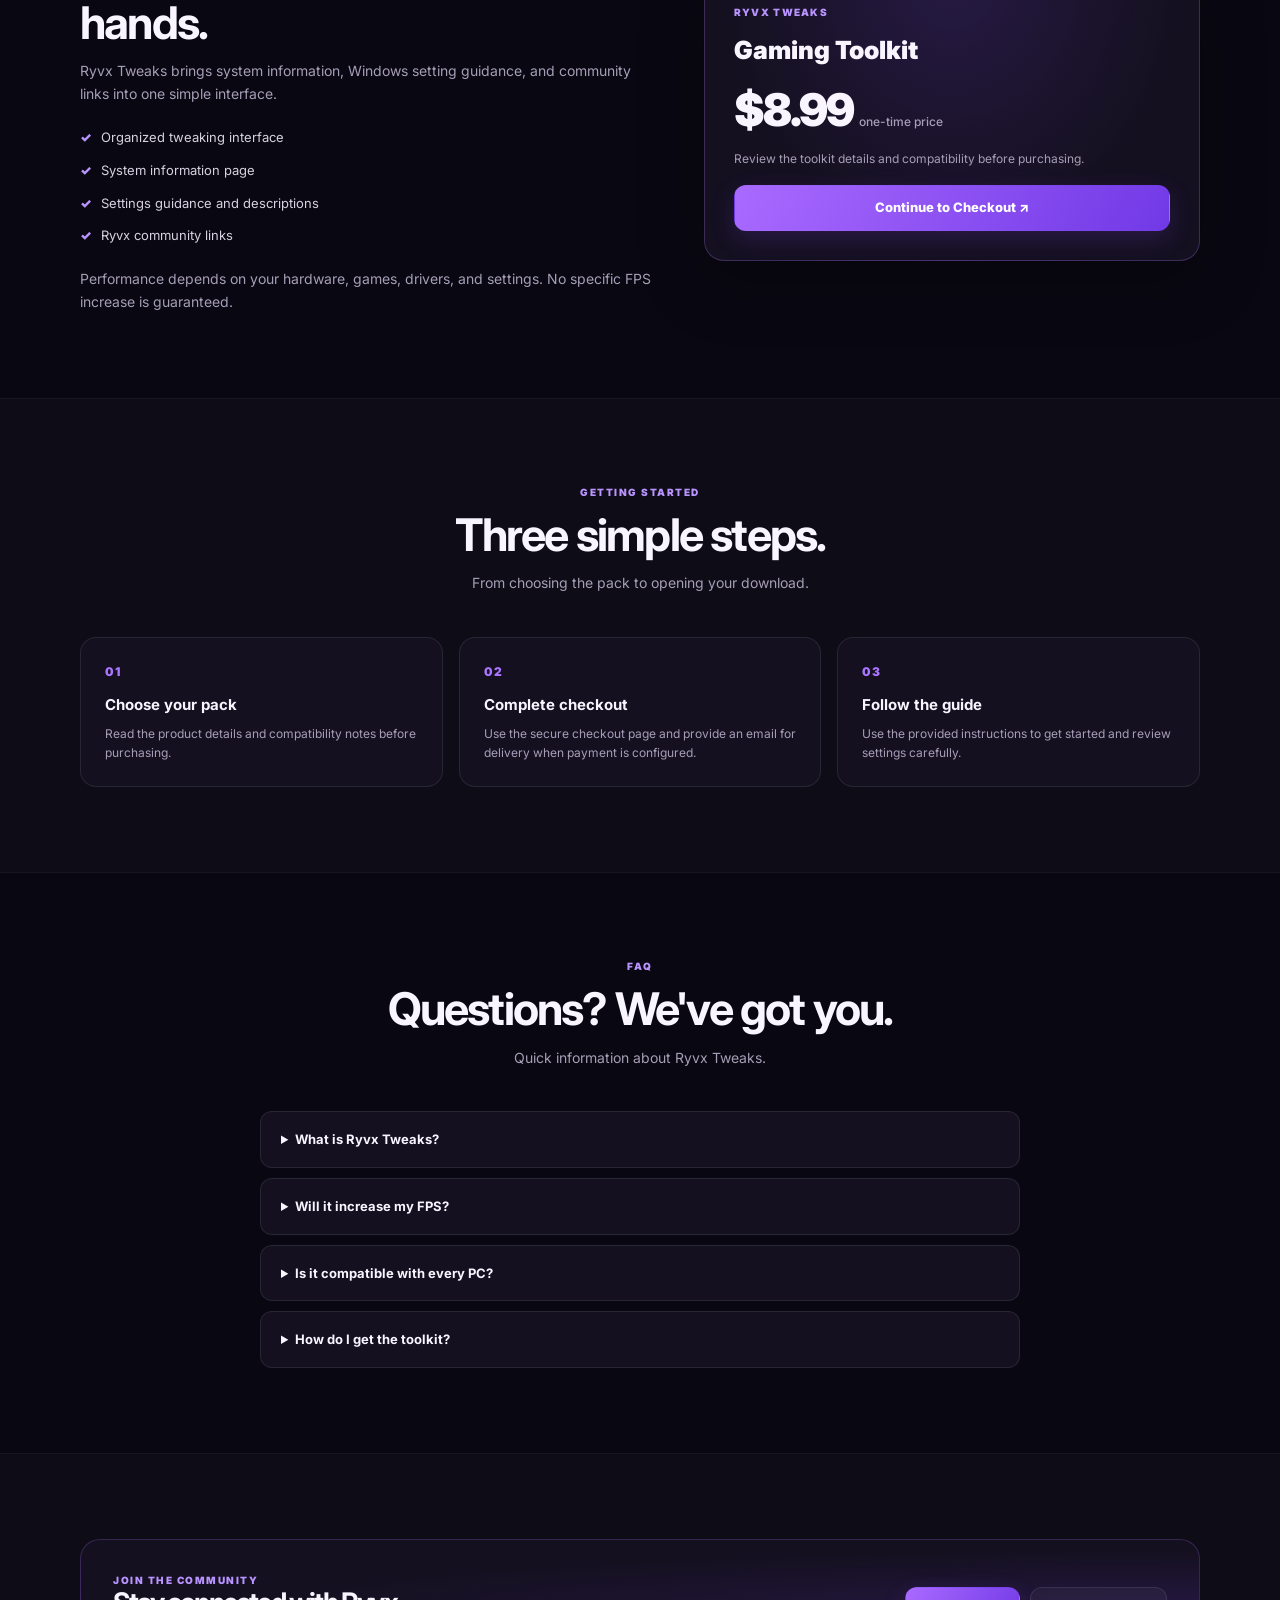
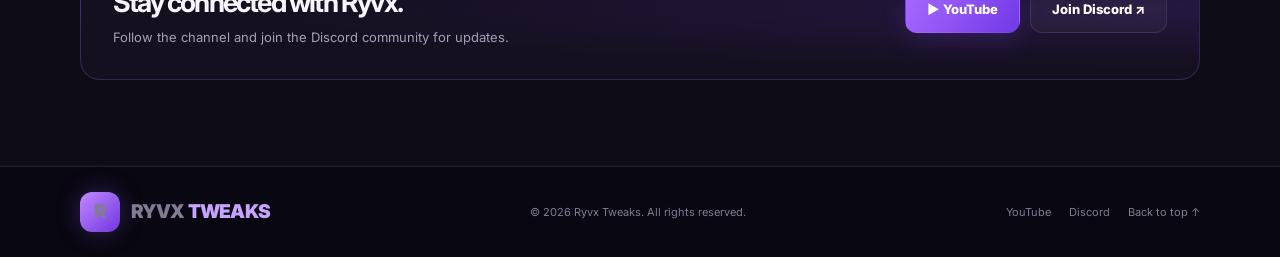
==== commit 379ec3b6: "Update title and improve HTML structure" ====
--- a/index.html
+++ b/index.html
@@ -6,7 +6,7 @@
   <meta name="viewport" content="width=device-width, initial-scale=1.0">
   <meta name="theme-color" content="#090711">
   <meta name="description" content="Ryvx Tweaks — a gaming-focused Windows toolkit.">
-  <title>Ryvx Tweaks | Official</title>
+  <title>Ryvx Tweaks | Performance Starts Here</title>
   <link rel="preconnect" href="https://fonts.googleapis.com">
   <link rel="preconnect" href="https://fonts.gstatic.com" crossorigin>
   <link href="https://fonts.googleapis.com/css2?family=Inter:wght@400;500;600;700;800;900&display=swap" rel="stylesheet">
@@ -14,8 +14,7 @@
   <style>
     :root {
       --bg: #090711;
-      --panel: #12101e;
-      --panel-light: #191528;
+      --panel: #141020;
       --purple: #9c5cff;
       --purple-light: #c7a5ff;
       --text: #f8f5ff;
@@ -23,40 +22,24 @@
       --border: rgba(255,255,255,.09);
     }
 
-    * {
-      box-sizing: border-box;
-      margin: 0;
-      padding: 0;
-    }
-
-    html {
-      scroll-behavior: smooth;
-      scroll-padding-top: 90px;
-    }
+    * { box-sizing: border-box; margin: 0; padding: 0; }
+
+    html { scroll-behavior: smooth; scroll-padding-top: 90px; }
 
     body {
       background: var(--bg);
       color: var(--text);
       font-family: Inter, Arial, sans-serif;
       line-height: 1.6;
-      overflow-x: hidden;
-    }
-
-    a {
-      color: inherit;
-      text-decoration: none;
-    }
-
-    button {
-      font: inherit;
-    }
+    }
+
+    a { color: inherit; text-decoration: none; }
+    button { font: inherit; }
 
     .container {
       width: min(1120px, calc(100% - 40px));
-      margin: 0 auto;
-    }
-
-    /* NAVIGATION */
+      margin: auto;
+    }
 
     header {
       position: sticky;
@@ -90,31 +73,58 @@
       width: 40px;
       height: 40px;
       border-radius: 12px;
-      background: linear-gradient(135deg, #c08aff, #7035df);
+      background: linear-gradient(135deg,#c08aff,#7035df);
       box-shadow: 0 0 25px rgba(156,92,255,.28);
     }
 
-    .logo-purple {
-      color: var(--purple-light);
-    }
+    .purple { color: var(--purple-light); }
 
     .nav-links {
       display: flex;
       align-items: center;
-      gap: 28px;
+      gap: 27px;
       color: var(--muted);
       font-size: 13px;
       font-weight: 600;
     }
 
-    .nav-links a:hover {
+    .nav-links a:hover { color: white; }
+
+    .btn {
+      min-height: 46px;
+      padding: 0 21px;
+      display: inline-flex;
+      align-items: center;
+      justify-content: center;
+      gap: 9px;
+      border: 1px solid transparent;
+      border-radius: 12px;
+      font-size: 13px;
+      font-weight: 800;
+      cursor: pointer;
+      transition: .2s ease;
+    }
+
+    .btn-primary {
       color: white;
-    }
-
-    .nav-right {
-      display: flex;
-      align-items: center;
-      gap: 10px;
+      background: linear-gradient(120deg,#a96aff,#7139e6);
+      box-shadow: 0 8px 25px rgba(130,65,230,.2);
+    }
+
+    .btn-primary:hover {
+      transform: translateY(-3px);
+      box-shadow: 0 12px 30px rgba(130,65,230,.35);
+    }
+
+    .btn-secondary {
+      color: white;
+      background: rgba(255,255,255,.04);
+      border-color: var(--border);
+    }
+
+    .btn-secondary:hover {
+      background: rgba(255,255,255,.09);
+      transform: translateY(-2px);
     }
 
     .menu-button {
@@ -125,45 +135,6 @@
       background: var(--panel);
       color: white;
       cursor: pointer;
-    }
-
-    /* BUTTONS */
-
-    .btn {
-      min-height: 46px;
-      padding: 0 21px;
-      display: inline-flex;
-      align-items: center;
-      justify-content: center;
-      gap: 9px;
-      border: 1px solid transparent;
-      border-radius: 12px;
-      font-size: 13px;
-      font-weight: 800;
-      cursor: pointer;
-      transition: transform .2s, box-shadow .2s, background .2s;
-    }
-
-    .btn-primary {
-      color: white;
-      background: linear-gradient(120deg, #a96aff, #7139e6);
-      box-shadow: 0 8px 25px rgba(130,65,230,.2);
-    }
-
-    .btn-primary:hover {
-      transform: translateY(-3px);
-      box-shadow: 0 12px 30px rgba(130,65,230,.35);
-    }
-
-    .btn-secondary {
-      color: white;
-      background: rgba(255,255,255,.04);
-      border-color: var(--border);
-    }
-
-    .btn-secondary:hover {
-      background: rgba(255,255,255,.09);
-      transform: translateY(-2px);
     }
 
     /* HERO */
@@ -220,15 +191,14 @@
 
     h1 {
       margin: 23px 0 18px;
-      font-size: clamp(44px, 6vw, 73px);
+      font-size: clamp(44px,6vw,73px);
       font-weight: 900;
       letter-spacing: -4px;
       line-height: 1.02;
     }
 
     .gradient-text {
-      color: #b78aff;
-      background: linear-gradient(100deg, #d2b3ff, #8d4dff, #e0caff);
+      background: linear-gradient(100deg,#d2b3ff,#8d4dff,#e0caff);
       -webkit-background-clip: text;
       background-clip: text;
       -webkit-text-fill-color: transparent;
@@ -259,8 +229,8 @@
       padding: 14px;
       border: 1px solid rgba(175,130,255,.2);
       border-radius: 22px;
-      background: linear-gradient(145deg, #211832, #100d19);
-      box-shadow: 0 25px 90px rgba(0,0,0,.4), 0 0 55px rgba(130,70,235,.13);
+      background: linear-gradient(145deg,#211832,#100d19);
+      box-shadow: 0 25px 90px rgba(0,0,0,.4),0 0 55px rgba(130,70,235,.13);
       transform: perspective(1000px) rotateY(-4deg) rotateX(2deg);
     }
 
@@ -273,11 +243,7 @@
       font-size: 10px;
     }
 
-    .window-dots {
-      display: flex;
-      gap: 5px;
-    }
-
+    .window-dots { display: flex; gap: 5px; }
     .window-dots span {
       width: 7px;
       height: 7px;
@@ -321,15 +287,8 @@
       background: rgba(156,92,255,.17);
     }
 
-    .preview-content {
-      padding: 19px;
-    }
-
-    .preview-heading {
-      font-size: 16px;
-      font-weight: 800;
-    }
-
+    .preview-content { padding: 19px; }
+    .preview-heading { font-size: 16px; font-weight: 800; }
     .preview-caption {
       margin: 3px 0 17px;
       color: #837b91;
@@ -344,11 +303,7 @@
       background: #15111f;
     }
 
-    .preview-card strong {
-      display: block;
-      font-size: 10px;
-    }
-
+    .preview-card strong { display: block; font-size: 10px; }
     .preview-card small {
       display: block;
       margin-top: 3px;
@@ -378,11 +333,9 @@
       background: linear-gradient(90deg,#7138e8,#c49aff);
     }
 
-    /* GENERAL SECTIONS */
-
-    .section {
-      padding: 85px 0;
-    }
+    /* SECTIONS */
+
+    .section { padding: 85px 0; }
 
     .section-alt {
       background: rgba(255,255,255,.018);
@@ -429,7 +382,7 @@
       border: 1px solid var(--border);
       border-radius: 16px;
       background: linear-gradient(145deg,rgba(255,255,255,.035),rgba(255,255,255,.012));
-      transition: transform .2s, border-color .2s;
+      transition: .2s ease;
     }
 
     .feature-card:hover {
@@ -450,15 +403,8 @@
       font-size: 20px;
     }
 
-    .feature-card h3 {
-      margin-bottom: 8px;
-      font-size: 15px;
-    }
-
-    .feature-card p {
-      color: var(--muted);
-      font-size: 12px;
-    }
+    .feature-card h3 { margin-bottom: 8px; font-size: 15px; }
+    .feature-card p { color: var(--muted); font-size: 12px; }
 
     /* PRODUCT */
 
@@ -469,10 +415,7 @@
       gap: 40px;
     }
 
-    .product-copy p {
-      color: var(--muted);
-      font-size: 14px;
-    }
+    .product-copy p { color: var(--muted); font-size: 14px; }
 
     .check-list {
       display: grid;
@@ -506,11 +449,7 @@
       text-transform: uppercase;
     }
 
-    .product-name {
-      margin-top: 10px;
-      font-size: 25px;
-      font-weight: 900;
-    }
+    .product-name { margin-top: 10px; font-size: 25px; font-weight: 900; }
 
     .price {
       margin: 15px 0;
@@ -527,21 +466,8 @@
       letter-spacing: 0;
     }
 
-    .product-card p {
-      color: var(--muted);
-      font-size: 12px;
-    }
-
-    .product-card .btn {
-      width: 100%;
-      margin-top: 16px;
-    }
-
-    .checkout-note {
-      margin-top: 12px;
-      text-align: center;
-      font-size: 10px !important;
-    }
+    .product-card p { color: var(--muted); font-size: 12px; }
+    .product-card .btn { width: 100%; margin-top: 16px; }
 
     /* STEPS */
 
@@ -565,15 +491,8 @@
       letter-spacing: 1px;
     }
 
-    .step-card h3 {
-      margin: 12px 0 7px;
-      font-size: 15px;
-    }
-
-    .step-card p {
-      color: var(--muted);
-      font-size: 12px;
-    }
+    .step-card h3 { margin: 12px 0 7px; font-size: 15px; }
+    .step-card p { color: var(--muted); font-size: 12px; }
 
     /* FAQ */
 
@@ -591,17 +510,8 @@
       background: var(--panel);
     }
 
-    summary {
-      cursor: pointer;
-      font-size: 13px;
-      font-weight: 700;
-    }
-
-    details p {
-      margin-top: 12px;
-      color: var(--muted);
-      font-size: 12px;
-    }
+    summary { cursor: pointer; font-size: 13px; font-weight: 700; }
+    details p { margin-top: 12px; color: var(--muted); font-size: 12px; }
 
     /* COMMUNITY */
 
@@ -616,21 +526,9 @@
       background: radial-gradient(ellipse at right,rgba(125,62,232,.16),transparent 60%),var(--panel);
     }
 
-    .community-box h2 {
-      margin: 0 0 8px;
-      font-size: 27px;
-    }
-
-    .community-box p {
-      color: var(--muted);
-      font-size: 13px;
-    }
-
-    .community-actions {
-      display: flex;
-      flex-wrap: wrap;
-      gap: 10px;
-    }
+    .community-box h2 { margin: 0 0 8px; font-size: 27px; }
+    .community-box p { color: var(--muted); font-size: 13px; }
+    .community-actions { display: flex; flex-wrap: wrap; gap: 10px; }
 
     /* FOOTER */
 
@@ -648,51 +546,25 @@
       gap: 15px;
     }
 
-    .footer-links {
-      display: flex;
-      flex-wrap: wrap;
-      gap: 18px;
-    }
-
-    .footer-links a:hover {
-      color: white;
-    }
-
-    /* MOBILE */
-
-    @media (max-width: 850px) {
-      .hero-grid, .product-grid {
-        grid-template-columns: 1fr;
-      }
-
-      .hero-grid {
-        gap: 40px;
-      }
-
+    .footer-links { display: flex; flex-wrap: wrap; gap: 18px; }
+    .footer-links a:hover { color: white; }
+
+    @media (max-width:850px) {
+      .hero-grid, .product-grid { grid-template-columns: 1fr; }
+      .hero-grid { gap: 40px; }
       .app-preview {
         max-width: 600px;
         width: 100%;
         margin: auto;
         transform: none;
       }
-
-      .feature-grid {
-        grid-template-columns: repeat(2,1fr);
-      }
-    }
-
-    @media (max-width: 650px) {
-      .container {
-        width: min(100% - 30px,1120px);
-      }
-
-      .navbar {
-        min-height: 66px;
-      }
-
-      .menu-button {
-        display: block;
-      }
+      .feature-grid { grid-template-columns: repeat(2,1fr); }
+    }
+
+    @media (max-width:650px) {
+      .container { width: min(100% - 30px,1120px); }
+      .navbar { min-height: 66px; }
+      .menu-button { display: block; }
 
       .nav-links {
         display: none;
@@ -708,73 +580,33 @@
         border-bottom: 1px solid var(--border);
       }
 
-      .nav-links.open {
-        display: flex;
-      }
-
-      .nav-links a {
-        padding: 12px;
-      }
-
-      .nav-right > .btn {
-        display: none;
-      }
-
-      .hero {
-        padding: 70px 0 60px;
-      }
-
-      h1 {
-        letter-spacing: -2.5px;
-      }
-
-      .hero-description {
-        font-size: 14px;
-      }
-
-      .section {
-        padding: 65px 0;
-      }
-
-      .feature-grid, .steps-grid {
-        grid-template-columns: 1fr;
-      }
-
-      .community-box {
-        align-items: flex-start;
-        flex-direction: column;
-        padding: 25px;
-      }
-
-      .footer-inner {
-        align-items: flex-start;
-        flex-direction: column;
-      }
-
-      .preview-window {
-        grid-template-columns: 83px 1fr;
-        min-height: 270px;
-      }
-
-      .preview-content {
-        padding: 13px;
-      }
-    }
-
-    @media (prefers-reduced-motion: reduce) {
+      .nav-links.open { display: flex; }
+      .nav-links a { padding: 12px; }
+      .nav-right > .btn { display: none; }
+      .hero { padding: 70px 0 60px; }
+      h1 { letter-spacing: -2.5px; }
+      .hero-description { font-size: 14px; }
+      .section { padding: 65px 0; }
+      .feature-grid, .steps-grid { grid-template-columns: 1fr; }
+      .community-box { align-items: flex-start; flex-direction: column; padding: 25px; }
+      .footer-inner { align-items: flex-start; flex-direction: column; }
+      .preview-window { grid-template-columns: 83px 1fr; min-height: 270px; }
+      .preview-content { padding: 13px; }
+    }
+
+    @media (prefers-reduced-motion:reduce) {
       html { scroll-behavior: auto; }
-      *, *::before, *::after { transition-duration: .01ms !important; }
+      *,*::before,*::after { transition-duration: .01ms !important; }
     }
   </style>
 </head>
 
 <body>
-  <!-- HEADER -->
   <header>
     <div class="container navbar">
       <a class="logo" href="#home" aria-label="Ryvx Tweaks home">
         <span class="logo-icon">R</span>
-        <span>RYVX <span class="logo-purple">TWEAKS</span></span>
+        <span>RYVX <span class="purple">TWEAKS</span></span>
       </a>
 
       <nav class="nav-links" id="navLinks" aria-label="Main navigation">
@@ -785,31 +617,19 @@
       </nav>
 
       <div class="nav-right">
-        <button class="btn btn-primary" type="button" onclick="goToProduct()">
-          Get Tweaks <span>↗</span>
-        </button>
-        <button class="menu-button" id="menuButton" type="button" aria-label="Open menu" aria-expanded="false">
-          ☰
-        </button>
+        <a class="btn btn-primary" href="checkout.html">Get Tweaks ↗</a>
+        <button class="menu-button" id="menuButton" type="button"
+                aria-label="Open menu" aria-expanded="false">☰</button>
       </div>
     </div>
   </header>
 
   <main>
-    <!-- HERO -->
     <section class="hero" id="home">
       <div class="container hero-grid">
         <div>
-          <div class="eyebrow">
-            <span class="eyebrow-dot"></span>
-            Built for gamers
-          </div>
-
-          <h1>
-            MAKE YOUR PC<br>
-            <span class="gradient-text">FEEL READY.</span>
-          </h1>
-
+          <div class="eyebrow"><span class="eyebrow-dot"></span> Built for gamers</div>
+          <h1>MAKE YOUR PC<br><span class="gradient-text">FEEL READY.</span></h1>
           <p class="hero-description">
             Meet Ryvx Tweaks — a straightforward Windows toolkit
             designed to help gamers review system settings and make
@@ -817,29 +637,17 @@
           </p>
 
           <div class="hero-buttons">
-            <button class="btn btn-primary" type="button" onclick="goToProduct()">
-              Get Tweaks <span>↗</span>
-            </button>
-
+            <a class="btn btn-primary" href="checkout.html">Get Tweaks ↗</a>
             <a class="btn btn-secondary"
                href="https://www.youtube.com/@Ryvxesports"
-               target="_blank"
-               rel="noopener noreferrer">
-              ▶ Watch on YouTube
-            </a>
+               target="_blank" rel="noopener noreferrer">▶ Watch on YouTube</a>
           </div>
-
-          <p class="hero-note">
-            Windows toolkit · Clear guides · User-controlled settings
-          </p>
-        </div>
-
-        <!-- APP PREVIEW -->
-        <div class="app-preview">
+          <p class="hero-note">Windows toolkit · Clear guides · User-controlled settings</p>
+        </div>
+
+        <div class="app-preview" aria-label="Ryvx Tweaks app preview">
           <div class="preview-top">
-            <div class="window-dots">
-              <span></span><span></span><span></span>
-            </div>
+            <div class="window-dots"><span></span><span></span><span></span></div>
             <span>RYVX TWEAKS / CONTROL PANEL</span>
             <span>●</span>
           </div>
@@ -880,16 +688,12 @@
       </div>
     </section>
 
-    <!-- FEATURES -->
     <section class="section section-alt" id="features">
       <div class="container">
         <div class="section-heading">
           <div class="section-kicker">Why Ryvx Tweaks</div>
           <h2>A simpler way to manage your setup.</h2>
-          <p>
-            Explore system information and Windows settings
-            from one organized toolkit.
-          </p>
+          <p>Explore system information and Windows settings from one organized toolkit.</p>
         </div>
 
         <div class="feature-grid">
@@ -898,31 +702,26 @@
             <h3>Gaming-focused</h3>
             <p>Settings and guidance organized with PC gaming in mind.</p>
           </article>
-
           <article class="feature-card">
             <div class="feature-icon">▤</div>
             <h3>Easy to navigate</h3>
             <p>A clean interface that helps you find information quickly.</p>
           </article>
-
           <article class="feature-card">
             <div class="feature-icon">⌘</div>
             <h3>System information</h3>
-            <p>Review important details about your Windows system and hardware.</p>
+            <p>Review key details about your Windows system and hardware.</p>
           </article>
-
           <article class="feature-card">
             <div class="feature-icon">◈</div>
             <h3>Guided settings</h3>
             <p>Understand what a setting does before deciding to change it.</p>
           </article>
-
           <article class="feature-card">
             <div class="feature-icon">♧</div>
             <h3>Community access</h3>
             <p>Find the Ryvx YouTube channel and Discord community.</p>
           </article>
-
           <article class="feature-card">
             <div class="feature-icon">✓</div>
             <h3>You stay in control</h3>
@@ -932,57 +731,34 @@
       </div>
     </section>
 
-    <!-- PRODUCT SECTION: BUTTONS SCROLL HERE -->
     <section class="section" id="product">
       <div class="container product-grid">
         <div class="product-copy">
           <div class="section-kicker">The toolkit</div>
           <h2>Take your setup into your own hands.</h2>
-
           <p>
             Ryvx Tweaks brings system information, Windows setting
             guidance, and community links into one simple interface.
           </p>
-
           <ul class="check-list">
             <li>Organized tweaking interface</li>
             <li>System information page</li>
             <li>Settings guidance and descriptions</li>
             <li>Ryvx community links</li>
           </ul>
-
-          <p>
-            Performance depends on your hardware, games, drivers,
-            and settings. No specific FPS increase is guaranteed.
-          </p>
+          <p>Performance depends on your hardware, games, drivers, and settings. No specific FPS increase is guaranteed.</p>
         </div>
 
         <div class="product-card">
           <div class="product-label">Ryvx Tweaks</div>
           <div class="product-name">Gaming Toolkit</div>
           <div class="price">$8.99 <small>one-time price</small></div>
-
-          <p>
-            Review the toolkit details and compatibility
-            before getting started.
-          </p>
-
-          <!-- Temporary link until secure checkout is configured -->
-          <a class="btn btn-primary"
-             href="https://discord.gg/qN5YCF2BEQ"
-             target="_blank"
-             rel="noopener noreferrer">
-            Get Tweaks on Discord ↗
-          </a>
-
-          <p class="checkout-note">
-            Secure checkout and automatic delivery are not configured yet.
-          </p>
+          <p>Review the toolkit details and compatibility before purchasing.</p>
+          <a class="btn btn-primary" href="checkout.html">Continue to Checkout ↗</a>
         </div>
       </div>
     </section>
 
-    <!-- HOW IT WORKS -->
     <section class="section section-alt" id="steps">
       <div class="container">
         <div class="section-heading">
@@ -997,13 +773,11 @@
             <h3>Choose your pack</h3>
             <p>Read the product details and compatibility notes before purchasing.</p>
           </article>
-
           <article class="step-card">
             <div class="step-number">02</div>
             <h3>Complete checkout</h3>
-            <p>When checkout is available, use the secure payment page and provide an email for delivery.</p>
+            <p>Use the secure checkout page and provide an email for delivery when payment is configured.</p>
           </article>
-
           <article class="step-card">
             <div class="step-number">03</div>
             <h3>Follow the guide</h3>
@@ -1013,7 +787,6 @@
       </div>
     </section>
 
-    <!-- FAQ -->
     <section class="section" id="faq">
       <div class="container">
         <div class="section-heading">
@@ -1025,41 +798,24 @@
         <div class="faq-list">
           <details>
             <summary>What is Ryvx Tweaks?</summary>
-            <p>
-              Ryvx Tweaks is a Windows toolkit that organizes
-              system information and Windows setting guidance for gamers.
-            </p>
+            <p>Ryvx Tweaks is a Windows toolkit that organizes system information and Windows setting guidance for gamers.</p>
           </details>
-
           <details>
             <summary>Will it increase my FPS?</summary>
-            <p>
-              Performance depends on your PC, game, drivers,
-              and current settings. No particular FPS improvement is guaranteed.
-            </p>
+            <p>Performance depends on your PC, game, drivers, and current settings. No particular FPS improvement is guaranteed.</p>
           </details>
-
           <details>
             <summary>Is it compatible with every PC?</summary>
-            <p>
-              Compatibility can vary by Windows version and hardware.
-              Check the product's compatibility notes before using it.
-            </p>
+            <p>Compatibility can vary by Windows version and hardware. Check the product's compatibility notes before using it.</p>
           </details>
-
           <details>
             <summary>How do I get the toolkit?</summary>
-            <p>
-              Use the Get Tweaks button to contact the Ryvx community
-              for current availability. Secure checkout and automatic
-              delivery need to be configured separately.
-            </p>
+            <p>Use the checkout page to review the product and payment information. A real payment link and delivery process must be configured before purchases can be completed.</p>
           </details>
         </div>
       </div>
     </section>
 
-    <!-- COMMUNITY -->
     <section class="section section-alt">
       <div class="container">
         <div class="community-box">
@@ -1068,37 +824,26 @@
             <h2>Stay connected with Ryvx.</h2>
             <p>Follow the channel and join the Discord community for updates.</p>
           </div>
-
           <div class="community-actions">
             <a class="btn btn-primary"
                href="https://www.youtube.com/@Ryvxesports"
-               target="_blank"
-               rel="noopener noreferrer">
-              ▶ YouTube
-            </a>
-
+               target="_blank" rel="noopener noreferrer">▶ YouTube</a>
             <a class="btn btn-secondary"
                href="https://discord.gg/qN5YCF2BEQ"
-               target="_blank"
-               rel="noopener noreferrer">
-              Join Discord ↗
-            </a>
+               target="_blank" rel="noopener noreferrer">Join Discord ↗</a>
           </div>
         </div>
       </div>
     </section>
   </main>
 
-  <!-- FOOTER -->
   <footer>
     <div class="container footer-inner">
       <a class="logo" href="#home">
         <span class="logo-icon">R</span>
-        <span>RYVX <span class="logo-purple">TWEAKS</span></span>
+        <span>RYVX <span class="purple">TWEAKS</span></span>
       </a>
-
       <span>© <span id="year"></span> Ryvx Tweaks. All rights reserved.</span>
-
       <div class="footer-links">
         <a href="https://www.youtube.com/@Ryvxesports" target="_blank" rel="noopener noreferrer">YouTube</a>
         <a href="https://discord.gg/qN5YCF2BEQ" target="_blank" rel="noopener noreferrer">Discord</a>
@@ -1108,32 +853,15 @@
   </footer>
 
   <script>
-    // Direct Get Tweaks action
-    function goToProduct() {
-      const productSection = document.getElementById("product");
-
-      if (!productSection) {
-        alert("Product section is missing. Please check the HTML.");
-        return;
-      }
-
-      productSection.scrollIntoView({
-        behavior: "smooth",
-        block: "start"
-      });
-    }
-
-    // Mobile menu
     const menuButton = document.getElementById("menuButton");
     const navLinks = document.getElementById("navLinks");
 
     menuButton.addEventListener("click", function () {
-      const isOpen = navLinks.classList.toggle("open");
-      menuButton.setAttribute("aria-expanded", String(isOpen));
-      menuButton.textContent = isOpen ? "✕" : "☰";
+      const open = navLinks.classList.toggle("open");
+      menuButton.setAttribute("aria-expanded", String(open));
+      menuButton.textContent = open ? "✕" : "☰";
     });
 
-    // Close mobile menu after choosing a link
     navLinks.querySelectorAll("a").forEach(function (link) {
       link.addEventListener("click", function () {
         navLinks.classList.remove("open");
@@ -1142,7 +870,6 @@
       });
     });
 
-    // Footer year
     document.getElementById("year").textContent = new Date().getFullYear();
   </script>
 </body>
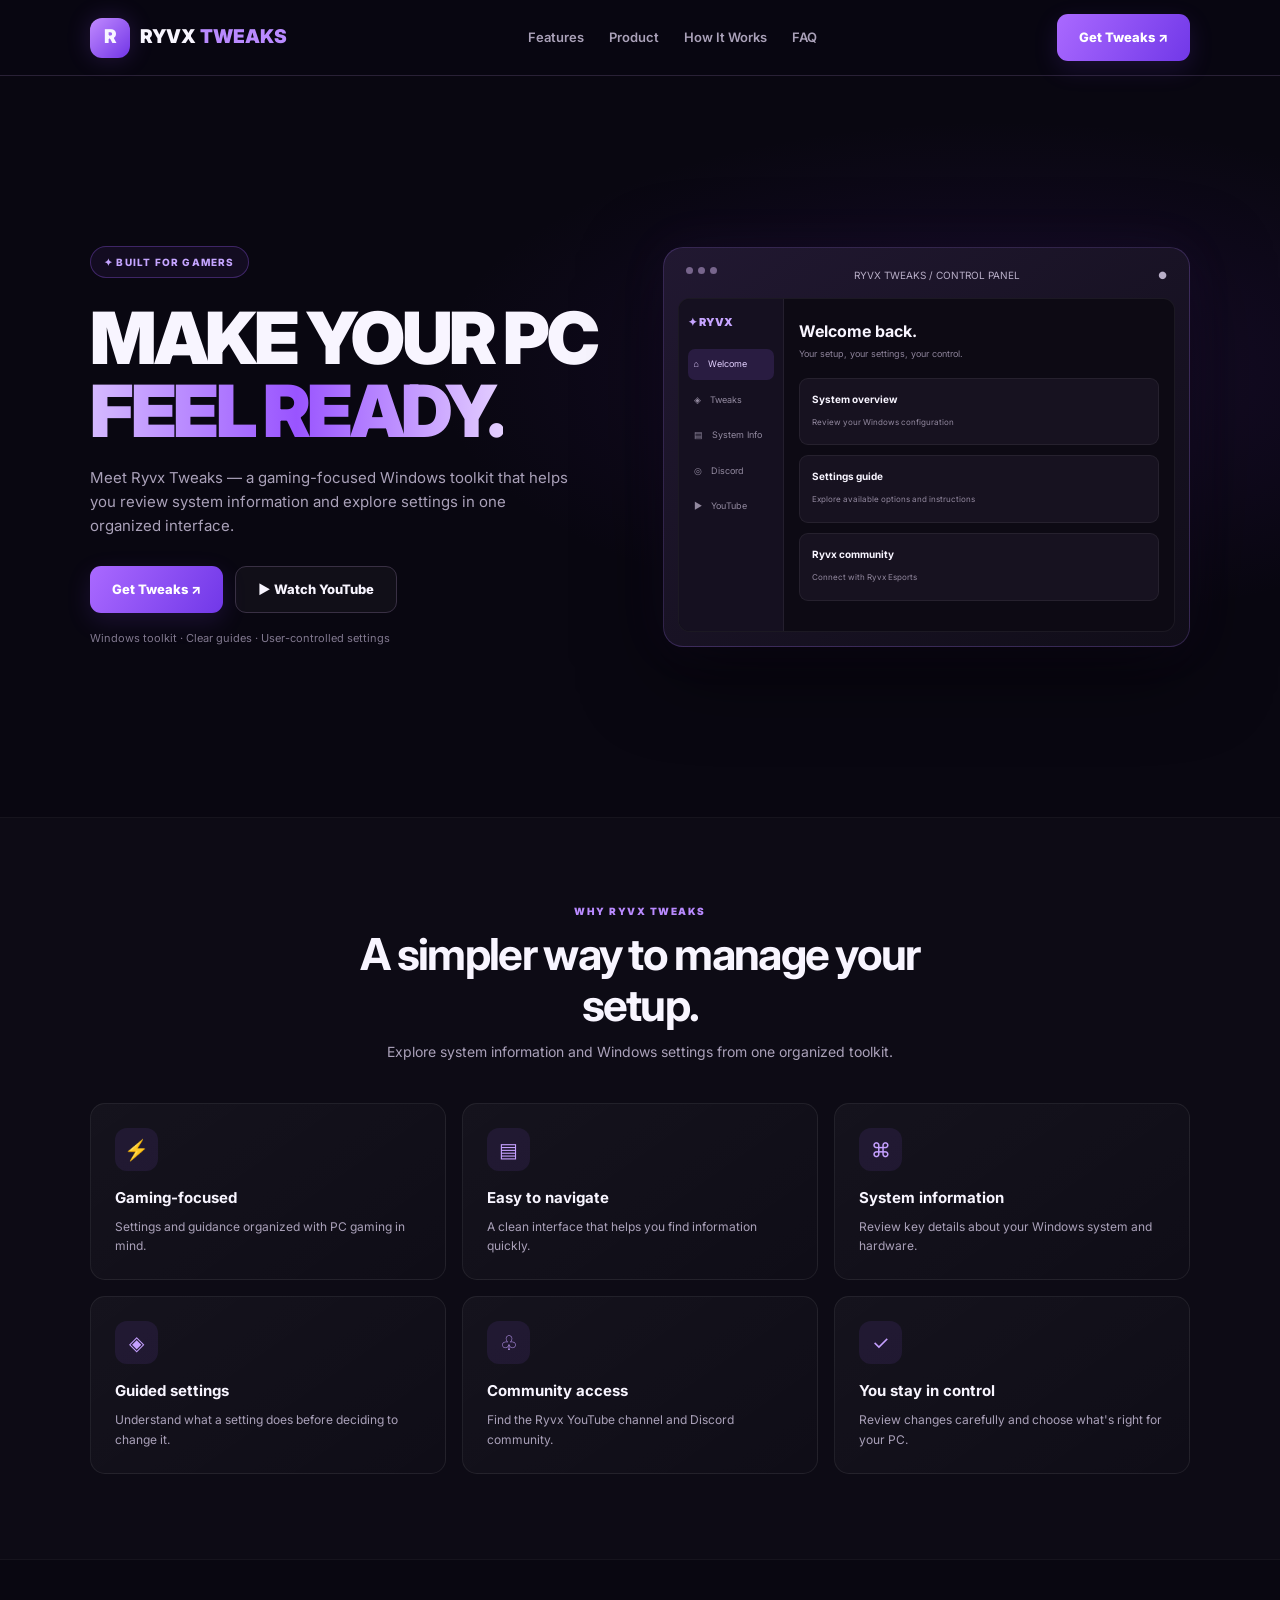
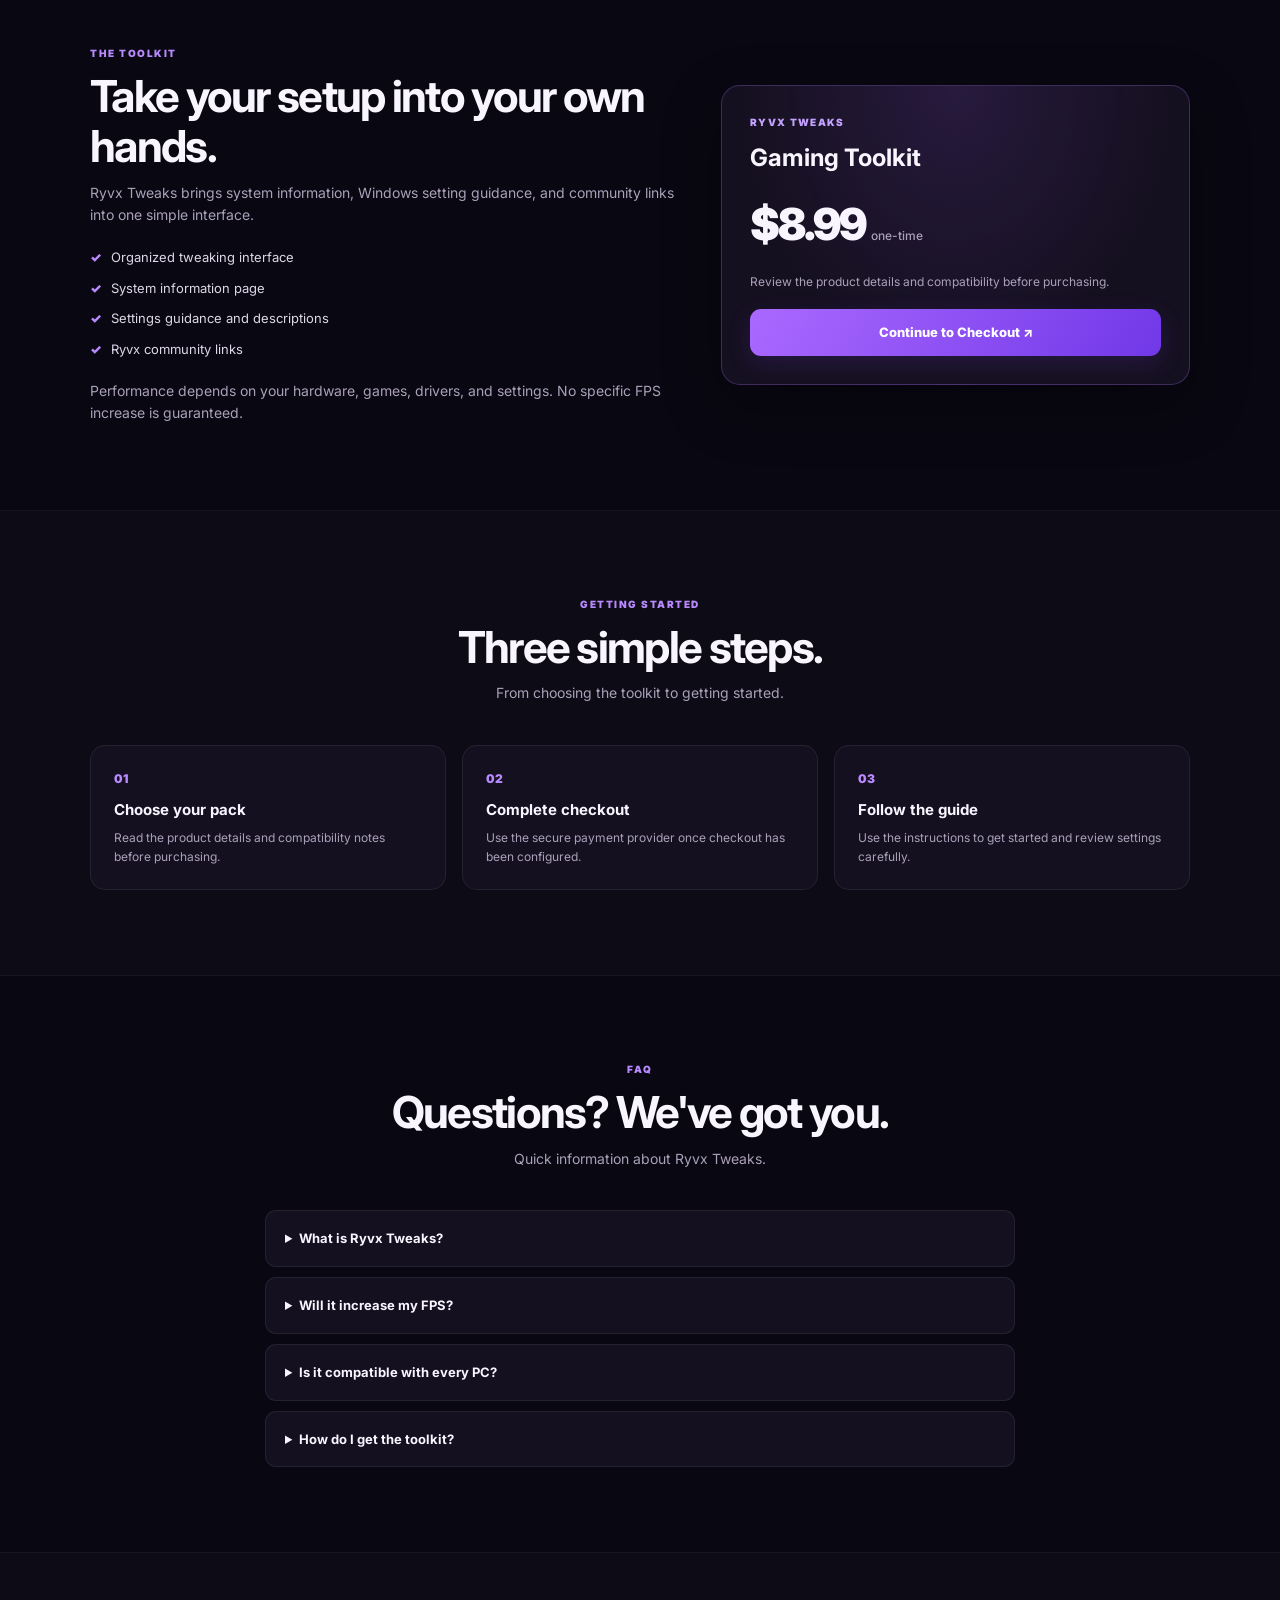
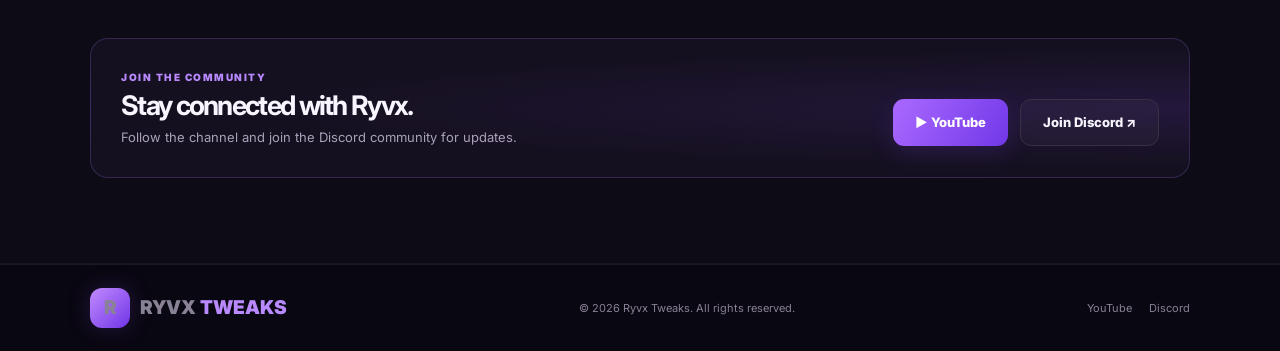
==== commit dca4fd25: "Update print statement from 'Hello' to 'Goodbye'" ====
--- a/index.html
+++ b/index.html
@@ -4,623 +4,188 @@
 <head>
   <meta charset="UTF-8">
   <meta name="viewport" content="width=device-width, initial-scale=1.0">
-  <meta name="theme-color" content="#090711">
-  <meta name="description" content="Ryvx Tweaks — a gaming-focused Windows toolkit.">
-  <title>Ryvx Tweaks | Performance Starts Here</title>
-  <link rel="preconnect" href="https://fonts.googleapis.com">
-  <link rel="preconnect" href="https://fonts.gstatic.com" crossorigin>
+  <title>Ryvx Tweaks | Gaming Toolkit</title>
   <link href="https://fonts.googleapis.com/css2?family=Inter:wght@400;500;600;700;800;900&display=swap" rel="stylesheet">
-
   <style>
-    :root {
-      --bg: #090711;
-      --panel: #141020;
-      --purple: #9c5cff;
-      --purple-light: #c7a5ff;
-      --text: #f8f5ff;
-      --muted: #a69eb7;
-      --border: rgba(255,255,255,.09);
-    }
-
     * { box-sizing: border-box; margin: 0; padding: 0; }
-
-    html { scroll-behavior: smooth; scroll-padding-top: 90px; }
-
+    html { scroll-behavior: smooth; }
     body {
-      background: var(--bg);
-      color: var(--text);
+      background: #090711;
+      color: #f8f5ff;
       font-family: Inter, Arial, sans-serif;
       line-height: 1.6;
     }
-
     a { color: inherit; text-decoration: none; }
-    button { font: inherit; }
-
-    .container {
-      width: min(1120px, calc(100% - 40px));
-      margin: auto;
-    }
-
+    .container { width: min(1100px, calc(100% - 40px)); margin: auto; }
     header {
-      position: sticky;
-      top: 0;
-      z-index: 100;
-      background: rgba(9,7,17,.92);
-      backdrop-filter: blur(16px);
-      border-bottom: 1px solid var(--border);
-    }
-
-    .navbar {
-      min-height: 76px;
-      display: flex;
-      align-items: center;
-      justify-content: space-between;
-      gap: 20px;
-    }
-
-    .logo {
-      display: flex;
-      align-items: center;
-      gap: 11px;
-      font-size: 19px;
-      font-weight: 900;
-      letter-spacing: -.7px;
-    }
-
+      position: sticky; top: 0; z-index: 10;
+      background: rgba(9,7,17,.94);
+      border-bottom: 1px solid #292136;
+      backdrop-filter: blur(14px);
+    }
+    nav {
+      min-height: 75px; display: flex; align-items: center;
+      justify-content: space-between; gap: 20px;
+    }
+    .logo { display: flex; align-items: center; gap: 10px; font-weight: 900; font-size: 19px; }
     .logo-icon {
-      display: grid;
-      place-items: center;
-      width: 40px;
-      height: 40px;
-      border-radius: 12px;
-      background: linear-gradient(135deg,#c08aff,#7035df);
-      box-shadow: 0 0 25px rgba(156,92,255,.28);
-    }
-
-    .purple { color: var(--purple-light); }
-
-    .nav-links {
-      display: flex;
-      align-items: center;
-      gap: 27px;
-      color: var(--muted);
-      font-size: 13px;
-      font-weight: 600;
-    }
-
+      width: 40px; height: 40px; display: grid; place-items: center;
+      border-radius: 12px; background: linear-gradient(135deg,#c18aff,#7135e6);
+      box-shadow: 0 0 25px #9c5cff33;
+    }
+    .purple { color: #b98aff; }
+    .nav-links { display: flex; align-items: center; gap: 25px; color: #aaa1b9; font-size: 13px; font-weight: 600; }
     .nav-links a:hover { color: white; }
-
     .btn {
-      min-height: 46px;
-      padding: 0 21px;
-      display: inline-flex;
-      align-items: center;
-      justify-content: center;
-      gap: 9px;
-      border: 1px solid transparent;
-      border-radius: 12px;
-      font-size: 13px;
-      font-weight: 800;
-      cursor: pointer;
-      transition: .2s ease;
-    }
-
+      display: inline-flex; align-items: center; justify-content: center;
+      min-height: 47px; padding: 0 22px; border-radius: 11px;
+      font-size: 13px; font-weight: 800; transition: .2s;
+    }
     .btn-primary {
-      color: white;
-      background: linear-gradient(120deg,#a96aff,#7139e6);
-      box-shadow: 0 8px 25px rgba(130,65,230,.2);
-    }
-
-    .btn-primary:hover {
-      transform: translateY(-3px);
-      box-shadow: 0 12px 30px rgba(130,65,230,.35);
-    }
-
-    .btn-secondary {
-      color: white;
-      background: rgba(255,255,255,.04);
-      border-color: var(--border);
-    }
-
-    .btn-secondary:hover {
-      background: rgba(255,255,255,.09);
-      transform: translateY(-2px);
-    }
-
-    .menu-button {
-      display: none;
-      padding: 8px 12px;
-      border: 1px solid var(--border);
-      border-radius: 10px;
-      background: var(--panel);
-      color: white;
-      cursor: pointer;
-    }
-
-    /* HERO */
-
+      color: white; background: linear-gradient(120deg,#aa69ff,#7138e8);
+      box-shadow: 0 8px 25px #8a4cff25;
+    }
+    .btn-primary:hover { transform: translateY(-3px); box-shadow: 0 12px 30px #8a4cff50; }
+    .btn-outline { border: 1px solid #393044; background: #ffffff08; }
+    .btn-outline:hover { background: #ffffff15; }
     .hero {
-      position: relative;
-      padding: 105px 0 95px;
-      overflow: hidden;
-    }
-
-    .hero::before {
-      content: "";
-      position: absolute;
-      width: 600px;
-      height: 600px;
-      right: -150px;
-      top: -180px;
-      border-radius: 50%;
-      background: rgba(125,55,225,.19);
-      filter: blur(100px);
-      pointer-events: none;
-    }
-
-    .hero-grid {
-      position: relative;
-      display: grid;
-      grid-template-columns: 1.05fr .95fr;
-      align-items: center;
-      gap: 55px;
-    }
-
-    .eyebrow {
-      display: inline-flex;
-      align-items: center;
-      gap: 9px;
-      padding: 7px 13px;
-      border: 1px solid rgba(174,120,255,.25);
-      border-radius: 50px;
-      background: rgba(156,92,255,.08);
-      color: var(--purple-light);
-      font-size: 10px;
-      font-weight: 800;
-      letter-spacing: 1.2px;
-      text-transform: uppercase;
-    }
-
-    .eyebrow-dot {
-      width: 7px;
-      height: 7px;
-      border-radius: 50%;
-      background: #ad78ff;
-      box-shadow: 0 0 12px #ad78ff;
-    }
-
-    h1 {
-      margin: 23px 0 18px;
-      font-size: clamp(44px,6vw,73px);
-      font-weight: 900;
-      letter-spacing: -4px;
-      line-height: 1.02;
-    }
-
-    .gradient-text {
-      background: linear-gradient(100deg,#d2b3ff,#8d4dff,#e0caff);
-      -webkit-background-clip: text;
-      background-clip: text;
-      -webkit-text-fill-color: transparent;
-    }
-
-    .hero-description {
-      max-width: 520px;
-      color: var(--muted);
-      font-size: 15px;
-    }
-
-    .hero-buttons {
-      display: flex;
-      flex-wrap: wrap;
-      gap: 12px;
-      margin-top: 30px;
-    }
-
-    .hero-note {
-      margin-top: 18px;
-      color: #827b91;
-      font-size: 11px;
-    }
-
-    /* APP PREVIEW */
-
-    .app-preview {
-      padding: 14px;
-      border: 1px solid rgba(175,130,255,.2);
-      border-radius: 22px;
-      background: linear-gradient(145deg,#211832,#100d19);
-      box-shadow: 0 25px 90px rgba(0,0,0,.4),0 0 55px rgba(130,70,235,.13);
-      transform: perspective(1000px) rotateY(-4deg) rotateX(2deg);
-    }
-
-    .preview-top {
-      display: flex;
-      align-items: center;
-      justify-content: space-between;
-      padding: 7px 8px 15px;
-      color: #bdb5cc;
-      font-size: 10px;
-    }
-
-    .window-dots { display: flex; gap: 5px; }
-    .window-dots span {
-      width: 7px;
-      height: 7px;
-      border-radius: 50%;
-      background: #665879;
-    }
-
-    .preview-window {
-      display: grid;
-      grid-template-columns: 105px 1fr;
-      min-height: 305px;
-      overflow: hidden;
-      border: 1px solid var(--border);
-      border-radius: 13px;
-      background: #0d0b15;
-    }
-
-    .preview-sidebar {
-      padding: 15px 9px;
-      border-right: 1px solid var(--border);
-      background: #151020;
-    }
-
-    .preview-brand {
-      margin-bottom: 20px;
-      color: var(--purple-light);
-      font-size: 11px;
-      font-weight: 900;
-    }
-
-    .preview-link {
-      margin: 5px 0;
-      padding: 8px 7px;
-      border-radius: 7px;
-      color: #958ba5;
-      font-size: 9px;
-    }
-
-    .preview-link.active {
-      color: #e0ccff;
-      background: rgba(156,92,255,.17);
-    }
-
-    .preview-content { padding: 19px; }
-    .preview-heading { font-size: 16px; font-weight: 800; }
-    .preview-caption {
-      margin: 3px 0 17px;
-      color: #837b91;
-      font-size: 9px;
-    }
-
-    .preview-card {
-      margin-bottom: 10px;
-      padding: 12px;
-      border: 1px solid var(--border);
-      border-radius: 9px;
-      background: #15111f;
-    }
-
-    .preview-card strong { display: block; font-size: 10px; }
-    .preview-card small {
-      display: block;
-      margin-top: 3px;
-      color: #8d859c;
-      font-size: 8px;
-    }
-
-    .preview-tag {
-      float: right;
-      color: #b998ff;
-      font-size: 8px;
-    }
-
-    .preview-bar {
-      height: 5px;
-      margin-top: 10px;
-      border-radius: 9px;
-      background: #30243e;
-      overflow: hidden;
-    }
-
-    .preview-bar span {
-      display: block;
-      width: 72%;
-      height: 100%;
-      border-radius: inherit;
-      background: linear-gradient(90deg,#7138e8,#c49aff);
-    }
-
-    /* SECTIONS */
-
-    .section { padding: 85px 0; }
-
-    .section-alt {
-      background: rgba(255,255,255,.018);
-      border-top: 1px solid rgba(255,255,255,.035);
-      border-bottom: 1px solid rgba(255,255,255,.035);
-    }
-
-    .section-heading {
-      max-width: 650px;
-      margin: 0 auto 42px;
-      text-align: center;
-    }
-
-    .section-kicker {
-      color: #b994ff;
-      font-size: 10px;
-      font-weight: 900;
-      letter-spacing: 1.5px;
-      text-transform: uppercase;
-    }
-
-    h2 {
-      margin: 10px 0 12px;
-      font-size: clamp(30px,4vw,45px);
-      line-height: 1.12;
-      letter-spacing: -1.8px;
-    }
-
-    .section-heading p {
-      color: var(--muted);
-      font-size: 14px;
-    }
-
-    /* FEATURES */
-
-    .feature-grid {
-      display: grid;
-      grid-template-columns: repeat(3,1fr);
-      gap: 16px;
-    }
-
-    .feature-card {
-      padding: 24px;
-      border: 1px solid var(--border);
-      border-radius: 16px;
-      background: linear-gradient(145deg,rgba(255,255,255,.035),rgba(255,255,255,.012));
-      transition: .2s ease;
-    }
-
-    .feature-card:hover {
-      transform: translateY(-4px);
-      border-color: rgba(174,120,255,.35);
-    }
-
+      min-height: 600px; display: flex; align-items: center;
+      position: relative; overflow: hidden;
+      background: radial-gradient(ellipse at 78% 40%,#57259a30,transparent 40%);
+    }
+    .hero-grid { display: grid; grid-template-columns: 1fr 1fr; align-items: center; gap: 45px; padding: 85px 0; }
+    .tag {
+      display: inline-block; padding: 7px 13px; border: 1px solid #9c5cff50;
+      border-radius: 30px; color: #c5a5ff; background: #9c5cff12;
+      font-size: 10px; font-weight: 800; letter-spacing: 1.2px;
+    }
+    h1 { margin: 23px 0 18px; font-size: clamp(43px,6vw,72px); line-height: 1.02; letter-spacing: -3.5px; font-weight: 900; }
+    .gradient {
+      background: linear-gradient(90deg,#d5baff,#9954ff,#e4cfff);
+      -webkit-background-clip: text; background-clip: text; color: transparent;
+    }
+    .hero p { max-width: 490px; color: #aaa1b9; font-size: 15px; }
+    .actions { display: flex; flex-wrap: wrap; gap: 12px; margin-top: 28px; }
+    .note { margin-top: 17px; font-size: 11px !important; color: #81788f !important; }
+    .app {
+      padding: 14px; border: 1px solid #a878ff35; border-radius: 20px;
+      background: linear-gradient(145deg,#211831,#100d18);
+      box-shadow: 0 25px 80px #0008,0 0 50px #9c5cff12;
+    }
+    .app-top { display: flex; justify-content: space-between; color: #b9afc8; font-size: 10px; padding: 5px 8px 15px; }
+    .dots { display: flex; gap: 5px; }
+    .dots i { width: 7px; height: 7px; border-radius: 50%; background: #77658c; }
+    .app-body { display: grid; grid-template-columns: 105px 1fr; min-height: 290px; border: 1px solid #ffffff10; border-radius: 12px; overflow: hidden; background: #0d0a14; }
+    .sidebar { padding: 15px 9px; background: #151020; border-right: 1px solid #ffffff10; }
+    .side-title { color: #c6a4ff; font-size: 11px; font-weight: 900; margin-bottom: 18px; }
+    .side-link { padding: 8px 6px; margin: 5px 0; border-radius: 7px; color: #92899f; font-size: 9px; }
+    .side-link.active { color: #e2d0ff; background: #9c5cff26; }
+    .app-main { padding: 20px 15px; }
+    .app-main h3 { font-size: 16px; }
+    .app-main p { color: #8c8299; font-size: 9px; margin: 3px 0 16px; }
+    .mock-card { padding: 12px; margin-bottom: 10px; border: 1px solid #ffffff10; border-radius: 9px; background: #171220; }
+    .mock-card b { display: block; font-size: 10px; }
+    .mock-card span { color: #93899f; font-size: 8px; }
+    section { padding: 85px 0; }
+    .alt { background: #ffffff04; border-top: 1px solid #ffffff09; border-bottom: 1px solid #ffffff09; }
+    .section-title { text-align: center; max-width: 650px; margin: 0 auto 40px; }
+    .kicker { color: #b98aff; font-size: 10px; font-weight: 900; letter-spacing: 1.5px; }
+    h2 { margin: 10px 0; font-size: clamp(30px,4vw,44px); line-height: 1.15; letter-spacing: -1.7px; }
+    .section-title p { color: #aaa1b9; font-size: 14px; }
+    .features { display: grid; grid-template-columns: repeat(3,1fr); gap: 16px; }
+    .feature {
+      padding: 24px; border: 1px solid #ffffff12; border-radius: 15px;
+      background: linear-gradient(145deg,#ffffff09,#ffffff03);
+      transition: .2s;
+    }
+    .feature:hover { transform: translateY(-4px); border-color: #9c5cff65; }
     .feature-icon {
-      display: grid;
-      place-items: center;
-      width: 43px;
-      height: 43px;
-      margin-bottom: 18px;
-      border: 1px solid rgba(172,120,255,.2);
-      border-radius: 12px;
-      background: rgba(156,92,255,.1);
-      color: #c29bff;
-      font-size: 20px;
-    }
-
-    .feature-card h3 { margin-bottom: 8px; font-size: 15px; }
-    .feature-card p { color: var(--muted); font-size: 12px; }
-
-    /* PRODUCT */
-
-    .product-grid {
-      display: grid;
-      grid-template-columns: 1fr .85fr;
-      align-items: center;
-      gap: 40px;
-    }
-
-    .product-copy p { color: var(--muted); font-size: 14px; }
-
-    .check-list {
-      display: grid;
-      gap: 12px;
-      margin: 22px 0;
-      list-style: none;
-      color: #d7d1e1;
-      font-size: 13px;
-    }
-
-    .check-list li::before {
-      content: "✓";
-      margin-right: 10px;
-      color: #b994ff;
-      font-weight: 900;
-    }
-
+      display: grid; place-items: center; width: 43px; height: 43px;
+      margin-bottom: 15px; border-radius: 12px; color: #c5a0ff;
+      background: #9c5cff19; font-size: 20px;
+    }
+    .feature h3 { font-size: 15px; margin-bottom: 7px; }
+    .feature p { color: #aaa1b9; font-size: 12px; }
+    .product-grid { display: grid; grid-template-columns: 1fr .8fr; align-items: center; gap: 45px; }
+    .product-copy p { color: #aaa1b9; font-size: 14px; }
+    .checks { list-style: none; margin: 20px 0; display: grid; gap: 10px; color: #ded7e9; font-size: 13px; }
+    .checks li::before { content: "✓"; color: #b98aff; margin-right: 10px; font-weight: 900; }
     .product-card {
-      padding: 29px;
-      border: 1px solid rgba(177,128,255,.25);
-      border-radius: 20px;
-      background: radial-gradient(ellipse at top,rgba(139,76,255,.16),transparent 65%),#141020;
-      box-shadow: 0 20px 65px rgba(0,0,0,.25);
-    }
-
-    .product-label {
-      color: #b994ff;
-      font-size: 10px;
-      font-weight: 900;
-      letter-spacing: 1.3px;
-      text-transform: uppercase;
-    }
-
-    .product-name { margin-top: 10px; font-size: 25px; font-weight: 900; }
-
-    .price {
-      margin: 15px 0;
-      font-size: 45px;
-      font-weight: 900;
-      letter-spacing: -2px;
-      line-height: 1.1;
-    }
-
-    .price small {
-      color: var(--muted);
-      font-size: 12px;
-      font-weight: 500;
-      letter-spacing: 0;
-    }
-
-    .product-card p { color: var(--muted); font-size: 12px; }
-    .product-card .btn { width: 100%; margin-top: 16px; }
-
-    /* STEPS */
-
-    .steps-grid {
-      display: grid;
-      grid-template-columns: repeat(3,1fr);
-      gap: 16px;
-    }
-
-    .step-card {
-      padding: 24px;
-      border: 1px solid var(--border);
-      border-radius: 16px;
-      background: var(--panel);
-    }
-
-    .step-number {
-      color: #a975ff;
-      font-size: 12px;
-      font-weight: 900;
-      letter-spacing: 1px;
-    }
-
-    .step-card h3 { margin: 12px 0 7px; font-size: 15px; }
-    .step-card p { color: var(--muted); font-size: 12px; }
-
-    /* FAQ */
-
-    .faq-list {
-      display: grid;
-      max-width: 760px;
-      gap: 10px;
-      margin: auto;
-    }
-
-    details {
-      padding: 17px 20px;
-      border: 1px solid var(--border);
-      border-radius: 12px;
-      background: var(--panel);
-    }
-
+      padding: 28px; border: 1px solid #aa78ff45; border-radius: 19px;
+      background: radial-gradient(ellipse at top,#9c5cff22,transparent 65%),#151020;
+      box-shadow: 0 20px 60px #0005;
+    }
+    .product-label { color: #c4a2ff; font-size: 10px; font-weight: 900; letter-spacing: 1.3px; }
+    .product-card h3 { margin-top: 9px; font-size: 24px; }
+    .price { font-size: 44px; font-weight: 900; letter-spacing: -2px; margin: 12px 0; }
+    .price small { color: #aaa1b9; font-size: 12px; font-weight: 500; letter-spacing: 0; }
+    .product-card p { color: #aaa1b9; font-size: 12px; }
+    .product-card .btn { width: 100%; margin-top: 18px; }
+    .steps { display: grid; grid-template-columns: repeat(3,1fr); gap: 16px; }
+    .step { padding: 23px; border: 1px solid #ffffff12; border-radius: 15px; background: #151020; }
+    .step-number { color: #b98aff; font-size: 12px; font-weight: 900; }
+    .step h3 { margin: 10px 0 6px; font-size: 15px; }
+    .step p { color: #aaa1b9; font-size: 12px; }
+    .faq { max-width: 750px; margin: auto; display: grid; gap: 10px; }
+    details { padding: 17px 19px; border: 1px solid #ffffff12; border-radius: 11px; background: #151020; }
     summary { cursor: pointer; font-size: 13px; font-weight: 700; }
-    details p { margin-top: 12px; color: var(--muted); font-size: 12px; }
-
-    /* COMMUNITY */
-
-    .community-box {
-      display: flex;
-      align-items: center;
-      justify-content: space-between;
-      gap: 25px;
-      padding: 32px;
-      border: 1px solid rgba(169,113,255,.22);
-      border-radius: 20px;
-      background: radial-gradient(ellipse at right,rgba(125,62,232,.16),transparent 60%),var(--panel);
-    }
-
-    .community-box h2 { margin: 0 0 8px; font-size: 27px; }
-    .community-box p { color: var(--muted); font-size: 13px; }
-    .community-actions { display: flex; flex-wrap: wrap; gap: 10px; }
-
-    /* FOOTER */
-
-    footer {
-      padding: 25px 0;
-      border-top: 1px solid var(--border);
-      color: #827b91;
-      font-size: 11px;
-    }
-
-    .footer-inner {
-      display: flex;
-      align-items: center;
-      justify-content: space-between;
-      gap: 15px;
-    }
-
-    .footer-links { display: flex; flex-wrap: wrap; gap: 18px; }
+    details p { color: #aaa1b9; font-size: 12px; margin-top: 10px; }
+    .community {
+      display: flex; align-items: center; justify-content: space-between; gap: 25px;
+      padding: 30px; border: 1px solid #a878ff35; border-radius: 18px;
+      background: radial-gradient(ellipse at right,#8a4cff20,transparent 60%),#151020;
+    }
+    .community h2 { font-size: 27px; margin: 5px 0; }
+    .community p { color: #aaa1b9; font-size: 13px; }
+    footer { border-top: 1px solid #ffffff12; padding: 23px 0; color: #898195; font-size: 11px; }
+    .footer-inner { display: flex; justify-content: space-between; align-items: center; gap: 15px; }
+    .footer-links { display: flex; gap: 17px; }
     .footer-links a:hover { color: white; }
-
-    @media (max-width:850px) {
-      .hero-grid, .product-grid { grid-template-columns: 1fr; }
-      .hero-grid { gap: 40px; }
-      .app-preview {
-        max-width: 600px;
-        width: 100%;
-        margin: auto;
-        transform: none;
+    @media(max-width:800px) {
+      .hero-grid,.product-grid { grid-template-columns: 1fr; }
+      .app { max-width: 600px; width: 100%; margin: auto; }
+      .features { grid-template-columns: repeat(2,1fr); }
+    }
+    @media(max-width:600px) {
+      .container { width: calc(100% - 30px); }
+      .nav-links { display: none; }
+      .nav-links.open {
+        display: flex; position: absolute; top: 75px; left: 0; right: 0;
+        padding: 15px; flex-direction: column; align-items: stretch;
+        background: #100d19; border-bottom: 1px solid #ffffff15;
       }
-      .feature-grid { grid-template-columns: repeat(2,1fr); }
-    }
-
-    @media (max-width:650px) {
-      .container { width: min(100% - 30px,1120px); }
-      .navbar { min-height: 66px; }
-      .menu-button { display: block; }
-
-      .nav-links {
-        display: none;
-        position: absolute;
-        top: 66px;
-        left: 0;
-        right: 0;
-        padding: 14px;
-        flex-direction: column;
-        align-items: stretch;
-        gap: 0;
-        background: #100d1b;
-        border-bottom: 1px solid var(--border);
-      }
-
-      .nav-links.open { display: flex; }
-      .nav-links a { padding: 12px; }
-      .nav-right > .btn { display: none; }
-      .hero { padding: 70px 0 60px; }
-      h1 { letter-spacing: -2.5px; }
-      .hero-description { font-size: 14px; }
-      .section { padding: 65px 0; }
-      .feature-grid, .steps-grid { grid-template-columns: 1fr; }
-      .community-box { align-items: flex-start; flex-direction: column; padding: 25px; }
-      .footer-inner { align-items: flex-start; flex-direction: column; }
-      .preview-window { grid-template-columns: 83px 1fr; min-height: 270px; }
-      .preview-content { padding: 13px; }
-    }
-
-    @media (prefers-reduced-motion:reduce) {
-      html { scroll-behavior: auto; }
-      *,*::before,*::after { transition-duration: .01ms !important; }
-    }
+      .nav-links a { padding: 9px; }
+      .menu { display: block !important; }
+      .nav-cta { display: none; }
+      .hero-grid { padding: 65px 0; }
+      h1 { letter-spacing: -2px; }
+      section { padding: 65px 0; }
+      .features,.steps { grid-template-columns: 1fr; }
+      .community,.footer-inner { align-items: flex-start; flex-direction: column; }
+      .app-body { grid-template-columns: 83px 1fr; }
+    }
+    .menu { display: none; border: 1px solid #ffffff20; border-radius: 9px; padding: 8px 11px; background: #151020; color: white; cursor: pointer; }
   </style>
 </head>
-
 <body>
   <header>
-    <div class="container navbar">
-      <a class="logo" href="#home" aria-label="Ryvx Tweaks home">
-        <span class="logo-icon">R</span>
-        <span>RYVX <span class="purple">TWEAKS</span></span>
-      </a>
-
-      <nav class="nav-links" id="navLinks" aria-label="Main navigation">
-        <a href="#features">Features</a>
-        <a href="#product">Product</a>
-        <a href="#steps">How It Works</a>
-        <a href="#faq">FAQ</a>
+    <div class="container">
+      <nav>
+        <a class="logo" href="index.html">
+          <span class="logo-icon">R</span>
+          <span>RYVX <span class="purple">TWEAKS</span></span>
+        </a>
+        <div class="nav-links" id="navLinks">
+          <a href="#features">Features</a>
+          <a href="#product">Product</a>
+          <a href="#steps">How It Works</a>
+          <a href="#faq">FAQ</a>
+        </div>
+        <div style="display:flex;align-items:center;gap:10px">
+          <a class="btn btn-primary nav-cta" href="./checkout.html">Get Tweaks ↗</a>
+          <button class="menu" id="menuButton" type="button" aria-label="Open menu">☰</button>
+        </div>
       </nav>
-
-      <div class="nav-right">
-        <a class="btn btn-primary" href="checkout.html">Get Tweaks ↗</a>
-        <button class="menu-button" id="menuButton" type="button"
-                aria-label="Open menu" aria-expanded="false">☰</button>
-      </div>
     </div>
   </header>
 
@@ -628,119 +193,64 @@
     <section class="hero" id="home">
       <div class="container hero-grid">
         <div>
-          <div class="eyebrow"><span class="eyebrow-dot"></span> Built for gamers</div>
-          <h1>MAKE YOUR PC<br><span class="gradient-text">FEEL READY.</span></h1>
-          <p class="hero-description">
-            Meet Ryvx Tweaks — a straightforward Windows toolkit
-            designed to help gamers review system settings and make
-            informed changes to their setup.
-          </p>
-
-          <div class="hero-buttons">
-            <a class="btn btn-primary" href="checkout.html">Get Tweaks ↗</a>
-            <a class="btn btn-secondary"
-               href="https://www.youtube.com/@Ryvxesports"
-               target="_blank" rel="noopener noreferrer">▶ Watch on YouTube</a>
+          <span class="tag">✦ BUILT FOR GAMERS</span>
+          <h1>MAKE YOUR PC<br><span class="gradient">FEEL READY.</span></h1>
+          <p>Meet Ryvx Tweaks — a gaming-focused Windows toolkit that helps you review system information and explore settings in one organized interface.</p>
+          <div class="actions">
+            <a class="btn btn-primary" href="./checkout.html">Get Tweaks ↗</a>
+            <a class="btn btn-outline" href="https://www.youtube.com/@Ryvxesports" target="_blank" rel="noopener noreferrer">▶ Watch YouTube</a>
           </div>
-          <p class="hero-note">Windows toolkit · Clear guides · User-controlled settings</p>
-        </div>
-
-        <div class="app-preview" aria-label="Ryvx Tweaks app preview">
-          <div class="preview-top">
-            <div class="window-dots"><span></span><span></span><span></span></div>
-            <span>RYVX TWEAKS / CONTROL PANEL</span>
-            <span>●</span>
-          </div>
-
-          <div class="preview-window">
-            <aside class="preview-sidebar">
-              <div class="preview-brand">✦ RYVX</div>
-              <div class="preview-link active">⌂ &nbsp; Welcome</div>
-              <div class="preview-link">◈ &nbsp; Tweaks</div>
-              <div class="preview-link">▤ &nbsp; System Info</div>
-              <div class="preview-link">◎ &nbsp; Discord</div>
-              <div class="preview-link">▶ &nbsp; YouTube</div>
+          <p class="note">Windows toolkit · Clear guides · User-controlled settings</p>
+        </div>
+
+        <div class="app">
+          <div class="app-top"><span class="dots"><i></i><i></i><i></i></span><span>RYVX TWEAKS / CONTROL PANEL</span><span>●</span></div>
+          <div class="app-body">
+            <aside class="sidebar">
+              <div class="side-title">✦ RYVX</div>
+              <div class="side-link active">⌂ &nbsp; Welcome</div>
+              <div class="side-link">◈ &nbsp; Tweaks</div>
+              <div class="side-link">▤ &nbsp; System Info</div>
+              <div class="side-link">◎ &nbsp; Discord</div>
+              <div class="side-link">▶ &nbsp; YouTube</div>
             </aside>
-
-            <div class="preview-content">
-              <div class="preview-heading">Welcome back.</div>
-              <div class="preview-caption">Your setup, your settings, your control.</div>
-
-              <div class="preview-card">
-                <span class="preview-tag">READY</span>
-                <strong>System overview</strong>
-                <small>Review your Windows configuration</small>
-                <div class="preview-bar"><span></span></div>
-              </div>
-
-              <div class="preview-card">
-                <strong>Settings guide</strong>
-                <small>Explore available options and instructions</small>
-              </div>
-
-              <div class="preview-card">
-                <strong>Ryvx community</strong>
-                <small>Connect with Ryvx Esports</small>
-              </div>
+            <div class="app-main">
+              <h3>Welcome back.</h3>
+              <p>Your setup, your settings, your control.</p>
+              <div class="mock-card"><b>System overview</b><span>Review your Windows configuration</span></div>
+              <div class="mock-card"><b>Settings guide</b><span>Explore available options and instructions</span></div>
+              <div class="mock-card"><b>Ryvx community</b><span>Connect with Ryvx Esports</span></div>
             </div>
           </div>
         </div>
       </div>
     </section>
 
-    <section class="section section-alt" id="features">
+    <section class="alt" id="features">
       <div class="container">
-        <div class="section-heading">
-          <div class="section-kicker">Why Ryvx Tweaks</div>
+        <div class="section-title">
+          <div class="kicker">WHY RYVX TWEAKS</div>
           <h2>A simpler way to manage your setup.</h2>
           <p>Explore system information and Windows settings from one organized toolkit.</p>
         </div>
-
-        <div class="feature-grid">
-          <article class="feature-card">
-            <div class="feature-icon">⚡</div>
-            <h3>Gaming-focused</h3>
-            <p>Settings and guidance organized with PC gaming in mind.</p>
-          </article>
-          <article class="feature-card">
-            <div class="feature-icon">▤</div>
-            <h3>Easy to navigate</h3>
-            <p>A clean interface that helps you find information quickly.</p>
-          </article>
-          <article class="feature-card">
-            <div class="feature-icon">⌘</div>
-            <h3>System information</h3>
-            <p>Review key details about your Windows system and hardware.</p>
-          </article>
-          <article class="feature-card">
-            <div class="feature-icon">◈</div>
-            <h3>Guided settings</h3>
-            <p>Understand what a setting does before deciding to change it.</p>
-          </article>
-          <article class="feature-card">
-            <div class="feature-icon">♧</div>
-            <h3>Community access</h3>
-            <p>Find the Ryvx YouTube channel and Discord community.</p>
-          </article>
-          <article class="feature-card">
-            <div class="feature-icon">✓</div>
-            <h3>You stay in control</h3>
-            <p>Review changes carefully and choose what's right for your PC.</p>
-          </article>
-        </div>
-      </div>
-    </section>
-
-    <section class="section" id="product">
+        <div class="features">
+          <article class="feature"><div class="feature-icon">⚡</div><h3>Gaming-focused</h3><p>Settings and guidance organized with PC gaming in mind.</p></article>
+          <article class="feature"><div class="feature-icon">▤</div><h3>Easy to navigate</h3><p>A clean interface that helps you find information quickly.</p></article>
+          <article class="feature"><div class="feature-icon">⌘</div><h3>System information</h3><p>Review key details about your Windows system and hardware.</p></article>
+          <article class="feature"><div class="feature-icon">◈</div><h3>Guided settings</h3><p>Understand what a setting does before deciding to change it.</p></article>
+          <article class="feature"><div class="feature-icon">♧</div><h3>Community access</h3><p>Find the Ryvx YouTube channel and Discord community.</p></article>
+          <article class="feature"><div class="feature-icon">✓</div><h3>You stay in control</h3><p>Review changes carefully and choose what's right for your PC.</p></article>
+        </div>
+      </div>
+    </section>
+
+    <section id="product">
       <div class="container product-grid">
         <div class="product-copy">
-          <div class="section-kicker">The toolkit</div>
+          <div class="kicker">THE TOOLKIT</div>
           <h2>Take your setup into your own hands.</h2>
-          <p>
-            Ryvx Tweaks brings system information, Windows setting
-            guidance, and community links into one simple interface.
-          </p>
-          <ul class="check-list">
+          <p>Ryvx Tweaks brings system information, Windows setting guidance, and community links into one simple interface.</p>
+          <ul class="checks">
             <li>Organized tweaking interface</li>
             <li>System information page</li>
             <li>Settings guidance and descriptions</li>
@@ -748,89 +258,58 @@
           </ul>
           <p>Performance depends on your hardware, games, drivers, and settings. No specific FPS increase is guaranteed.</p>
         </div>
-
         <div class="product-card">
-          <div class="product-label">Ryvx Tweaks</div>
-          <div class="product-name">Gaming Toolkit</div>
-          <div class="price">$8.99 <small>one-time price</small></div>
-          <p>Review the toolkit details and compatibility before purchasing.</p>
-          <a class="btn btn-primary" href="checkout.html">Continue to Checkout ↗</a>
-        </div>
-      </div>
-    </section>
-
-    <section class="section section-alt" id="steps">
+          <div class="product-label">RYVX TWEAKS</div>
+          <h3>Gaming Toolkit</h3>
+          <div class="price">$8.99 <small>one-time</small></div>
+          <p>Review the product details and compatibility before purchasing.</p>
+          <a class="btn btn-primary" href="./checkout.html">Continue to Checkout ↗</a>
+        </div>
+      </div>
+    </section>
+
+    <section class="alt" id="steps">
       <div class="container">
-        <div class="section-heading">
-          <div class="section-kicker">Getting started</div>
+        <div class="section-title">
+          <div class="kicker">GETTING STARTED</div>
           <h2>Three simple steps.</h2>
-          <p>From choosing the pack to opening your download.</p>
-        </div>
-
-        <div class="steps-grid">
-          <article class="step-card">
-            <div class="step-number">01</div>
-            <h3>Choose your pack</h3>
-            <p>Read the product details and compatibility notes before purchasing.</p>
-          </article>
-          <article class="step-card">
-            <div class="step-number">02</div>
-            <h3>Complete checkout</h3>
-            <p>Use the secure checkout page and provide an email for delivery when payment is configured.</p>
-          </article>
-          <article class="step-card">
-            <div class="step-number">03</div>
-            <h3>Follow the guide</h3>
-            <p>Use the provided instructions to get started and review settings carefully.</p>
-          </article>
-        </div>
-      </div>
-    </section>
-
-    <section class="section" id="faq">
+          <p>From choosing the toolkit to getting started.</p>
+        </div>
+        <div class="steps">
+          <article class="step"><div class="step-number">01</div><h3>Choose your pack</h3><p>Read the product details and compatibility notes before purchasing.</p></article>
+          <article class="step"><div class="step-number">02</div><h3>Complete checkout</h3><p>Use the secure payment provider once checkout has been configured.</p></article>
+          <article class="step"><div class="step-number">03</div><h3>Follow the guide</h3><p>Use the instructions to get started and review settings carefully.</p></article>
+        </div>
+      </div>
+    </section>
+
+    <section id="faq">
       <div class="container">
-        <div class="section-heading">
-          <div class="section-kicker">FAQ</div>
+        <div class="section-title">
+          <div class="kicker">FAQ</div>
           <h2>Questions? We've got you.</h2>
           <p>Quick information about Ryvx Tweaks.</p>
         </div>
-
-        <div class="faq-list">
-          <details>
-            <summary>What is Ryvx Tweaks?</summary>
-            <p>Ryvx Tweaks is a Windows toolkit that organizes system information and Windows setting guidance for gamers.</p>
-          </details>
-          <details>
-            <summary>Will it increase my FPS?</summary>
-            <p>Performance depends on your PC, game, drivers, and current settings. No particular FPS improvement is guaranteed.</p>
-          </details>
-          <details>
-            <summary>Is it compatible with every PC?</summary>
-            <p>Compatibility can vary by Windows version and hardware. Check the product's compatibility notes before using it.</p>
-          </details>
-          <details>
-            <summary>How do I get the toolkit?</summary>
-            <p>Use the checkout page to review the product and payment information. A real payment link and delivery process must be configured before purchases can be completed.</p>
-          </details>
-        </div>
-      </div>
-    </section>
-
-    <section class="section section-alt">
+        <div class="faq">
+          <details><summary>What is Ryvx Tweaks?</summary><p>A Windows toolkit that organizes system information and Windows setting guidance for gamers.</p></details>
+          <details><summary>Will it increase my FPS?</summary><p>Performance depends on your PC, game, drivers, and current settings. No specific FPS improvement is guaranteed.</p></details>
+          <details><summary>Is it compatible with every PC?</summary><p>Compatibility can vary by Windows version and hardware. Check the product compatibility notes before using it.</p></details>
+          <details><summary>How do I get the toolkit?</summary><p>Click Get Tweaks to open the checkout page. Payment and digital delivery need to be configured before accepting orders.</p></details>
+        </div>
+      </div>
+    </section>
+
+    <section class="alt">
       <div class="container">
-        <div class="community-box">
+        <div class="community">
           <div>
-            <div class="section-kicker">Join the community</div>
+            <div class="kicker">JOIN THE COMMUNITY</div>
             <h2>Stay connected with Ryvx.</h2>
             <p>Follow the channel and join the Discord community for updates.</p>
           </div>
-          <div class="community-actions">
-            <a class="btn btn-primary"
-               href="https://www.youtube.com/@Ryvxesports"
-               target="_blank" rel="noopener noreferrer">▶ YouTube</a>
-            <a class="btn btn-secondary"
-               href="https://discord.gg/qN5YCF2BEQ"
-               target="_blank" rel="noopener noreferrer">Join Discord ↗</a>
+          <div class="actions">
+            <a class="btn btn-primary" href="https://www.youtube.com/@Ryvxesports" target="_blank" rel="noopener noreferrer">▶ YouTube</a>
+            <a class="btn btn-outline" href="https://discord.gg/qN5YCF2BEQ" target="_blank" rel="noopener noreferrer">Join Discord ↗</a>
           </div>
         </div>
       </div>
@@ -839,38 +318,32 @@
 
   <footer>
     <div class="container footer-inner">
-      <a class="logo" href="#home">
-        <span class="logo-icon">R</span>
-        <span>RYVX <span class="purple">TWEAKS</span></span>
-      </a>
+      <a class="logo" href="index.html"><span class="logo-icon">R</span><span>RYVX <span class="purple">TWEAKS</span></span></a>
       <span>© <span id="year"></span> Ryvx Tweaks. All rights reserved.</span>
       <div class="footer-links">
         <a href="https://www.youtube.com/@Ryvxesports" target="_blank" rel="noopener noreferrer">YouTube</a>
         <a href="https://discord.gg/qN5YCF2BEQ" target="_blank" rel="noopener noreferrer">Discord</a>
-        <a href="#home">Back to top ↑</a>
       </div>
     </div>
   </footer>
 
   <script>
+    document.getElementById("year").textContent = new Date().getFullYear();
+
     const menuButton = document.getElementById("menuButton");
     const navLinks = document.getElementById("navLinks");
 
     menuButton.addEventListener("click", function () {
-      const open = navLinks.classList.toggle("open");
-      menuButton.setAttribute("aria-expanded", String(open));
-      menuButton.textContent = open ? "✕" : "☰";
+      navLinks.classList.toggle("open");
+      menuButton.textContent = navLinks.classList.contains("open") ? "✕" : "☰";
     });
 
     navLinks.querySelectorAll("a").forEach(function (link) {
       link.addEventListener("click", function () {
         navLinks.classList.remove("open");
-        menuButton.setAttribute("aria-expanded", "false");
         menuButton.textContent = "☰";
       });
     });
-
-    document.getElementById("year").textContent = new Date().getFullYear();
   </script>
 </body>
 </html>
